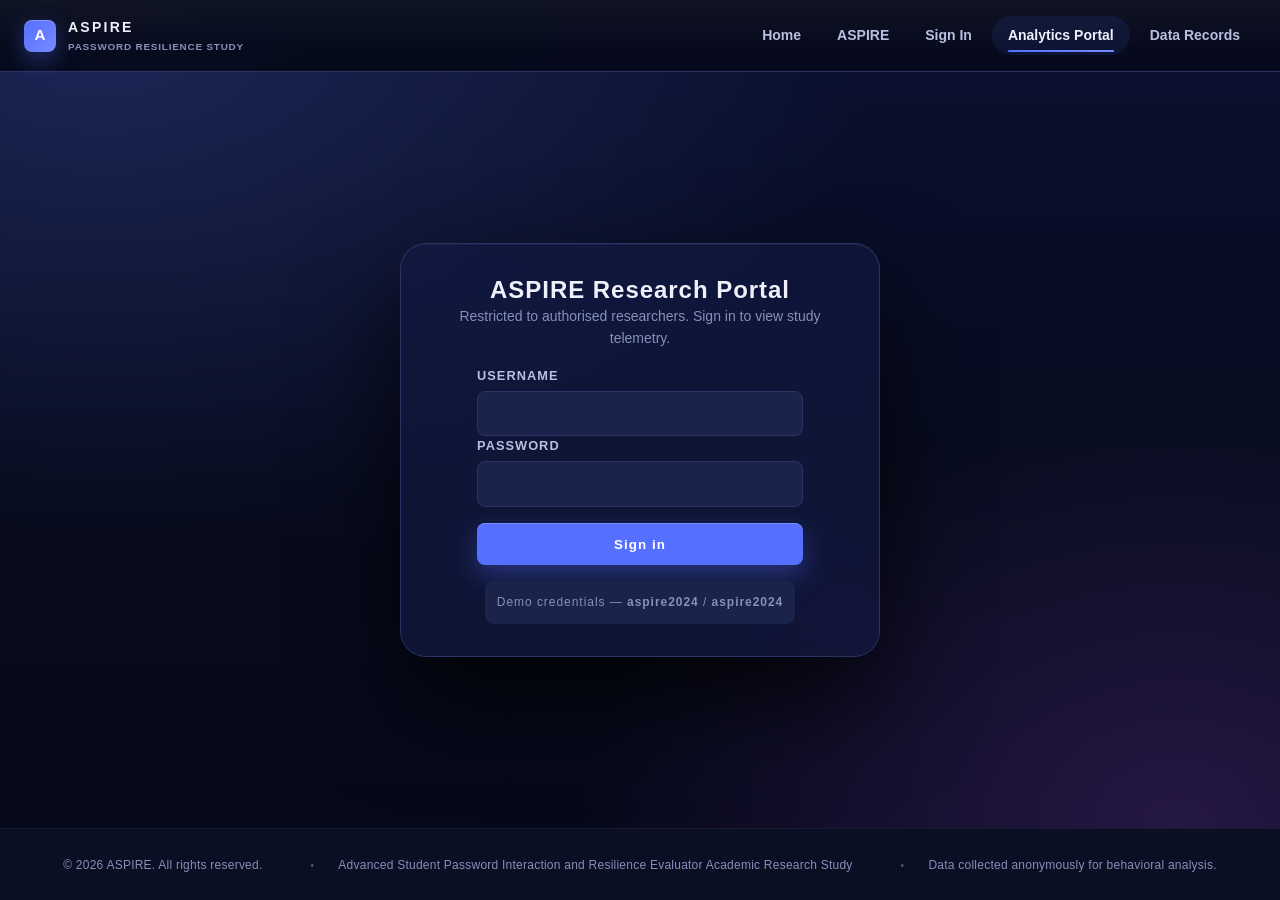
==== portal.html @ 90e2dbe2 "Add files via upload" ====
<!DOCTYPE html>
<html lang="en">

<head>
  <meta charset="UTF-8" />
  <meta name="viewport" content="width=device-width, initial-scale=1.0" />
  <title>ASPIRE Research Portal</title>
  <link rel="stylesheet" href="style.css" />
  <!-- ============================================================
       PRE-PAINT INITIAL STATE (Security by Default)
       Runs synchronously before <body> is parsed, so the very first
       frame of the page already reflects the correct display state.
         • If a valid session token exists in sessionStorage, the
           dashboard is shown and the gate is removed immediately.
         • Otherwise the gate is the only visible element and the
           dashboard is fully shielded (display: none + z-index: 0).
       This eliminates any flash of overlapping content.
       ============================================================ -->
  <script>
    (function () {
      try {
        var token = sessionStorage.getItem('aspire_session');
        var style = document.createElement('style');
        if (token === '1') {
          // Session still active — gate must not appear at all.
          style.textContent =
            '#loginGate{display:none !important;}' +
            '#dashboard{display:grid !important;}';
        } else {
          // No session — dashboard stays fully shielded.
          style.textContent =
            '#dashboard{display:none !important;}';
        }
        document.head.appendChild(style);
      } catch (_) {
        // sessionStorage unavailable (private mode, etc.) — fall back
        // to the safest state: dashboard hidden.
      }
    })();
  </script>
</head>

<body class="has-global-header has-global-footer">
  <header class="global-header" role="banner">
    <a class="gh-brand" href="index.html" aria-label="ASPIRE — back to hub">
      <span class="logo" aria-hidden="true">A</span>
      <span class="gh-brand-text">
        ASPIRE
        <small>Password Resilience Study</small>
      </span>
    </a>
    <nav aria-label="Primary">
      <a href="index.html">Home</a>
      <a href="registration.html">ASPIRE</a>
      <a href="sign.html">Sign In</a>
      <a href="portal.html" class="active" aria-current="page">Analytics Portal</a>
      <a href="records.html">Data Records</a>
    </nav>
  </header>

  <div class="page-shell">
    <!-- ============================================================
         LOGIN GATE (researcher-only)
         Demo credential: aspire2024 / aspire2024
         ============================================================ -->
    <div class="login-gate" id="loginGate">
      <h2>ASPIRE Research Portal</h2>
      <p>Restricted to authorised researchers. Sign in to view study telemetry.</p>
      <form id="loginForm">
        <label for="username" style="display:block; font-size:0.8rem; margin-bottom:0.3rem;">Username</label>
        <input type="text" id="username" name="username" autocomplete="username" />
        <label for="password" style="display:block; font-size:0.8rem; margin-bottom:0.3rem;">Password</label>
        <input type="password" id="password" name="password" autocomplete="current-password" />
        <button type="submit" id="loginSubmit">
          <span class="btn-label">Sign in</span>
          <span class="btn-spinner" aria-hidden="true"></span>
        </button>
      </form>
      <div class="hint">
        Demo credentials &mdash; <strong>aspire2024</strong> / <strong>aspire2024</strong>
      </div>
    </div>

    <!-- ============================================================
         DASHBOARD (hidden until authenticated)
         Vertical hierarchy:
           Zone 1  Global header      (full width, page-level)
           Zone 2  Application header (full width, app-level)
           Zone 3  Content wrapper    (sidebar + main canvas row)
         The sidebar and the canvas are siblings in Zone 3, so they
         scroll in unison with the rest of the page (Fluid canvas).
         ============================================================ -->
    <div id="dashboard" hidden>
    <header class="app-header">
      <button class="rail-toggle" id="railToggle" type="button" aria-label="Toggle navigation rail" aria-pressed="true">
        <span class="rail-toggle-bar"></span>
        <span class="rail-toggle-bar"></span>
        <span class="rail-toggle-bar"></span>
      </button>
      <div class="brand">
        <div class="logo" aria-hidden="true">A</div>
        <div>
          <h1>ASPIRE Research Portal</h1>
          <small>Password Resilience Study &mdash; Live Telemetry</small>
        </div>
      </div>
      <div class="header-actions">
        <span class="sr-only" id="srStatus">Signed in as researcher.</span>
        <button class="btn" id="refreshBtn" type="button">Refresh</button>
        <button class="btn" id="exportBtn" type="button">Export CSV</button>
        <button class="btn danger" id="clearBtn" type="button">Clear data</button>
        <button class="btn" id="logoutBtn" type="button">Sign out</button>
      </div>
      <!-- Anchored profile data — first/last name rigidly in the far corner -->
      <div class="app-subheader" id="subheader">
        <div class="header-profile" aria-label="Active researcher">
          <span class="profile-name">
            <span id="profileFirst">Researcher</span>
            <span id="profileLast">Admin</span>
          </span>
          <span class="profile-role" id="profileRole">Principal Investigator</span>
        </div>
      </div>
    </header>

    <!-- Zone 3 — shared row that holds the sidebar and the main canvas.
         Scrolling is handled at the page level (body), so both
         siblings move together as one unified Fluid canvas. -->
    <div class="app-shell">
      <aside class="nav-rail" aria-label="Primary navigation">
        <div class="rail-brand" aria-hidden="true">
          <div class="logo">A</div>
        </div>
        <nav class="rail-nav">
          <button class="rail-btn active" type="button" data-rail="overview" aria-label="Overview" title="Overview">
            <span class="rail-icon" aria-hidden="true">◐</span>
            <span class="rail-label">Overview</span>
          </button>
          <button class="rail-btn" type="button" data-rail="telemetry" aria-label="Telemetry" title="Telemetry">
            <span class="rail-icon" aria-hidden="true">◇</span>
            <span class="rail-label">Telemetry</span>
          </button>
          <button class="rail-btn" type="button" data-rail="behavior" aria-label="Behavior" title="Behavior">
            <span class="rail-icon" aria-hidden="true">↯</span>
            <span class="rail-label">Behavior</span>
          </button>
          <button class="rail-btn" type="button" data-rail="logs" aria-label="Logs" title="Logs">
            <span class="rail-icon" aria-hidden="true">≡</span>
            <span class="rail-label">Logs</span>
          </button>
        </nav>
        <div class="rail-foot" aria-hidden="true">
          <div class="rail-dot" title="Live data stream"></div>
        </div>
      </aside>

      <main class="app-canvas">
        <!-- Stat cards -->
        <section class="stats" aria-label="Summary statistics">
          <div class="stat" data-stat-height="92">
            <div class="label">Total submissions</div>
            <div class="value" id="statTotal">0</div>
            <div class="sub" id="statLatest">No data yet</div>
          </div>
          <div class="stat" data-stat-height="92">
            <div class="label">Avg. time on password</div>
            <div class="value" id="statAvgTime">—</div>
            <div class="sub">seconds</div>
          </div>
          <div class="stat" data-stat-height="92">
            <div class="label">Avg. backspaces</div>
            <div class="value" id="statAvgBack">—</div>
            <div class="sub">corrections per user</div>
          </div>
          <div class="stat" data-stat-height="92">
            <div class="label">Common-password hits</div>
            <div class="value" id="statCommon">0</div>
            <div class="sub">flagged as leaked</div>
          </div>
          <div class="stat highlight" data-stat-height="92">
            <div class="label">Intervention success rate</div>
            <div class="value" id="statIntervSuccess">—</div>
            <div class="sub">improved ÷ intervened</div>
          </div>
          <div class="stat highlight" data-stat-height="92">
            <div class="label">Median hesitation</div>
            <div class="value" id="statMedianHesitation">—</div>
            <div class="sub">seconds after warning</div>
          </div>
          <div class="stat highlight" data-stat-height="92">
            <div class="label">Resilience Delta</div>
            <div class="value" id="statDelta">—</div>
            <div class="sub">avg. tier jump per user</div>
          </div>
        </section>

        <!-- Charts -->
        <section class="charts" data-stagger-root>
          <div class="chart-card" data-aspect="ratio-2-1">
            <h3>Strength distribution <small>tier share across all submissions</small></h3>
            <div class="tier-bar" id="tierBar" aria-label="Strength distribution bar">
              <div class="slice weak" id="sliceWeak" style="flex:0">Weak</div>
              <div class="slice fair" id="sliceFair" style="flex:0">Fair</div>
              <div class="slice good" id="sliceGood" style="flex:0">Good</div>
              <div class="slice strong" id="sliceStrong" style="flex:0">Strong</div>
            </div>
            <div class="tier-legend">
              <div><span class="swatch weak"></span><span id="legendWeak">0 — Weak</span></div>
              <div><span class="swatch fair"></span><span id="legendFair">0 — Fair</span></div>
              <div><span class="swatch good"></span><span id="legendGood">0 — Good</span></div>
              <div><span class="swatch strong"></span><span id="legendStrong">0 — Strong</span></div>
            </div>
          </div>

          <div class="chart-card" data-aspect="ratio-2-1">
            <h3>Secure adoption rate <small>good + strong passwords</small></h3>
            <div class="adoption">
              <div class="donut-wrap">
                <svg width="160" height="160" viewBox="0 0 160 160" aria-hidden="true">
                  <circle cx="80" cy="80" r="64" fill="none" stroke="var(--card-2)" stroke-width="20" />
                  <circle id="donutFg" cx="80" cy="80" r="64" fill="none" stroke="var(--strong)" stroke-width="20"
                    stroke-dasharray="402" stroke-dashoffset="402" stroke-linecap="round" />
                </svg>
                <div class="donut-center">
                  <div class="pct" id="adoptionPct">0%</div>
                  <div class="lbl">adopted</div>
                </div>
              </div>
              <div class="adoption-detail" id="adoptionDetail">
                <strong>0</strong> of <strong>0</strong> participants chose a resilient password.
              </div>
            </div>
          </div>
        </section>

        <!-- Behavioral Flow -->
        <section class="resilience" aria-label="Resilience Delta — behavioral flow" data-stagger-root>
          <div class="resilience-header">
            <h3>Behavioral flow <small>resilience delta: vulnerable → intervened → adapted</small></h3>
            <div class="resilience-count">
              <strong id="resilienceCount">0</strong> intervention sessions
            </div>
          </div>
          <div class="resilience-empty" id="resilienceEmpty">
            <p>No intervention sessions captured yet. A baseline/adaptation pair is recorded every
              time the warning modal fires.</p>
          </div>
          <ul class="resilience-flow" id="resilienceFlow"></ul>
        </section>

        <!-- Interventions -->
        <section class="interventions" aria-label="Intervention outcomes">
          <h3>Intervention outcomes <small>weak/fair submissions</small></h3>
          <div class="intervention-grid">
            <div class="intervention-stat" data-stat-height="80">
              <div class="lbl">Proceeded despite risk</div>
              <div class="val proceed" id="intervProceed">0</div>
            </div>
            <div class="intervention-stat" data-stat-height="80">
              <div class="lbl">Chose to improve</div>
              <div class="val improve" id="intervImprove">0</div>
            </div>
          </div>
        </section>

        <!-- Logs table -->
        <section class="logs">
          <div class="logs-header">
            <h3>Submission log <small id="logsCount">0 entries</small></h3>
            <div class="filters" role="group" aria-label="Filter by tier">
              <button class="filter-btn active" data-filter="all">All</button>
              <button class="filter-btn" data-filter="weak">Weak</button>
              <button class="filter-btn" data-filter="fair">Fair</button>
              <button class="filter-btn" data-filter="good">Good</button>
              <button class="filter-btn" data-filter="strong">Strong</button>
            </div>
          </div>
          <!-- Scroll-trapped table container: max-height locks so the page
             never horizontal-scrolls even with hundreds of rows. -->
          <div class="logs-scroll">
            <table>
              <thead>
                <tr>
                  <th>Time</th>
                  <th>User</th>
                  <th>Password captured</th>
                  <th>Tier</th>
                  <th>Score</th>
                  <th>Length</th>
                  <th>Time</th>
                  <th>Backspaces</th>
                </tr>
              </thead>
              <tbody id="logsBody"></tbody>
            </table>
          </div>
          <div class="empty" id="emptyState">
            <h3>No data yet</h3>
            <p>Open <code>registration.html</code> in another tab to generate sample submissions.</p>
          </div>
        </section>
      </main>
      </div>
    </div>
  </div>

  <footer class="global-footer" role="contentinfo">
    <div class="gf-inner">
      <span class="gf-block gf-left">&copy; 2026 ASPIRE. All rights reserved.</span>
      <span class="gf-block gf-center">Advanced Student Password Interaction and Resilience Evaluator Academic Research Study</span>
      <span class="gf-block gf-right">Data collected anonymously for behavioral analysis.</span>
    </div>
  </footer>

  <script>
    (function () {
      'use strict';

      // ===========================================================
      // CONFIG
      // ===========================================================
      const STORAGE_KEY = 'aspire_submissions';
      const INTERV_KEY = 'aspire_interventions';
      const RESILIENCE_KEY = 'aspire_resilience';
      const SESSION_KEY = 'aspire_session';
      const VALID_CREDS = { username: 'aspire2024', password: 'aspire2024' };

      const TIERS = ['weak', 'fair', 'good', 'strong'];

      // ===========================================================
      // DOM
      // ===========================================================
      const loginGate = document.getElementById('loginGate');
      const loginForm = document.getElementById('loginForm');
      const dashboard = document.getElementById('dashboard');
      const refreshBtn = document.getElementById('refreshBtn');
      const exportBtn = document.getElementById('exportBtn');
      const clearBtn = document.getElementById('clearBtn');
      const logoutBtn = document.getElementById('logoutBtn');
      const logsBody = document.getElementById('logsBody');
      const emptyState = document.getElementById('emptyState');
      const logsCount = document.getElementById('logsCount');
      const filterBtns = document.querySelectorAll('.filter-btn');

      const statTotal = document.getElementById('statTotal');
      const statLatest = document.getElementById('statLatest');
      const statAvgTime = document.getElementById('statAvgTime');
      const statAvgBack = document.getElementById('statAvgBack');
      const statCommon = document.getElementById('statCommon');

      const sliceWeak = document.getElementById('sliceWeak');
      const sliceFair = document.getElementById('sliceFair');
      const sliceGood = document.getElementById('sliceGood');
      const sliceStrong = document.getElementById('sliceStrong');
      const legendWeak = document.getElementById('legendWeak');
      const legendFair = document.getElementById('legendFair');
      const legendGood = document.getElementById('legendGood');
      const legendStrong = document.getElementById('legendStrong');

      const donutFg = document.getElementById('donutFg');
      const adoptionPct = document.getElementById('adoptionPct');
      const adoptionDetail = document.getElementById('adoptionDetail');

      const intervProceed = document.getElementById('intervProceed');
      const intervImprove = document.getElementById('intervImprove');

      const statIntervSuccess = document.getElementById('statIntervSuccess');
      const statMedianHesitation = document.getElementById('statMedianHesitation');
      const statDelta = document.getElementById('statDelta');
      const resilienceFlow = document.getElementById('resilienceFlow');
      const resilienceEmpty = document.getElementById('resilienceEmpty');
      const resilienceCount = document.getElementById('resilienceCount');

      const profileFirst = document.getElementById('profileFirst');
      const profileLast = document.getElementById('profileLast');
      const profileRole = document.getElementById('profileRole');

      // ===========================================================
      // PROFILE — anchored in the header's far corner
      //   First / last name is split into two spans so it can flex
      //   independently and never reflow when the data changes.
      // ===========================================================
      const PROFILE = {
        first: 'Researcher',
        last: 'Admin',
        role: 'Principal Investigator'
      };

      // ===========================================================
      // SESSION
      // ===========================================================
      function isSignedIn() {
        return sessionStorage.getItem(SESSION_KEY) === '1';
      }
      // ===========================================================
      // LOGIN GATE — Security Transition Engine
      //
      // Phase 1 — Sentinel:   dashboard shielded (opacity 0,
      //                       pointer-events none, inert)
      // Phase 2 — Verify:     inputs disabled, button shows spinner
      // Phase 3 — Dissolve:   login card collapses backward (CSS)
      // Phase 4 — Reveal:     rail + header unfurl, data cascades
      //
      // The transition chain is driven entirely by CSS class flips
      // + a single verify delay to simulate credential checking.
      // ===========================================================

      // Auth delay (ms) — represents the credential check window. Kept
      // short so the spinner is visible but not annoying.
      const VERIFY_DELAY_MS = 650;

      let pendingTransition = false;       // re-entrancy guard

      function setGateState(state) {
        const submitBtn = document.getElementById('loginSubmit');
        const userInput = document.getElementById('username');
        const passInput = document.getElementById('password');

        // Add or remove the .verifying flag in one call
        if (state === 'verifying') {
          loginGate.classList.add('verifying');
          if (submitBtn) submitBtn.classList.add('is-verifying');
          if (userInput) { userInput.disabled = true; passInput.disabled = true; }
        } else {
          loginGate.classList.remove('verifying');
          if (submitBtn) submitBtn.classList.remove('is-verifying');
          if (userInput) { userInput.disabled = false; passInput.disabled = false; }
        }
      }

      // State-driven display helpers — see brief §1–§3
      function activateDashboard() {
        dashboard.hidden = false;
        dashboard.dataset.state = 'active';
      }
      function deactivateDashboard() {
        dashboard.classList.remove('phase2', 'phase3', 'preparing');
        dashboard.dataset.state = '';
        dashboard.hidden = true;
      }

      function signIn() {
        if (pendingTransition) return;          // ignore double-clicks
        pendingTransition = true;

        sessionStorage.setItem(SESSION_KEY, '1');

        // Anchored profile — populate the corner-bound name cluster
        if (profileFirst) profileFirst.textContent = PROFILE.first;
        if (profileLast) profileLast.textContent = PROFILE.last;
        if (profileRole) profileRole.textContent = PROFILE.role;

        // =========================================================
        // PHASE 1 (already in effect) + Phase 3 — Central collapse
        //   The login card fades + scales backward into the canvas
        //   while the dashboard is revealed with `preparing` flag
        //   so it can mount BEFORE its data populates.
        // =========================================================
        // Stop the verifying spinner — credentials were good
        setGateState('idle');

        loginGate.classList.add('exiting');
        activateDashboard();
        dashboard.classList.add('preparing');

        // Hand off to Phase 4 once the card finishes its collapse
        setTimeout(() => {
          // =======================================================
          // PHASE 3b — Interaction removal
          //   The card is now behind the dashboard and physically
          //   removed so it can never block pointer events again.
          // =======================================================
          loginGate.hidden = true;
          loginGate.classList.remove('exiting');

          // =======================================================
          // PHASE 4 — Perimeter unfurling + Data cascade
          //   The nav-rail slides in from the left, the header
          //   drops from the top. Spring-easing decelerates into
          //   place. The data cards then surface upward in a
          //   staggered cascade so the eye perceives a stream.
          // =======================================================
          dashboard.classList.remove('preparing');
          dashboard.classList.add('phase2');
          setTimeout(() => {
            dashboard.classList.add('phase3');
            render();
            pendingTransition = false;
          }, 380);
        }, 220);
      }

      function signOut() {
        sessionStorage.removeItem(SESSION_KEY);
        deactivateDashboard();
        loginGate.hidden = false;
        loginGate.classList.remove('exiting');
        setGateState('idle');                  // re-enable inputs
        pendingTransition = false;
      }

      loginForm.addEventListener('submit', (e) => {
        e.preventDefault();
        if (pendingTransition) return;

        const u = document.getElementById('username').value.trim();
        const p = document.getElementById('password').value;
        const credsValid = u === VALID_CREDS.username && p === VALID_CREDS.password;

        if (!credsValid) {
          // Cognitive error shake — instantly dismissible feedback
          loginGate.classList.remove('is-error');
          void loginGate.offsetWidth;             // reflow → animation restart
          loginGate.classList.add('is-error');
          setTimeout(() => loginGate.classList.remove('is-error'), 1200);
          const hint = loginGate.querySelector('.hint');
          if (hint && !hint.dataset.errorShown) {
            hint.dataset.errorShown = '1';
            hint.innerHTML += ' <span style="color:var(--weak);">Invalid credentials.</span>';
          }
          return;
        }

        // ===========================================================
        // PHASE 2 — Verification Pulse
        //   Lock the inputs, swap the button label for a spinner,
        //   and let the UI breathe for VERIFY_DELAY_MS before the
        //   actual dissolve + reveal kicks off.
        // ===========================================================
        setGateState('verifying');

        // Pre-warm the dashboard into its preparing state so the
        // mount happens in parallel with the verification delay —
        // there is zero idle time between "verified" and "revealed".
        activateDashboard();
        dashboard.classList.add('preparing');

        setTimeout(() => {
          signIn();                              // continues Phase 3 + 4
        }, VERIFY_DELAY_MS);
      });
      logoutBtn.addEventListener('click', signOut);

      // ===========================================================
      // RAIL TOGGLE — hamburger button
      //   Clicking flips the `#dashboard` between its default
      //   layout (rail visible) and `.rail-collapsed` (rail hidden).
      //   The state is persisted in sessionStorage so the user does
      //   not see the rail flicker on reload.
      // ===========================================================
      const railToggle = document.getElementById('railToggle');
      const RAIL_KEY = 'aspire_rail_collapsed';

      function applyRailState(collapsed) {
        dashboard.classList.toggle('rail-collapsed', collapsed);
        if (railToggle) {
          railToggle.setAttribute('aria-pressed', String(!collapsed));
          railToggle.setAttribute(
            'aria-label',
            collapsed ? 'Show navigation rail' : 'Hide navigation rail'
          );
        }
      }
      try {
        applyRailState(sessionStorage.getItem(RAIL_KEY) === '1');
      } catch (_) {
        applyRailState(false);
      }
      if (railToggle) {
        railToggle.addEventListener('click', () => {
          const next = !dashboard.classList.contains('rail-collapsed');
          applyRailState(next);
          try { sessionStorage.setItem(RAIL_KEY, next ? '1' : '0'); } catch (_) { }
        });
      }

      // Auto-resume on page reload (no Phase 2 needed — credentials were
      // already accepted in a prior session, kept in sessionStorage).
      if (isSignedIn()) {
        // Populate profile cluster (signIn normally does this)
        if (profileFirst) profileFirst.textContent = PROFILE.first;
        if (profileLast) profileLast.textContent = PROFILE.last;
        if (profileRole) profileRole.textContent = PROFILE.role;
        activateDashboard();
        dashboard.classList.add('phase2', 'phase3');
      }

      // ===========================================================
      // DATA
      // ===========================================================
      function loadSubmissions() {
        try { return JSON.parse(localStorage.getItem(STORAGE_KEY) || '[]'); }
        catch (_) { return []; }
      }
      function loadInterventions() {
        try { return JSON.parse(localStorage.getItem(INTERV_KEY) || '[]'); }
        catch (_) { return []; }
      }
      function loadResilience() {
        try { return JSON.parse(localStorage.getItem(RESILIENCE_KEY) || '[]'); }
        catch (_) { return []; }
      }

      let activeFilter = 'all';

      filterBtns.forEach(btn => {
        btn.addEventListener('click', () => {
          filterBtns.forEach(b => b.classList.remove('active'));
          btn.classList.add('active');
          activeFilter = btn.dataset.filter;
          renderTable();
        });
      });

      refreshBtn.addEventListener('click', render);
      clearBtn.addEventListener('click', () => {
        if (!confirm('Erase ALL captured study data? This cannot be undone.')) return;

        // ---- 1. Purge all three storage keys --------------------
        // The dashboard reads from three independent localStorage
        // buckets: submissions, interventions, and resilience.
        // Clearing only two of them leaves the resilience flow
        // populated even when the KPI counters above show 0.
        localStorage.removeItem(STORAGE_KEY);
        localStorage.removeItem(INTERV_KEY);
        localStorage.removeItem(RESILIENCE_KEY);

        // ---- 2. Force-reset the in-memory filter state ---------
        // If the user had a tier filter active (weak / fair / good
        // / strong) the next render must show the cleared view
        // regardless of that filter selection.
        activeFilter = 'all';
        filterBtns.forEach(b => {
          if (b.dataset.filter === 'all') b.classList.add('active');
          else b.classList.remove('active');
        });

        // ---- 3. Purge the Behavioral Flow DOM tree -------------
        // Unmount every session row from the flow list so the
        // dashboard does not ghost the previous dataset's tracks.
        // The wrapper is bound to an EMPTY array state — the
        // next renderResilience() call below iterates over
        // loadResilience() which now returns [].  No cached
        // session logs can re-render until a brand-new
        // registration event captures a fresh baseline/adaptation
        // pair and appends it to the storage bucket.
        if (resilienceFlow) resilienceFlow.innerHTML = '';

        // ---- 4. Inject the empty-state placeholder --------------
        // Re-show the `.resilience-empty` block with the
        // EXACT literal copy mandated by the v2.1 reset spec.
        // The block is hidden by renderResilience() whenever the
        // list is non-empty; re-showing it here gives the
        // researcher a clean slate the moment the data is wiped.
        if (resilienceEmpty) {
          resilienceEmpty.hidden = false;
          // Literal copy from the Dashboard Logic & State spec,
          // §3 "Behavioural Flow Reset State".  The structural
          // muted, dashed-border styling is already attached to
          // `.resilience-empty` via the existing CSS rule, so no
          // new style work is required here.
          resilienceEmpty.innerHTML =
            '<p>No intervention sessions captured yet. ' +
            'A baseline/adaptation pair is recorded every ' +
            'time the warning modal fires.</p>';
        }

        // ---- 5. Reset the counter node so the header pill
        //         also drops back to 0 immediately, before the
        //         render() call below re-asserts it. -----------
        if (resilienceCount) resilienceCount.textContent = '0';

        // ---- 6. Flush the Intervention Outcomes counters -------
        // The macro aggregator (Proceeded Despite Risk /
        // Chose to Improve) must immediately display the zeroed
        // state, BEFORE the cascading render pass.  Setting
        // both text nodes to the literal "0" guarantees the
        // researcher sees a neutral dashboard the moment the
        // data is wiped, even if render() is delayed by a tick.
        if (intervProceed) intervProceed.textContent = '0';
        if (intervImprove) intervImprove.textContent = '0';

        // ---- 7. Reset the executive summary KPI cards ----------
        // Intervention success rate, median hesitation, and the
        // resilience delta all derive from the now-empty
        // resilience + intervention buckets.  Force the
        // text nodes to their neutral "—" placeholders so the
        // top KPI strip does not ghost the previous dataset's
        // percentages for a single frame after the wipe.
        if (statIntervSuccess)    statIntervSuccess.textContent    = '—';
        if (statMedianHesitation) statMedianHesitation.textContent = '—';
        if (statDelta)            statDelta.textContent            = '—';

        // ---- 8. Re-run the standard render so every KPI card,
        //         chart, intervention counter, and the logs table
        //         all collapse back to their empty state. -------
        render();
      });
      exportBtn.addEventListener('click', exportCSV);

      function exportCSV() {
        const subs = loadSubmissions();
        if (!subs.length) { alert('Nothing to export.'); return; }
        const cols = [
          'id', 'timestamp', 'firstName', 'lastName', 'email', 'username',
          'password', 'passwordLength', 'tier', 'score', 'elapsedMs',
          'keypressCount', 'backspaceCount', 'isCommon'
        ];
        const esc = v => `"${String(v ?? '').replace(/"/g, '""')}"`;
        const csv = [cols.join(',')]
          .concat(subs.map(r => cols.map(c => esc(r[c])).join(',')))
          .join('\n');
        const blob = new Blob([csv], { type: 'text/csv;charset=utf-8;' });
        const url = URL.createObjectURL(blob);
        const a = document.createElement('a');
        a.href = url;
        a.download = `aspire-export-${Date.now()}.csv`;
        a.click();
        URL.revokeObjectURL(url);
      }

      // ===========================================================
      // RENDER
      // ===========================================================
      function render() {
        const subs = loadSubmissions();
        renderStats(subs);
        renderCharts(subs);
        renderInterventions();
        renderResilience();
        renderTable();
      }

      function renderStats(subs) {
        statTotal.textContent = subs.length;
        statLatest.textContent = subs.length
          ? 'Last entry ' + relativeTime(subs[subs.length - 1].timestamp)
          : 'No data yet';

        if (subs.length) {
          const avgMs = subs.reduce((a, s) => a + (s.elapsedMs || 0), 0) / subs.length;
          const avgBs = subs.reduce((a, s) => a + (s.backspaceCount || 0), 0) / subs.length;
          statAvgTime.textContent = (avgMs / 1000).toFixed(1);
          statAvgBack.textContent = avgBs.toFixed(1);
        } else {
          statAvgTime.textContent = '—';
          statAvgBack.textContent = '—';
        }

        statCommon.textContent = subs.filter(s => s.isCommon).length;
      }

      function renderCharts(subs) {
        const counts = { weak: 0, fair: 0, good: 0, strong: 0 };
        subs.forEach(s => { if (counts[s.tier] != null) counts[s.tier]++; });

        const total = subs.length || 1;

        // Tier bar
        TIERS.forEach(t => {
          const slice = document.getElementById('slice' + cap(t));
          const legend = document.getElementById('legend' + cap(t));
          const pct = (counts[t] / total) * 100;
          slice.style.flex = String(counts[t]);
          slice.textContent = counts[t] ? `${Math.round(pct)}%` : '';
          legend.textContent = `${counts[t]} — ${cap(t)}`;
        });

        // Adoption donut
        const secure = counts.good + counts.strong;
        const pct = subs.length ? (secure / subs.length) : 0;
        const circumference = 2 * Math.PI * 64; // 402.12
        donutFg.setAttribute('stroke-dasharray', String(circumference));
        donutFg.setAttribute('stroke-dashoffset', String(circumference * (1 - pct)));
        adoptionPct.textContent = Math.round(pct * 100) + '%';
        adoptionDetail.innerHTML =
          `<strong>${secure}</strong> of <strong>${subs.length}</strong> ` +
          `participants chose a resilient password.`;
      }

      function renderInterventions() {
        const list = loadInterventions();
        intervProceed.textContent = list.filter(i => i.outcome === 'proceeded').length;
        intervImprove.textContent = list.filter(i => i.outcome === 'improved').length;

        // ----- Executive Summary: Resilience Delta KPIs -----
        const resilience = loadResilience();
        const improved = list.filter(i => i.outcome === 'improved').length;
        const total = list.length;

        if (total > 0) {
          const pct = (improved / total) * 100;
          statIntervSuccess.textContent = pct.toFixed(0) + '%';
        } else {
          statIntervSuccess.textContent = '—';
        }

        if (resilience.length) {
          // Median hesitation (seconds)
          const sortedMs = resilience
            .map(r => r.hesitation && r.hesitation.ms || 0)
            .sort((a, b) => a - b);
          const mid = Math.floor(sortedMs.length / 2);
          const medianMs = sortedMs.length % 2 === 0
            ? (sortedMs[mid - 1] + sortedMs[mid]) / 2
            : sortedMs[mid];
          statMedianHesitation.textContent = (medianMs / 1000).toFixed(1);

          // Resilience Delta — average tier-jump across improved sessions
          const deltas = resilience
            .filter(r => r.outcome === 'improved')
            .map(r => (r.adaptation && r.adaptation.tierDelta) || 0);
          if (deltas.length) {
            const avg = deltas.reduce((a, b) => a + b, 0) / deltas.length;
            statDelta.textContent = (avg >= 0 ? '+' : '') + avg.toFixed(2);
          } else {
            statDelta.textContent = '0.00';
          }
        } else {
          statMedianHesitation.textContent = '—';
          statDelta.textContent = '—';
        }
      }

      // ===========================================================
      // RESILIENCE DELTA — Behavioral Flow Renderer
      //   Each entry shows the participant's full arc:
      //     Attempt 1 (vulnerable)  ➔  Intervention
      //                              ➔  Hesitation + corrections
      //                              ➔  Attempt 2 (adapted)
      // ===========================================================
      function renderResilience() {
        const list = loadResilience()
          .slice()
          .reverse();           // newest first

        resilienceCount.textContent = String(list.length);

        if (!list.length) {
          resilienceFlow.innerHTML = '';
          resilienceEmpty.hidden = false;
          return;
        }
        resilienceEmpty.hidden = true;

        resilienceFlow.innerHTML = list.map((r, i) => {
          const adapted = r.outcome === 'improved';
          const hesSec = ((r.hesitation && r.hesitation.ms || 0) / 1000).toFixed(1);
          const hesKeys = (r.hesitation && r.hesitation.keypresses) || 0;
          const hesBacks = (r.hesitation && r.hesitation.backspaces) || 0;
          const tier = (t) => `<span class="tier-pill ${t}">${t}</span>`;
          const deltaCls = (r.adaptation.tierDelta || 0) > 0 ? 'positive'
            : (r.adaptation.tierDelta || 0) < 0 ? 'negative' : 'neutral';
          const deltaTxt = ((r.adaptation.tierDelta || 0) >= 0 ? '+' : '')
            + (r.adaptation.tierDelta || 0);
          const delay = i < 10 ? (i * 70) : 0;          // softer cascade for the heavier rows
          return `
          <li class="flow-row ${adapted ? 'adapted' : 'declined'}" ${delay ? `style="animation-delay:${delay}ms"` : ''}>
            <div class="flow-meta">
              <span class="flow-time">${formatDate(r.timestamp)}</span>
              <span class="flow-outcome ${r.outcome}">
                ${adapted ? '✓ Adapted' : '⚠ Accepted risk'}
              </span>
            </div>

            <div class="flow-arc">
              <div class="flow-stage baseline">
                <div class="stage-label">Attempt 1 · Baseline</div>
                <div class="stage-tier">${tier(r.baseline.tier)}</div>
                <div class="stage-pw pw-mono">${escapeHtml(r.baseline.password || '')}</div>
                <div class="stage-meta">${r.baseline.passwordLength} chars</div>
              </div>

              <div class="flow-arrow">
                <div class="arrow-line"></div>
                <div class="arrow-icon">⚡</div>
              </div>

              <div class="flow-stage catalyst">
                <div class="stage-label">Intervention triggered</div>
                <div class="stage-meta catalyst-summary">${escapeHtml(r.catalyst.summary)}</div>
                <div class="stage-meta">
                  <span class="hesitation-pill">⏱ ${hesSec}s</span>
                  <span class="hesitation-pill">⌨ ${hesKeys} keys</span>
                  <span class="hesitation-pill">⌫ ${hesBacks} corrections</span>
                </div>
              </div>

              <div class="flow-arrow">
                <div class="arrow-line"></div>
                <div class="arrow-icon">→</div>
              </div>

              <div class="flow-stage adapted">
                <div class="stage-label">Attempt 2 · Adaptation</div>
                <div class="stage-tier">${tier(r.adaptation.tier)}</div>
                <div class="stage-pw pw-mono">${escapeHtml(r.adaptation.password || '')}</div>
                <div class="stage-meta">
                  ${r.adaptation.passwordLength} chars
                  <span class="delta-tag ${deltaCls}">Δ ${deltaTxt}</span>
                </div>
              </div>
            </div>
          </li>
        `;
        }).join('');
      }

      function renderTable() {
        const subs = loadSubmissions()
          .filter(s => activeFilter === 'all' || s.tier === activeFilter)
          .slice()
          .reverse();

        logsCount.textContent = `${subs.length} ${subs.length === 1 ? 'entry' : 'entries'}`;

        if (!subs.length) {
          logsBody.innerHTML = '';
          emptyState.hidden = false;
          return;
        }
        emptyState.hidden = true;

        // Hard cap on the staggered cascade so very large log sets never
        // produce a perceptible delay.  Beyond this, rows render as a
        // single block instead of one-by-one.
        const STAGGER_LIMIT = 30;

        logsBody.innerHTML = subs.map((s, i) => {
          const delay = i < STAGGER_LIMIT ? (i * 50) : 0;
          return `
        <tr ${delay ? `style="animation-delay:${delay}ms"` : ''}>
          <td>${formatDate(s.timestamp)}</td>
          <td>${escapeHtml(s.username || '(anon)')}<br>
              <small style="color:var(--muted)">${escapeHtml(s.email || '')}</small></td>
          <td><span class="pw-mono pw-cell">${escapeHtml(s.password || '')}</span></td>
          <td><span class="tier-pill ${s.tier}">${s.tier}</span></td>
          <td>${s.score != null ? (s.score + 1) + '/99' : '—'}</td>
          <td>${s.passwordLength}</td>
          <td>${((s.elapsedMs || 0) / 1000).toFixed(1)}s</td>
          <td>${s.backspaceCount || 0}</td>
        </tr>
      `;
        }).join('');
      }

      // ===========================================================
      // HELPERS
      // ===========================================================
      function cap(s) { return s.charAt(0).toUpperCase() + s.slice(1); }

      function escapeHtml(str) {
        return String(str ?? '')
          .replace(/&/g, '&amp;').replace(/</g, '&lt;').replace(/>/g, '&gt;')
          .replace(/"/g, '&quot;').replace(/'/g, '&#39;');
      }

      function formatDate(iso) {
        try {
          const d = new Date(iso);
          return d.toLocaleString(undefined, {
            month: 'short', day: '2-digit',
            hour: '2-digit', minute: '2-digit', second: '2-digit'
          });
        } catch (_) { return iso; }
      }

      function relativeTime(iso) {
        const diff = (Date.now() - new Date(iso).getTime()) / 1000;
        if (diff < 60) return `${Math.round(diff)}s ago`;
        if (diff < 3600) return `${Math.round(diff / 60)}m ago`;
        if (diff < 86400) return `${Math.round(diff / 3600)}h ago`;
        return `${Math.round(diff / 86400)}d ago`;
      }

      // ===========================================================
      // LIVE UPDATES — refresh when data changes in another tab
      // ===========================================================
      window.addEventListener('storage', (e) => {
        if (e.key === STORAGE_KEY || e.key === INTERV_KEY || e.key === RESILIENCE_KEY) render();
      });

      // Initial render if already signed in
      if (isSignedIn()) render();
    })();
  </script>
</body>

</html>
---- style.css ----
/* =============================================================
   ASPIRE  --  Aesthetic Engine v2
   Shared stylesheet for registration.html and portal.html.

   Structural pillars (per Visual Framework brief):
     §1  Global Design Identity
          - Slate / midnight-blue foundation with saturated
            status colors (emerald, amber, crimson)
          - Typographic split: sans-serif for instructional /
            analytical copy, geometric monospace for credentials,
            entropy figures and crack-time metrics
     §2  User Registration & Real-Time Telemetry
          - Immersive dark canvas with violet radial accent
          - Dual-axis centered card with translucent charcoal
            surface and side-by-side identity inputs
          - Integrated Analysis Suite (Basic properties /
            Conditional alerts / Cyber attack simulation)
     §3  Administrative Analytics Dashboard
          - Multi-column grid that scales with the viewport
          - High-impact telemetry cards, tier distribution,
            secure-adoption donut, intervention outcomes
          - Edge-to-edge Submission Log with solid header,
            hover row tracking, and tier pills
     §4  Motion Physics & State Transitions
          - Spring-curve structural entry, fluid spatial
            centering, gentle vulnerability pulse

   File architecture (top-down):
     1. Global Design Tokens       (palette, spacing, motion, depth)
     2. Reset & Base               (typography split, canvas)
     3. Utility / Interaction      (shake, pulse, spring-in, fade)
     4. Registration Page          (card, fields, checklist, helper,
                                    submit, modal)
     5. Telemetry Suite            (basic properties, alerts, threats)
     6. Portal / Dashboard         (header, stats, charts, logs)
     7. Accessibility helpers      (.sr-only, focus-visible)
   ============================================================= */


/* =============================================================
   0. ZOOM-RESILIENCE MANIFEST
   -------------------------------------------------------------
   The system supports browser zoom from 25% to 500% (WCAG 1.4.4
   Resize Text + 1.4.10 Reflow).  At 500% the viewport behaves
   as a ~256px-wide mobile screen; at 25% the viewport behaves
   as a ~5120px-wide ultrawide display.  Every rule below
   honors four non-negotiable constraints:

     R1  RELATIVE UNITS  --  All consumer-facing sizes use rem
         (or em/%/vw/vh/clamp).  The root font-size scales with
         the browser's text-size adjustment, so 1.25rem grows
         proportionally at 200% zoom and shrinks at 25%.

     R2  FLUID WRAP     --  Every multi-column flex/grid row
         uses `flex-wrap: wrap` (or `auto-fit`/`auto-fill`
         grid tracks) so that side-by-side elements stack
         vertically when the available width collapses.  No
         column is locked to a hard pixel width.

     R3  NO HORIZONTAL  --  No element ever overflows the
         viewport.  Long strings wrap (`overflow-wrap: anywhere`
         or `word-break: break-all`), fixed-width shells use
         `min-width: 0`, and tables switch to block layout
         under narrow containers.  Body and html keep
         `overflow-x: hidden` as a final safety net.

     R4  ZOOM = WIDTH   --  Media queries treat zoom exactly
         like a viewport change.  500% zoom on a 1280px monitor
         is indistinguishable from a 256px phone, so the same
         breakpoints (480 / 640 / 760 / 900 / 980) trigger the
         mobile fallback paths.

   The design tokens in §1 (spacing, radii, type scale) are all
   rem-based, so a single root font-size change cascades to
   hundreds of rules without per-component edits.
   ============================================================= */


/* =============================================================
   1. GLOBAL DESIGN TOKENS
   ============================================================= */
:root {
  /* --- Palette: deep navy foundation + functional status colors --- */
  --bg:            #070b1c;
  --bg-2:          #0d1230;
  --surface:       #131a3d;
  --surface-2:     #1a2349;
  --surface-3:     #232e57;
  --border:        #2a3464;
  --border-soft:   rgba(255, 255, 255, 0.06);
  --hairline:      rgba(255, 255, 255, 0.08);

  --text:          #eef0fa;
  --text-dim:      #b8c0e0;
  --muted:         #8690b8;

  --accent:        #5570ff;
  --accent-2:      #7689ff;
  --accent-deep:   #4051d6;
  --accent-glow:   rgba(85, 112, 255, 0.35);

  --strong:        #2fd49b;
  --strong-soft:   rgba(47, 212, 155, 0.18);
  --good:          #f5c542;
  --fair:          #f5b342;
  --fair-soft:     rgba(245, 179, 66, 0.18);
  --weak:          #ff5d5d;
  --weak-soft:     rgba(255, 93, 93, 0.18);

  /* --- Telemetry-only palette ----------------------------------
     The inline entropy suite uses its own four-tier scale so it
     does not collide semantically with the registration tier
     labels (which are also called weak/fair/good/strong but
     derive from a different scoring rule).  This keeps both
     systems readable in the same viewport. */
  --tlm-weak:        #ff5d5d;          /* 0–49   Weak        */
  --tlm-weak-soft:   rgba(255, 93, 93, 0.18);
  --tlm-fair:        #f5b342;          /* 36–65  Fair        */
  --tlm-fair-soft:   rgba(245, 179, 66, 0.18);
  --tlm-good:        #7ae3b2;          /* 66–85  Good        */
  --tlm-good-soft:   rgba(122, 227, 178, 0.18);
  --tlm-strong:      #2fd49b;          /* 80–99  Strong      */
  --tlm-strong-soft: rgba(47, 212, 155, 0.18);
  --tlm-ultra:       #22d3ee;          /* 100+   Very Strong (cyan) */
  --tlm-ultra-soft:  rgba(34, 211, 238, 0.22);
  --tlm-ultra-glow:  rgba(34, 211, 238, 0.55);

  --focus:         #8aa0ff;
  --focus-ring:    0 0 0 3px rgba(138, 160, 255, 0.32);

  /* --- Spatial system (4-pt scale) --- */
  --space-1:  4px;
  --space-2:  8px;
  --space-3:  12px;
  --space-4:  16px;
  --space-5:  20px;
  --space-6:  24px;
  --space-8:  32px;
  --space-10: 40px;

  /* --- Radii --- */
  --radius-xs: 4px;
  --radius-sm: 8px;
  --radius:    12px;
  --radius-lg: 18px;
  --radius-xl: 26px;

  /* --- Root + type scale --- */
  --type-root: 16px;
  --type-macro: 2.5rem;
  --type-section: 1.5rem;
  --type-body: 1rem;
  --type-label: 0.875rem;
  --type-micro: 0.85rem;
  --type-caption: 0.75rem;
  --type-mono-data: var(--type-micro);

  --line-body: 1.6;
  --line-heading: 1.2;
  --line-tight: 1.1;

  --fs-xs:  var(--type-caption);
  --fs-sm:  var(--type-label);
  --fs-md:  var(--type-body);
  --fs-lg:  1.125rem;
  --fs-xl:  1.375rem;
  --fs-2xl: 1.75rem;
  --fs-3xl: var(--type-macro);

  --tracking-tight:  -0.015em;
  --tracking:         0;
  --tracking-wide:    0.08em;
  --tracking-wider:   0.16em;

  /* --- Shadows & depth --- */
  --shadow-sm:   0 1px 3px rgba(0, 0, 0, 0.30);
  --shadow:      0 12px 30px rgba(0, 0, 0, 0.40);
  --shadow-lg:   0 30px 70px rgba(0, 0, 0, 0.55);
  --shadow-xl:   0 45px 100px rgba(0, 0, 0, 0.70);
  --inner-line:  inset 0 1px 0 rgba(255, 255, 255, 0.05);

  /* --- Motion --- */
  --ease-out:    cubic-bezier(0.16, 1, 0.3, 1);
  --ease-spring: cubic-bezier(0.34, 1.56, 0.64, 1);
  --ease-in:     cubic-bezier(0.7, 0, 0.84, 0);

  --dur-fast:   140ms;
  --dur:        220ms;
  --dur-slow:   420ms;
  --dur-spring: 380ms;

  /* --- Glass tokens --- */
  --glass-blur:    blur(18px) saturate(150%);
  --glass-tint:    rgba(19, 26, 61, 0.72);
  --glass-tint-2:  rgba(13, 18, 48, 0.82);
}


/* =============================================================
   2. RESET & BASE
   ============================================================= */
*, *::before, *::after { box-sizing: border-box; margin: 0; padding: 0; }

html {
  color-scheme: dark;
  font-size: var(--type-root);
  /* Edge cleanup: html and body are stripped of default
     margins so the page never picks up unwanted scrollbars
     on the bottom edge.  `height: 100%` lets the body's
     100vh / 100% min-height inherit cleanly. */
  height: 100%;
  margin: 0;
  overflow-x: hidden;
  -webkit-text-size-adjust: 100%;
  text-size-adjust: 100%;
}

body {
  /* ROOT VIEWPORT RULE — Sticky Flexbox Footer anchor.
     The body is the master container that wraps the entire
     page.  It is converted into a vertical flex column with
     a strict `min-height: 100vh` so the layout always fills
     the user's screen.  Default browser margins and padding
     are stripped so the `100vh` calculation stays exact. */
  margin: 0;
  padding: 0;
  min-height: 100vh;
  box-sizing: border-box;
  display: flex;
  flex-direction: column;
  font-family: -apple-system, BlinkMacSystemFont, "Segoe UI", Roboto, Inter, "Helvetica Neue", sans-serif;
  font-size: var(--type-body);
  background:
    /* §2 -- Soft violet radial accent in the lower-right corner:
       a controlled glow that establishes atmosphere without
       competing with the foreground telemetry. */
    radial-gradient(1000px 700px at 92% 92%, rgba(120, 60, 180, 0.28) 0%, transparent 60%),
    /* §2 -- Deep navy wash anchored to the upper-left, providing
       tonal balance against the violet accent. */
    radial-gradient(1400px 900px at 8% 4%, rgba(60, 80, 160, 0.35) 0%, transparent 55%),
    /* §1 -- Slate / midnight-blue vertical base spanning the
       full viewport height. */
    linear-gradient(180deg, #0a1030 0%, #070b1c 60%, #050818 100%);
  background-attachment: fixed;
  color: var(--text);
  line-height: var(--line-body);
  letter-spacing: var(--tracking);
  -webkit-font-smoothing: antialiased;
  text-rendering: optimizeLegibility;
  overflow-x: hidden;
  overflow-y: auto;
}

h1, h2, h3 {
  letter-spacing: var(--tracking-tight);
  color: var(--text);
  font-weight: 700;
}

h1 {
  font-size: var(--type-macro);
  line-height: var(--line-tight);
}

h2 {
  font-size: var(--type-section);
  line-height: var(--line-heading);
  letter-spacing: 0.04em;
}

h3 {
  font-size: calc(var(--type-section) - 0.125rem);
  line-height: 1.25;
  letter-spacing: 0.02em;
}

a { color: var(--accent-2); text-decoration: none; transition: color var(--dur) var(--ease-out); }
a:hover { color: var(--accent); }

button { font-family: inherit; }

::selection {
  background: var(--accent-glow);
  color: var(--text);
}

/* §1 -- Typographic split (per brief) -----------------------------
   Sans-serif stack: instructional headers, labels, analytical
   copy, and prose.  Used by default on the body element.

   Monospace stack:  reserved exclusively for credential-shaped
   content — password inputs, generated suggestions, captured
   logs, filter chips, tier pills, entropy readings, and
   crack-time durations.  Tabular numerals keep digits
   perfectly aligned inside the telemetry and threat tracks. */
code, .pw-mono, input[type="password"], input[type="email"],
.telemetry-metric .v, .threat-row .time,
.suggestion-list li, .filter-btn, .tier-pill,
.records-table th, .records-table td,
.logs thead th, .logs tbody td {
  font-family: ui-monospace, "SF Mono", "JetBrains Mono", "Cascadia Mono", SFMono-Regular, Menlo, monospace;
  font-variant-numeric: tabular-nums;
  letter-spacing: 0.01em;
  font-size: var(--type-mono-data);
}


/* =============================================================
   3. UTILITY / INTERACTION PRIMITIVES
   ============================================================= */

button, input, .btn, .filter-btn, .card, .stat, .chart-card,
.logs, .tier-bar .slice, .tier-pill, .checklist li,
.checklist li .icon, .strength-bar, .strength-bar .seg,
.donut-wrap svg, .suggestion-list li, .submit-btn,
.modal-backdrop, .modal, .toast, .helper, .intervention-stat {
  transition:
    background-color var(--dur) var(--ease-out),
    border-color     var(--dur) var(--ease-out),
    color            var(--dur) var(--ease-out),
    box-shadow       var(--dur) var(--ease-out),
    transform        var(--dur-spring) var(--ease-spring),
    opacity          var(--dur) var(--ease-out);
}

:where(button, input, .btn, .filter-btn, a):focus-visible {
  outline: 2px solid var(--focus);
  outline-offset: 2px;
  border-radius: var(--radius-xs);
}

/* ---- §3 -- Cognitive error shake ----
   High-frequency horizontal translation; evokes a physical
   "head shake" of disapproval on failed auth. */
@keyframes shake {
  0%, 100% { transform: translateX(0); }
  10%      { transform: translateX(-9px); }
  20%      { transform: translateX( 8px); }
  30%      { transform: translateX(-7px); }
  40%      { transform: translateX( 5px); }
  50%      { transform: translateX(-4px); }
  60%      { transform: translateX( 3px); }
  70%      { transform: translateX(-2px); }
  80%      { transform: translateX( 1px); }
  90%      { transform: translateX( 0); }
}
.shake    { animation: shake 540ms var(--ease-out); }
.is-error { animation: shake 540ms var(--ease-out); }

/* ---- §5 -- Vulnerability pulse (Tier 1/2 nudge) ----
   Gentle continuous opacity + scale transition; non-intrusive
   sense of urgency. */
@keyframes warningPulse {
  0%, 100% {
    opacity: 1;
    transform: scale(1);
    box-shadow: 0 0 0 0 var(--weak-soft);
  }
  50% {
    opacity: 0.7;
    transform: scale(1.05);
    box-shadow: 0 0 0 8px transparent;
  }
}
.warning-pulse { animation: warningPulse 1.6s ease-in-out infinite; }

/* ---- §2 -- Spring scale-in ----
   Modal entrance uses cubic-bezier(0.34, 1.56, 0.64, 1) for the
   physical overshoot effect. */
@keyframes springIn {
  0%   { transform: scale(0.92); opacity: 0; }
  60%  { transform: scale(1.02); opacity: 1; }
  100% { transform: scale(1);    opacity: 1; }
}
.spring-in { animation: springIn var(--dur-spring) var(--ease-spring) both; }

/* ---- Soft fade ---- */
@keyframes fadeIn {
  from { opacity: 0; }
  to   { opacity: 1; }
}
.fade-in { animation: fadeIn var(--dur) var(--ease-out) both; }

/* ---- Hardware-accelerated hidden state ---- */
.hidden-content {
  opacity: 0;
  visibility: hidden;
  pointer-events: none;
  transform: translateY(4px);
}
.hidden-content.is-visible {
  opacity: 1;
  visibility: visible;
  pointer-events: auto;
  transform: translateY(0);
}


/* =============================================================
   4. REGISTRATION PAGE
   ============================================================= */

/* §2 -- Dual-Axis Magnetic Distribution:
   The card is anchored to the geometric dead-center of the
   viewport on BOTH axes, regardless of viewport size or content
   length.  Achieved with:

     - display: flex              -- flexible layout engine
     - place-items: safe center   -- dual-axis centering (shorthand
                                      for align-items + justify-content)
     - margin: auto               -- mathematical equalization: any
                                      remaining space is split 50/50
                                      on all four sides
     - min-height: 100dvh         -- dynamic viewport height that
                                      updates when mobile URL bars
                                      appear/disappear
     - safe-area-inset padding    -- iPhone notch / Android edge-
                                      to-edge cutouts honored   */
main {
  min-height: 100vh;
  min-height: 100dvh;
  display: flex;
  place-items: safe center;
  justify-content: safe center;
  margin: 0 auto;
  padding: var(--space-6);
  padding-top:    max(var(--space-6), env(safe-area-inset-top, 0px));
  padding-bottom: max(var(--space-6), env(safe-area-inset-bottom, 0px));
  padding-left:   max(var(--space-6), env(safe-area-inset-left, 0px));
  padding-right:  max(var(--space-6), env(safe-area-inset-right, 0px));
  box-sizing: border-box;
}

/* §3 -- Layered Contrast: canvas-blended, borderless surface.
   The form sits directly on the host page canvas with no hard
   bounding line.  Depth is provided by a wide, soft ambient
   shadow and a faint top highlight, while the form body
   itself uses a fully transparent background so the underlying
   page color flows through unbroken.

   STATIC MONOLITHIC LAYOUT:
   The card is a single block that expands to its natural height.
   No viewport-bound max-height, no internal zoning, no internal
   scrolling.  When content exceeds the viewport, the page itself
   scrolls — the card stays rigid and pixel-perfect. */
.card {
  width: 100%;
  max-width: 480px;
  min-width: 0;
  margin: auto;             /* true geometric centering */
  position: relative;
  background: transparent;
  border: 0;
  border-radius: var(--radius-xl);
  padding: 32px;                     /* hardcoded pixel padding */
  box-shadow: 0 30px 80px -30px rgba(0, 0, 0, 0.55),
              0 12px 36px -20px rgba(0, 0, 0, 0.35);
  backdrop-filter: none;
  -webkit-backdrop-filter: none;
  /* No max-height, no internal flex zoning.  The card simply
     grows to fit its content and the page scrolls if needed. */
  animation: springIn var(--dur-spring) var(--ease-spring) both;
}
.registration-card {
  max-width: 920px;
}
@media (max-width: 980px) {
  .registration-card {
    max-width: 100%;
  }
}
/* Static spacing between direct children of the card.  No
   compact/expanded toggle — the layout is fixed at load time. */
.card > * + * { margin-top: 16px; }

/* Top hairline highlight */
.card::before {
  content: "";
  position: absolute;
  top: 0; left: 0; right: 0;
  height: 1px;
  background: linear-gradient(90deg,
    transparent 0%,
    rgba(255, 255, 255, 0.18) 50%,
    transparent 100%);
  pointer-events: none;
}

/* ----- Brand ----- */
.brand {
  display: flex;
  align-items: center;
  justify-content: center;   /* horizontal centering within the card */
  gap: var(--space-3);
}
.brand .logo {
  width: 36px; height: 36px;
  border-radius: var(--radius-sm);
  background: linear-gradient(135deg, var(--accent), var(--accent-2));
  display: flex; align-items: center; justify-content: center;
  font-weight: 800;
  color: #ffffff;
  box-shadow: 0 8px 22px var(--accent-glow), inset 0 1px 0 rgba(255, 255, 255, 0.25);
}
.brand span {
  font-weight: 700;
  letter-spacing: var(--tracking-wide);
  text-transform: uppercase;
  font-size: var(--fs-xs);
  color: var(--text-dim);
}

h1 {
  font-size: var(--fs-xl);
  font-weight: 700;
  text-align: center;       /* horizontal centering within the card */
  letter-spacing: var(--tracking-tight);
}
.subtitle {
  color: var(--muted);
  font-size: var(--fs-sm);
  line-height: 1.55;
  text-align: center;       /* horizontal centering within the card */
  max-width: 36ch;
  margin-left: auto;
  margin-right: auto;       /* ensures the subtitle itself stays balanced */
}

/* ----- Form fields ----- */
.row {
  display: grid;
  grid-template-columns: 1fr 1fr;
  gap: var(--space-4);
}
@media (max-width: 460px) { .row { grid-template-columns: 1fr; } }

.field { margin: 0; }       /* spacing controlled by .card > * + * */
form > .field + .field {
  margin-top: var(--space-4);
}

label {
  display: block;
  font-size: var(--fs-xs);
  font-weight: 600;
  letter-spacing: var(--tracking-wide);
  text-transform: uppercase;
  color: var(--text-dim);
  margin-bottom: var(--space-2);
}

input {
  width: 100%;
  padding: 0.78rem 0.95rem;
  background: var(--surface-2);
  border: 1px solid var(--border);
  border-radius: var(--radius-sm);
  color: var(--text);
  font-size: var(--fs-md);
  font-family: inherit;
}
input::placeholder { color: var(--muted); }
input:hover {
  border-color: #3a4470;
  background: var(--surface);
}
input:focus {
  outline: none;
  border-color: var(--focus);
  box-shadow: var(--focus-ring);
  background: var(--surface);
}

.input-wrap { position: relative; }
.input-wrap input { padding-right: 3rem; }

.toggle-visibility {
  position: absolute;
  top: 50%;
  right: var(--space-2);
  transform: translateY(-50%);
  background: transparent;
  border: none;
  color: var(--muted);
  cursor: pointer;
  padding: var(--space-2);
  border-radius: var(--radius-xs);
  font-size: 1rem;
  line-height: 1;
}
.toggle-visibility:hover {
  color: var(--text);
  background: rgba(255, 255, 255, 0.06);
}

/* ----- §5 -- Strength meter ----- */
.strength { margin: 0; }

.strength-header {
  display: flex;
  justify-content: space-between;
  align-items: baseline;
  font-size: var(--fs-xs);
  letter-spacing: var(--tracking-wide);
  text-transform: uppercase;
  margin-bottom: var(--space-2);
  gap: var(--space-3);
}
.strength-header .label {
  color: var(--muted);
  font-weight: 600;
}
.strength-value {
  font-weight: 800;
  letter-spacing: var(--tracking-wider);
  font-size: var(--fs-xs);
  padding: 3px 10px;
  border-radius: 999px;
  background: var(--surface-2);
  border: 1px solid var(--border);
  line-height: 1;
  /* Self-align so the badge vertical-center matches the label
     even when the label baseline differs. */
  align-self: center;
}
.strength-value.weak   { color: var(--weak);   border-color: var(--weak);   background: var(--weak-soft); }
.strength-value.fair   { color: var(--fair);   border-color: var(--fair);   background: var(--fair-soft); }
.strength-value.good   { color: var(--good);   border-color: var(--good);   background: rgba(245, 197, 66, 0.14); }
.strength-value.strong { color: var(--strong); border-color: var(--strong); background: var(--strong-soft); }

/* Segmented progress bar */
.strength-bar,
.bar {
  display: flex;
  gap: 4px;
  height: 6px;
}
.strength-bar .seg,
.bar .seg {
  flex: 1;
  background: var(--border);
  border-radius: 999px;
}
.strength-bar.weak .seg-1,
.bar.weak   .seg-1 { background: var(--weak);   box-shadow: 0 0 12px var(--weak-soft); }
.strength-bar.fair .seg-1,
.strength-bar.fair .seg-2,
.bar.fair   .seg-1,
.bar.fair   .seg-2 { background: var(--fair);   box-shadow: 0 0 12px var(--fair-soft); }
.strength-bar.good .seg-1,
.strength-bar.good .seg-2,
.strength-bar.good .seg-3,
.bar.good   .seg-1,
.bar.good   .seg-2,
.bar.good   .seg-3 { background: var(--good); }
.strength-bar.strong .seg-1,
.strength-bar.strong .seg-2,
.strength-bar.strong .seg-3,
.strength-bar.strong .seg-4,
.bar.strong .seg-1,
.bar.strong .seg-2,
.bar.strong .seg-3,
.bar.strong .seg-4 { background: var(--strong); box-shadow: 0 0 14px var(--strong-soft); }

/* ----- §5 -- Heuristic checklist ----- */
.checklist {
  list-style: none;
  display: grid;
  grid-template-columns: 1fr 1fr;
  gap: var(--space-2) var(--space-4);
  margin: 0;
  /* Center the grid items horizontally within the card */
  justify-items: stretch;
}
@media (max-width: 420px) { .checklist { grid-template-columns: 1fr; } }

.checklist li {
  display: flex;
  align-items: center;
  gap: var(--space-2);
  font-size: var(--fs-sm);
  color: var(--muted);
}
.checklist li .icon {
  width: 18px; height: 18px;
  display: inline-flex;
  align-items: center;
  justify-content: center;
  border-radius: 50%;
  background: var(--border);
  color: var(--surface-2);
  font-size: 0.7rem;
  font-weight: 800;
  flex-shrink: 0;
}
/* Failed: low-contrast + strike-through + crimson icon */
.checklist li.failed {
  color: var(--muted);
  text-decoration: line-through;
  text-decoration-color: rgba(255, 93, 93, 0.45);
  text-decoration-thickness: 1px;
  opacity: 0.7;
}
.checklist li.failed .icon {
  background: var(--weak);
  color: white;
  box-shadow: 0 0 0 4px var(--weak-soft);
}
.checklist li.failed.warning-pulse .icon {
  animation: warningPulse 1.6s ease-in-out infinite;
}
/* Met: vibrant green check + standard-weight label */
.checklist li.met {
  color: var(--text);
  font-weight: 500;
}
.checklist li.met .icon {
  background: var(--strong);
  color: #04221a;
  transform: scale(1.08);
  box-shadow: 0 0 0 4px var(--strong-soft);
}

/* ----- §6 -- Helper / guidance card ----- */
.helper {
  background: var(--surface-2);
  border: 1px solid var(--border);
  border-left: 3px solid var(--accent);
  padding: var(--space-3) var(--space-4);
  border-radius: var(--radius-sm);
  font-size: var(--fs-sm);
  min-height: 2.6rem;
  line-height: 1.55;
}
.helper ul { list-style: disc inside; padding-left: 0; }
.helper li + li { margin-top: var(--space-1); }
/* §5 Dynamic Guidance Container (per brief §5)
   Dark-toned card with a solid amber accent on the left when the
   score is below 80 points.  Above 80 it shifts to green/cyan. */
.helper {
  border-left-width: 3px;
}
.helper.weak     { border-left-color: var(--tlm-weak);     background: linear-gradient(90deg, var(--tlm-weak-soft),     transparent 60%), var(--surface-2); }
.helper.fair     { border-left-color: var(--tlm-fair); background: linear-gradient(90deg, var(--tlm-fair-soft), transparent 60%), var(--surface-2); }
.helper.good     { border-left-color: var(--tlm-good); background: linear-gradient(90deg, var(--tlm-good-soft), transparent 60%), var(--surface-2); }
.helper.strong   { border-left-color: var(--tlm-strong);   background: linear-gradient(90deg, var(--tlm-strong-soft),   transparent 60%), var(--surface-2); }
.helper.ultra    { border-left-color: var(--tlm-ultra);    background: linear-gradient(90deg, var(--tlm-ultra-soft),    transparent 60%), var(--surface-2); }
/* Compromise override — when the breach tracker flags the
   password, the helper text is painted with the same crimson
   palette as the breach module so the two layers read as a
   single urgent unit. */
.helper.breach {
  border-left-color: #ff5868;
  background:
    linear-gradient(90deg, rgba(231, 76, 88, 0.18), transparent 60%),
    var(--surface-2);
  color: #ffd0d4;
  animation: breachPulse 2.4s var(--ease-out) infinite;
}
.helper.breach li { color: #ffd0d4; }
@media (prefers-reduced-motion: reduce) {
  .helper.breach { animation: none; }
}

/* =============================================================
   TELEMETRY SUITE
   Real-time entropy + hardware-cracking simulation
   positioned beneath the strength bar inside the registration card.
   ============================================================= */
/* === Dual-Bordered Architecture === */
.credentials-block {
  width: 100%;
  max-width: 480px;
  margin: 0 auto var(--space-6);
  padding: 24px;
  background: rgba(255, 255, 255, 0.02);
  border: 1px solid var(--indigo-slate, #2a3464);
  border-radius: var(--radius-lg);
  box-shadow: 0 18px 48px -28px rgba(0, 0, 0, 0.45);
}
.telemetry-chamber {
  overflow: hidden;
  max-height: 0;
  opacity: 0;
  visibility: hidden;
  transform: translateY(-16px);
  transition:
    max-height 520ms cubic-bezier(0.22, 1, 0.36, 1),
    opacity 420ms ease,
    transform 420ms ease,
    visibility 0ms linear 420ms;
  width: 100%;
  max-width: 100%;
  margin: 0 auto var(--space-6);
  background: transparent;
  border: 0;
  box-shadow: none;
}
.telemetry-chamber.is-open {
  max-height: 2600px;
  opacity: 1;
  visibility: visible;
  transform: translateY(0);
  transition:
    max-height 520ms cubic-bezier(0.22, 1, 0.36, 1),
    opacity 420ms ease,
    transform 420ms ease,
    visibility 0ms linear 0ms;
}
.telemetry {
  display: grid;
  gap: var(--space-5);
  background: rgba(255, 255, 255, 0.02);
  border: 1px solid rgba(85, 112, 255, 0.45);
  border-radius: var(--radius-lg);
  padding: 24px;
  box-shadow: 0 24px 60px -28px rgba(0, 0, 0, 0.5);
}
.validation-panel {
  overflow: hidden;
  max-height: 0;
  opacity: 0;
  visibility: hidden;
  transform: translateY(-12px);
  transition:
    max-height 420ms cubic-bezier(0.22, 1, 0.36, 1),
    opacity 340ms ease,
    transform 340ms ease,
    visibility 0ms linear 340ms;
  display: grid;
  gap: var(--space-5);
  background: rgba(255, 255, 255, 0.02);
  border: 1px solid rgba(255, 255, 255, 0.08);
  border-radius: var(--radius-lg);
  padding: 24px;
  box-shadow: 0 18px 48px -24px rgba(0, 0, 0, 0.45);
  width: 100%;
  max-width: 100%;
  margin: 0 auto var(--space-6);
}
.validation-panel.is-open {
  max-height: 1400px;
  opacity: 1;
  visibility: visible;
  transform: translateY(0);
  transition:
    max-height 420ms cubic-bezier(0.22, 1, 0.36, 1),
    opacity 340ms ease,
    transform 340ms ease,
    visibility 0ms linear 0ms;
}
.telemetry {
  display: grid;
  gap: var(--space-5);
  background: rgba(255, 255, 255, 0.02);
  border: 1px solid rgba(85, 112, 255, 0.45);
  border-radius: var(--radius-lg);
  padding: 24px;
  box-shadow: 0 24px 60px -28px rgba(0, 0, 0, 0.5);
}
.telemetry-dashboard {
  display: grid;
  grid-template-columns: 1.1fr 1fr 0.9fr;
  gap: var(--space-5);
}
.telemetry-panel {
  display: grid;
  gap: var(--space-4);
  padding: var(--space-4);
  background: rgba(255, 255, 255, 0.03);
  border: 1px solid rgba(255, 255, 255, 0.08);
  border-radius: var(--radius-lg);
  min-width: 0;
}
.telemetry-panel-left,
.telemetry-panel-center,
.telemetry-panel-right {
  min-width: 0;
}
.telemetry-panel-center .telemetry-alerts {
  padding: 0;
  border: 0;
  background: transparent;
}
.telemetry-panel-center .breach,
.telemetry-panel-center .warnings {
  width: 100%;
}
.telemetry-panel-center .helper {
  margin: 0;
  background: transparent;
  border: 0;
  padding: 0;
  min-height: auto;
  color: var(--text);
  font-size: var(--fs-sm);
  line-height: 1.6;
}
.telemetry-panel-center .helper::before {
  content: '';
  display: block;
  height: 0;
}
.telemetry-footer {
  display: grid;
  gap: var(--space-4);
  justify-items: center;
  padding-top: var(--space-2);
}
.telemetry-footer .submit-btn {
  width: min(360px, 100%);
}
.telemetry-footer .footnote {
  text-align: center;
  max-width: 560px;
}
@media (max-width: 980px) {
  .telemetry-dashboard {
    grid-template-columns: 1fr;
  }
}

/* --- Section headings inside the telemetry block --- */
.telemetry-section h4 {
  font-size: 0.68rem;
  font-weight: 800;
  letter-spacing: 0.18em;
  text-transform: uppercase;
  color: var(--text-dim);
  margin: 0 0 var(--space-3);
  padding-bottom: 6px;
  border-bottom: 0;
  display: flex;
  align-items: center;
  gap: 6px;
}
.telemetry-section h4::before {
  content: "";
  width: 6px; height: 6px;
  border-radius: 50%;
  background: var(--accent);
  flex-shrink: 0;
}

/* --- Basic-properties reveal --- */
.telemetry-section[data-section="basic"] {
  display: block;
  overflow: hidden;
  max-height: 0;
  opacity: 0;
  transform: translateY(8px);
  transition:
    max-height 480ms cubic-bezier(0.22, 1, 0.36, 1),
    opacity 360ms ease,
    transform 360ms ease;
  will-change: max-height, opacity, transform;
}
.telemetry-section[data-section="basic"].is-open {
  max-height: 320px;
  opacity: 1;
  transform: translateY(0);
}
.telemetry-basic-grid {
  display: grid;
  grid-template-columns: repeat(2, minmax(0, 1fr));
  gap: var(--space-5);
  padding: var(--space-2) 0 0;
}
.telemetry-basic-left,
.telemetry-basic-right {
  display: grid;
  gap: var(--space-4);
}

.telemetry-metric {
  display: flex;
  justify-content: space-between;
  align-items: baseline;
  gap: var(--space-3);
  font-size: var(--fs-xs);
  text-transform: uppercase;
  letter-spacing: var(--tracking-wide);
  color: var(--muted);
  font-weight: 600;
  margin: 0 0 10px;             /* breathing room between label and bar */
  line-height: 1;               /* baseline-aligned to bar container */
  min-height: 18px;             /* guarantee the row reserves vertical space */
}
.telemetry-metric .v {
  font-weight: 800;
  font-size: var(--fs-sm);
  color: var(--text);
  font-variant-numeric: tabular-nums;
  letter-spacing: 0.02em;
  text-transform: none;
  line-height: 1;               /* matches bounding container height */
}
.telemetry-metric .v.weak     { color: var(--tlm-weak);     }
.telemetry-metric .v.fair     { color: var(--tlm-fair); }
.telemetry-metric .v.good     { color: var(--tlm-good); }
.telemetry-metric .v.strong   { color: var(--tlm-strong);   }
.telemetry-metric .v.ultra    { color: var(--tlm-ultra);    }

.telemetry-track {
  position: relative;
  /* Empty-state structural integrity: the track reserves a strict
     minimum height and inner vertical padding even when the fill
     is at 0%, so the bar reads as a deliberate, fully-expanded
     layer rather than a hairline at page load. */
  height: 8px;
  min-height: 8px;
  padding: 2px 0;
  background:
    linear-gradient(180deg, rgba(255, 255, 255, 0.08), rgba(255, 255, 255, 0.04));
  border-radius: 999px;
  overflow: hidden;
  box-shadow: inset 0 1px 0 rgba(0, 0, 0, 0.2);
}
.telemetry-track > .fill {
  position: absolute;
  inset: 2px auto 2px 0;
  width: 0%;
  border-radius: 999px;
  background: var(--muted);
  transition: width var(--dur) var(--ease-out),
              background var(--dur) var(--ease-out);
}
/* Strength / entropy bars take a tier color
   v2.0 palette: weak → moderate → strong → ultra (cyan glow) */
.telemetry-track.weak     > .fill { background: var(--tlm-weak);     box-shadow: 0 0 8px var(--tlm-weak-soft);     }
.telemetry-track.fair     > .fill { background: var(--tlm-fair); box-shadow: 0 0 8px var(--tlm-fair-soft); }
.telemetry-track.good     > .fill { background: var(--tlm-good); box-shadow: 0 0 8px var(--tlm-good-soft); }
.telemetry-track.strong   > .fill { background: var(--tlm-strong);   box-shadow: 0 0 10px var(--tlm-strong-soft);  }
.telemetry-track.ultra    > .fill {
  background: linear-gradient(90deg, var(--tlm-strong), var(--tlm-ultra));
  box-shadow: 0 0 14px var(--tlm-ultra-glow);
}
/* Length track: the brand gradient still anchors the read,
   but stages 3/4/5 layer a sharper tier color on top so the
   12-char baseline feels like a real threshold. */
.telemetry-track.length > .fill {
  background: linear-gradient(90deg,
    var(--tlm-weak) 0%,
    var(--tlm-fair) 20%,
    var(--tlm-good) 60%,
    var(--tlm-strong) 70%,
    var(--tlm-ultra) 100%);
}
/* Stage-aware length bar pulse — 16+ chars get an active glow */
.telemetry-track.length.stage-4 > .fill,
.telemetry-track.length.stage-5 > .fill {
  box-shadow: 0 0 12px var(--tlm-strong-soft);
}
.telemetry-track.length.stage-5 > .fill {
  box-shadow: 0 0 16px var(--tlm-ultra-glow);
}

/* --- §3 Character Diversity Pills ---
   Isolated from the entropy tracker by an explicit larger top
   margin.  The pills act as a separate visual checklist rather
   than a progress bar, so they read as a distinct layer with
   their own breathing room. */
.telemetry-row + .telemetry-row {
  margin-top: 0;                /* gap on parent flex column handles this */
}

.diversity {
  display: flex;
  gap: var(--space-2);
  margin-top: 0;
  flex-wrap: wrap;
  padding-top: 0;
  border-top: 0;
}
.diversity .pill {
  display: inline-flex;
  align-items: center;
  gap: 6px;
  padding: 4px 10px;
  border-radius: 999px;
  background: rgba(255, 255, 255, 0.04);
  border: 1px solid var(--border);
  font-size: var(--fs-xs);
  font-weight: 700;
  letter-spacing: var(--tracking-wide);
  text-transform: uppercase;
  color: var(--muted);
  transition: background var(--dur) var(--ease-out),
              color var(--dur) var(--ease-out),
              border-color var(--dur) var(--ease-out);
}
.diversity .pill .dot {
  width: 8px; height: 8px;
  border-radius: 50%;
  background: var(--muted);
  opacity: 0.5;
  transition: background var(--dur) var(--ease-out),
              opacity var(--dur) var(--ease-out),
              box-shadow var(--dur) var(--ease-out);
}
.diversity .pill.met {
  color: var(--strong);
  border-color: var(--strong-soft);
  background: var(--strong-soft);
}
.diversity .pill.met .dot {
  background: var(--strong);
  opacity: 1;
  box-shadow: 0 0 0 3px var(--strong-soft);
}

/* --- §4 Conditional Warning Engine --- */
.telemetry-alerts,
.telemetry-simulation {
  overflow: hidden;
  max-height: 0;
  opacity: 0;
  transform: translateY(8px);
  transition:
    max-height 560ms cubic-bezier(0.22, 1, 0.36, 1),
    opacity 420ms ease,
    transform 420ms ease;
  will-change: max-height, opacity, transform;
}
.telemetry-alerts.is-open {
  max-height: 240px;
  opacity: 1;
  transform: translateY(0);
}
.telemetry-simulation.is-open {
  max-height: 420px;
  opacity: 1;
  transform: translateY(0);
}
.telemetry-alerts {
  display: flex;
  flex-direction: column;
  gap: var(--space-3);
  margin-top: 0;
}
.telemetry-simulation {
  display: block;
  margin-top: var(--space-3);
}
.telemetry-simulation h4 {
  margin-bottom: var(--space-3);
  font-size: 0.68rem;
  font-weight: 800;
  letter-spacing: 0.18em;
  text-transform: uppercase;
  color: var(--text-dim);
  display: flex;
  align-items: center;
  gap: 6px;
}
.telemetry-simulation h4::before {
  content: "";
  width: 6px;
  height: 6px;
  border-radius: 50%;
  background: var(--accent);
  flex-shrink: 0;
}
.telemetry-simulation-body {
  display: grid;
  gap: var(--space-5);
}
.telemetry-feedback {
  display: grid;
  gap: var(--space-4);
  margin-top: var(--space-4);
}
.telemetry-simulation-block {
  display: grid;
  gap: var(--space-3);
  padding: var(--space-4);
  background: rgba(255, 255, 255, 0.02);
  border: 1px solid rgba(255, 255, 255, 0.06);
  border-radius: var(--radius-sm);
}
.group-title {
  font-size: 0.88rem;
  font-weight: 700;
  color: var(--text);
  text-transform: none;
}
.group-subtitle {
  font-size: 0.72rem;
  color: var(--muted);
  line-height: 1.4;
}
.threat-row {
  display: grid;
  grid-template-columns: 150px minmax(0, 1fr) minmax(120px, auto);
  align-items: center;
  gap: var(--space-3);
  width: 100%;
  min-width: 0;
}
.threat-row .name {
  justify-self: start;
  font-size: 0.82rem;
  color: var(--text-dim);
  font-weight: 600;
}
.threat-row .threat-track {
  width: 100%;
  min-width: 0;
}
.threat-row .time {
  justify-self: end;
  font-size: 0.85rem;
  font-weight: 700;
  color: var(--text);
  font-family: ui-monospace, "SF Mono", Menlo, Consolas, monospace;
  font-variant-numeric: tabular-nums;
  white-space: nowrap;
}
.warnings {
  display: none;
  margin-top: 0;
  padding: var(--space-3) var(--space-4);
  background: transparent;
  border: 0;
  border-left: 0;
  border-radius: 0;
  font-size: var(--fs-sm);
  color: var(--text-dim);
}
.warnings.visible { display: block; }
.warnings ul { list-style: none; display: grid; gap: 4px; padding: 0; }
/* Refined: tighter spacing between list rows so the warning block
   reads as a compact ledger rather than a sparse list. */
.warnings ul { gap: 6px; }
.warnings li {
  display: flex;
  align-items: baseline;
  line-height: 1.45;
}
.warnings li::before {
  content: "⚠";
  color: var(--fair);
  margin-right: 10px;
  font-weight: 800;
  font-size: 0.95rem;
  flex-shrink: 0;
}

/* =============================================================
   COMPROMISED CREDENTIAL TRACKER (HIBP)
   -----------------------------------------------------
   Two visual states, both rendered as the same row, switched
   by the `data-state` attribute.  Height never collapses —
   the row is permanently reserved so the user can read the
   verdict at a glance.
   ============================================================= */
.breach {
  display: flex;
  align-items: center;
  gap: 12px;
  margin-top: var(--space-3);
  padding: 12px 14px;
  border-radius: var(--radius-xs);
  border: 1px solid var(--border);
  background: rgba(255, 255, 255, 0.025);
  font-size: var(--fs-sm);
  color: var(--text-dim);
  /* The secure and compromised states use the same box, so
     both share a smooth color/border/background transition. */
  transition: background var(--dur) var(--ease-out),
              border-color var(--dur) var(--ease-out),
              color var(--dur) var(--ease-out),
              box-shadow var(--dur-slow) var(--ease-out);
}
.breach .breach-icon {
  display: inline-flex;
  align-items: center;
  justify-content: center;
  width: 28px; height: 28px;
  border-radius: 50%;
  flex-shrink: 0;
  color: var(--muted);
  background: rgba(255, 255, 255, 0.04);
  transition: color var(--dur) var(--ease-out),
              background var(--dur) var(--ease-out);
}
.breach .breach-body { flex: 1 1 auto; min-width: 0; }
.breach .breach-headline {
  font-weight: 800;
  letter-spacing: 0.01em;
  line-height: 1.25;
}
.breach .breach-sub {
  font-size: var(--fs-xs);
  color: var(--muted);
  margin-top: 2px;
  line-height: 1.4;
}
.breach .breach-count {
  font-family: ui-monospace, "SF Mono", Menlo, Consolas, monospace;
  font-variant-numeric: tabular-nums;
  font-weight: 800;
}
/* Inline emoji glyphs used inside the headline */
.breach .breach-icon-inline {
  display: inline-block;
  margin-right: 4px;
  filter: drop-shadow(0 0 6px currentColor);
}

/* ----- Idle / loading state ---------------------------------
   Before the user types, the row reads as a neutral, low-key
   informational placeholder. */
.breach[data-state="idle"] {
  border-color: var(--border);
  background: rgba(255, 255, 255, 0.025);
  color: var(--text-dim);
}
.breach[data-state="idle"] .breach-icon {
  color: var(--muted);
  background: rgba(255, 255, 255, 0.04);
}

/* ----- Secure state (zero hits) ------------------------------
   Subtle, low-profile row.  Small emerald shield + a single
   positive line reinforcing good security habits. */
.breach[data-state="secure"] {
  border-color: rgba(46, 204, 138, 0.35);
  background: rgba(46, 204, 138, 0.08);
  color: var(--text);
}
.breach[data-state="secure"] .breach-icon {
  color: #2ecc8a;
  background: rgba(46, 204, 138, 0.15);
  box-shadow: 0 0 0 4px rgba(46, 204, 138, 0.10);
}
.breach[data-state="secure"] .breach-sub {
  color: var(--text-dim);
}

/* ----- Compromised state (active hits) -----------------------
   High-alert expansion.  Background pulses with a soft crimson
   glow; the headline and reuse count are rendered in a bold
   monospace font for unambiguous severity signalling. */
.breach[data-state="compromised"] {
  border-color: rgba(231, 76, 88, 0.5);
  background: rgba(231, 76, 88, 0.10);
  color: var(--text);
  /* Crimson pulse — slow, soft glow that re-arms every 2.4s. */
  animation: breachPulse 2.4s var(--ease-out) infinite;
}
.breach[data-state="compromised"] .breach-icon {
  color: #ff5868;
  background: rgba(231, 76, 88, 0.18);
  box-shadow: 0 0 0 4px rgba(231, 76, 88, 0.12);
}
.breach[data-state="compromised"] .breach-sub {
  color: #ffb8be;
}
.breach[data-state="compromised"] .breach-headline {
  text-transform: uppercase;
  letter-spacing: 0.04em;
  color: #ff8a96;
}
.breach[data-state="compromised"] .breach-count {
  color: #ff5868;
  font-size: 1.05em;
}

@keyframes breachPulse {
  0%   { box-shadow: 0 0 0 0   rgba(231, 76, 88, 0.00), inset 0 0 0 0 rgba(231, 76, 88, 0.00); }
  35%  { box-shadow: 0 0 24px 4px rgba(231, 76, 88, 0.30), inset 0 0 16px 0 rgba(231, 76, 88, 0.10); }
  100% { box-shadow: 0 0 0 0   rgba(231, 76, 88, 0.00), inset 0 0 0 0 rgba(231, 76, 88, 0.00); }
}

/* Reduced-motion users get a steady (non-pulsing) alert state. */
@media (prefers-reduced-motion: reduce) {
  .breach[data-state="compromised"] { animation: none; }
  .breach { transition: none; }
}

/* --- §5 Security Threat Simulation --- */
.threats {
  display: grid;
  gap: var(--space-3);
}
@media (max-width: 760px) {
  .telemetry-simulation-grid {
    grid-template-columns: 1fr;
  }
}
.threat-group {
  display: grid;
  gap: var(--space-2);
  min-width: 0;
}
.threat-group .group-title {
  font-size: var(--fs-xs);
  font-weight: 700;
  letter-spacing: var(--tracking-wider);
  text-transform: uppercase;
  color: var(--text-dim);
  display: flex;
  flex-direction: column;
  align-items: flex-start;
  gap: 2px;
  max-width: 100%;
  padding-bottom: 4px;
  border-bottom: 1px dashed var(--border);
  margin-bottom: var(--space-2);
}
.threat-group .group-title small {
  display: block;
  font-size: 0.65rem;
  font-weight: 500;
  letter-spacing: 0;
  text-transform: none;
  color: var(--muted);
  max-width: 100%;
  line-height: 1.35;
}
/* Refined threat-row: slightly wider label column and tighter
   vertical rhythm so the three rows read as a tight ledger. */
.threat-row {
  display: flex;
  justify-content: space-between;
  align-items: center;
  gap: var(--space-3);
  padding: 4px 0;
  min-width: 0;
}
.threat-row .name {
  flex: 0 0 auto;
  font-size: 0.82rem;
  color: var(--text-dim);
  font-weight: 600;
  letter-spacing: 0.01em;
}
.threat-row .time {
  flex: 0 0 auto;
  font-size: 0.85rem;
  font-weight: 700;
  color: var(--text);
  font-family: ui-monospace, "SF Mono", Menlo, Consolas, monospace;
  font-variant-numeric: tabular-nums;
  min-width: 140px;
  text-align: right;
  white-space: nowrap;
}
/* Threat timeline uses a left-to-right gradient track that fills
   from crimson → emerald as crack time grows. */
.threat-track {
  position: relative;
  flex: 1 1 auto;
  min-width: 0;
  height: 6px;
  background: linear-gradient(90deg,
    rgba(255, 93, 93, 0.18),
    rgba(245, 179, 66, 0.18) 50%,
    rgba(47, 212, 155, 0.18));
  border-radius: 999px;
  overflow: hidden;
}
.threat-track > .fill {
  position: absolute;
  inset: 0 auto 0 0;
  width: 0%;
  border-radius: 999px;
  background: linear-gradient(90deg, var(--weak) 0%, var(--fair) 50%, var(--strong) 100%);
  transition: width var(--dur-slow) var(--ease-out);
}

/* ----- §6 -- Primary action button ----- */
.submit-btn {
  width: 100%;
  padding: 0.9rem var(--space-4);
  margin: 0;
  background: var(--accent);
  color: #ffffff;
  border: 1px solid transparent;
  border-radius: var(--radius-sm);
  font-size: var(--fs-md);
  font-weight: 700;
  letter-spacing: var(--tracking-wide);
  cursor: pointer;
  box-shadow:
    0 10px 28px var(--accent-glow),
    inset 0 1px 0 rgba(255, 255, 255, 0.20);
}
.submit-btn:hover:not(:disabled) {
  background: var(--accent-deep);
  transform: translateY(-1px);
  box-shadow:
    0 14px 36px var(--accent-glow),
    inset 0 1px 0 rgba(255, 255, 255, 0.20);
}
.submit-btn:active:not(:disabled) {
  transform: translateY(1px);
  box-shadow:
    0 4px 14px var(--accent-glow),
    inset 0 1px 0 rgba(255, 255, 255, 0.20);
}
.submit-btn:disabled {
  background: var(--surface-2);
  color: var(--muted);
  cursor: not-allowed;
  box-shadow: none;
}

.footnote {
  margin: 0;
  font-size: var(--fs-xs);
  color: var(--muted);
  text-align: center;
  line-height: 1.55;
}

/* ----- Intervention modal ----- */
.modal-backdrop {
  position: fixed;
  inset: 0;
  display: flex;
  justify-content: center;  /* horizontal centering */
  align-items: center; 
  background: rgba(2, 6, 23, 0.65);
  backdrop-filter: var(--glass-blur);
  -webkit-backdrop-filter: var(--glass-blur);
  display: none;
  place-items: safe center;     /* dual-axis centering, identical
                                    to the registration card layout */
  padding: var(--space-4);
  z-index: 1000;
  animation: fadeIn var(--dur) var(--ease-out);
}
.modal-backdrop.open { display: flex; }

.modal {
  width: 100%;
  max-width: 540px;
  margin: 0; 
  background: var(--glass-tint-2);
  border: 1px solid var(--border);
  border-radius: var(--radius-xl);
  padding: var(--space-6);
  box-shadow: var(--shadow-xl), var(--inner-line);
  backdrop-filter: var(--glass-blur);
  -webkit-backdrop-filter: var(--glass-blur);
  animation: springIn var(--dur-spring) var(--ease-spring) both;
  position: relative;
  overflow: hidden;
}
.modal::before {
  content: "";
  position: absolute;
  top: 0; left: 0; right: 0;
  height: 1px;
  background: linear-gradient(90deg, transparent, rgba(255, 255, 255, 0.18), transparent);
  pointer-events: none;
}

.modal h2 {
  font-size: var(--fs-lg);
  margin-bottom: var(--space-2);
  display: flex;
  align-items: center;
  gap: var(--space-2);
}
.modal h2 .warn-icon {
  width: 28px; height: 28px;
  background: var(--weak);
  color: white;
  border-radius: 50%;
  display: inline-flex;
  align-items: center;
  justify-content: center;
  font-weight: 800;
  box-shadow: 0 0 0 4px var(--weak-soft);
}
.modal h2 .warn-icon.warning-pulse {
  animation: warningPulse 1.6s ease-in-out infinite;
}

.modal p {
  color: var(--text-dim);
  font-size: var(--fs-sm);
  margin-bottom: var(--space-4);
  line-height: 1.55;
}

.suggestions {
  background: var(--surface-2);
  border: 1px solid var(--border);
  border-radius: var(--radius);
  padding: var(--space-3);
  margin-bottom: var(--space-4);
}
.suggestions h3 {
  font-size: var(--fs-xs);
  letter-spacing: var(--tracking-wide);
  text-transform: uppercase;
  color: var(--text-dim);
  margin-bottom: var(--space-3);
}
.suggestion-list {
  list-style: none;
  display: grid;
  gap: var(--space-2);
}
.suggestion-list li {
  display: flex;
  align-items: center;
  justify-content: space-between;
  gap: var(--space-2);
  background: var(--surface);
  border: 1px solid var(--border);
  padding: var(--space-3) var(--space-4);
  border-radius: var(--radius-sm);
  font-size: var(--fs-md);
  font-family: ui-monospace, SFMono-Regular, Menlo, monospace;
  color: var(--text);
}
.suggestion-list li:hover {
  border-color: var(--strong);
  background: var(--strong-soft);
  transform: translateY(-1px);
}
.suggestion-list .use-btn {
  background: var(--strong);
  color: #04221a;
  border: none;
  border-radius: var(--radius-xs);
  padding: var(--space-2) var(--space-3);
  font-size: var(--fs-xs);
  font-weight: 800;
  letter-spacing: var(--tracking-wide);
  text-transform: uppercase;
  cursor: pointer;
}
.suggestion-list .use-btn:hover { filter: brightness(1.08); }
.suggestion-list .use-btn:active { transform: scale(0.97); }

.modal-actions {
  display: flex;
  gap: var(--space-3);
  flex-wrap: wrap;
}
.modal-actions button {
  flex: 1;
  min-width: 160px;
  padding: var(--space-3) var(--space-4);
  border-radius: var(--radius-sm);
  border: 1px solid var(--border);
  font-weight: 600;
  cursor: pointer;
  font-size: var(--fs-sm);
}
.btn-primary {
  background: linear-gradient(135deg, var(--accent), var(--accent-2));
  color: #ffffff;
  border-color: transparent;
  box-shadow: 0 8px 22px var(--accent-glow);
}
.btn-primary:hover {
  transform: translateY(-1px);
  box-shadow: 0 12px 28px var(--accent-glow);
}
.btn-secondary {
  background: transparent;
  color: var(--text-dim);
}
.btn-secondary:hover {
  color: var(--weak);
  border-color: var(--weak);
  background: var(--weak-soft);
}

/* ----- Toast ----- */
.toast {
  position: fixed;
  bottom: var(--space-6);
  left: 50%;
  transform: translateX(-50%) translateY(20px);
  background: var(--strong);
  color: #04221a;
  padding: var(--space-3) var(--space-5);
  border-radius: var(--radius-sm);
  font-weight: 700;
  letter-spacing: var(--tracking-wide);
  font-size: var(--fs-sm);
  box-shadow:
    0 10px 30px var(--strong-soft),
    var(--shadow-lg);
  opacity: 0;
  pointer-events: none;
  z-index: 1100;
}
.toast.show {
  opacity: 1;
  transform: translateX(-50%) translateY(0);
}

/* §3 -- Dynamic Scaling on phones */
@media (max-width: 480px) {
  .card {
    padding: var(--space-6);
    border-radius: var(--radius-lg);
  }
  main { padding: var(--space-4); }
}

/* §4 -- Explicit aspect-ratio containment for media blocks */
.video-block,
.aspect-16x9 { aspect-ratio: 16 / 9; }
.aspect-4x3  { aspect-ratio: 4 / 3; }
.aspect-1x1  { aspect-ratio: 1 / 1; }
.aspect-21x9 { aspect-ratio: 21 / 9; }
.video-block {
  width: 100%;
  background: var(--surface-2);
  border: 1px solid var(--border);
  border-radius: var(--radius);
  overflow: hidden;
  position: relative;
}
.video-block > iframe,
.video-block > video,
.video-block > img {
  width: 100%;
  height: 100%;
  display: block;
  object-fit: cover;
  border: 0;
}


/* =============================================================
   5. PORTAL (DASHBOARD)
   ============================================================= */

/* ----- Sticky glass header (now `.app-header` — see post-login grid) ----- */
/* The legacy `header { }` rule was removed because the portal now uses
   `<header class="app-header">` which is fully styled in the grid section. */

.brand h1 {
  font-size: var(--fs-md);
  font-weight: 700;
  margin: 0;
}
.brand small {
  color: var(--muted);
  font-size: var(--fs-xs);
  display: block;
  letter-spacing: var(--tracking-wide);
}
.brand .logo { width: 38px; height: 38px; }

.header-actions {
  display: flex;
  gap: var(--space-2);
  align-items: center;
  flex-wrap: wrap;
}

/* ----- Generic buttons ----- */
.btn {
  padding: var(--space-2) var(--space-3);
  border-radius: var(--radius-sm);
  border: 1px solid var(--border);
  background: var(--surface-2);
  color: var(--text);
  font-size: var(--fs-sm);
  font-weight: 600;
  cursor: pointer;
}
.btn:hover {
  background: var(--surface-3);
  transform: translateY(-1px);
}
.btn:active { transform: translateY(0); }
.btn.danger {
  color: var(--weak);
  border-color: rgba(255, 93, 93, 0.3);
}
.btn.danger:hover { background: var(--weak-soft); }

/* ----- Portal shell ----- */
.page-shell {
  flex: 1 1 auto;
  min-width: 0;
  width: 100%;
  display: flex;
  flex-direction: column;
  justify-content: center;
  align-items: center;
}

.page-shell > #loginGate {
  flex: 0 0 auto;
  display: flex;
  flex-direction: column;
  justify-content: center;
  align-items: center;
  width: min(100%, 480px);
  max-width: 480px;
  margin: auto 0;
}

.page-shell > #dashboard {
  flex: 1 1 auto;
  min-height: 0;
}

/* ----- Portal main ----- */
main {
  max-width: 1300px;
  margin: 0 auto;
  padding: var(--space-6);
  min-height: auto;
  display: block;
  align-items: stretch;
  justify-content: flex-start;
}

/* ----- Login gate (glass card centered) -----
   §2 -- Geometric centering: `margin: auto` on both axes
   ensures the gate sits at the true horizontal center of the
   viewport, while the large top margin anchors it vertically
   just below the viewport centerline.  The visible breathing
   space above and below is mathematically equalized. */
.login-gate {
  width: 100%;
  max-width: 440px;
  height: fit-content;
  margin: 0;
  background: var(--glass-tint);
  border: 1px solid var(--border);
  border-radius: var(--radius-xl);
  padding: var(--space-8);
  box-shadow: var(--shadow-xl), var(--inner-line);
  backdrop-filter: var(--glass-blur);
  -webkit-backdrop-filter: var(--glass-blur);
  animation:
    springIn var(--dur-spring) var(--ease-spring) both,
    shake 540ms var(--ease-out);
  display: flex;
  flex-direction: column;
}
.login-gate > * + * { margin-top: var(--space-4); }
.login-gate h2 { margin: 0; text-align: center; }
.login-gate p {
  color: var(--muted);
  margin: 0;
  font-size: var(--fs-sm);
  text-align: center;
}
.login-gate.is-error {
  border-color: var(--weak);
  box-shadow:
    var(--shadow-xl),
    0 0 0 4px var(--weak-soft);
}

.login-gate input {
  width: 100%;
  padding: 0.78rem 0.95rem;
  background: var(--surface-2);
  border: 1px solid var(--border);
  border-radius: var(--radius-sm);
  color: var(--text);
  font-size: var(--fs-md);
  margin: 0;
}
.login-gate input:focus {
  outline: none;
  border-color: var(--focus);
  box-shadow: var(--focus-ring);
}
.login-gate button {
  width: 100%;
  padding: 0.85rem;
  margin-top: var(--space-4);
  margin-bottom: var(--space-4);
  background: var(--accent);
  color: #ffffff;
  border: none;
  border-radius: var(--radius-sm);
  font-weight: 700;
  letter-spacing: var(--tracking-wide);
  cursor: pointer;
  box-shadow:
    0 10px 26px var(--accent-glow),
    inset 0 1px 0 rgba(255, 255, 255, 0.20);
}
.login-gate button:hover {
  background: var(--accent-deep);
  transform: translateY(-1px);
}
.login-gate .hint {
  margin-top: 0;
  padding: var(--space-3);
  background: var(--surface-2);
  border-radius: var(--radius-sm);
  font-size: var(--fs-xs);
  color: var(--muted);
  letter-spacing: var(--tracking-wide);
}

/* ----- Stats grid ----- */
.stats {
  display: grid;
  grid-template-columns: repeat(auto-fit, minmax(190px, 1fr));
  gap: var(--space-4);
  margin-bottom: var(--space-6);
}
.stat {
  background: var(--glass-tint);
  border: 1px solid var(--border);
  border-radius: var(--radius-lg);
  padding: var(--space-5);
  box-shadow: var(--shadow), var(--inner-line);
  position: relative;
  overflow: hidden;
}
.stat::before {
  content: "";
  position: absolute;
  top: 0; left: 0; right: 0;
  height: 1px;
  background: linear-gradient(90deg, transparent, rgba(255, 255, 255, 0.14), transparent);
  pointer-events: none;
}
.stat .label {
  font-size: var(--fs-xs);
  color: var(--muted);
  text-transform: uppercase;
  letter-spacing: var(--tracking-wider);
  margin-bottom: var(--space-2);
}
.stat .value {
  font-size: var(--fs-2xl);
  font-weight: 800;
  letter-spacing: var(--tracking-tight);
  background: linear-gradient(135deg, var(--text) 0%, var(--text-dim) 100%);
  -webkit-background-clip: text;
  background-clip: text;
  color: transparent;
}
.stat .sub {
  font-size: var(--fs-xs);
  color: var(--muted);
  margin-top: var(--space-1);
}

/* ----- Charts row ----- */
.charts {
  display: grid;
  grid-template-columns: 1.4fr 1fr;
  gap: var(--space-4);
  margin-bottom: var(--space-6);
}
@media (max-width: 900px) { .charts { grid-template-columns: 1fr; } }

.chart-card {
  background: var(--glass-tint);
  border: 1px solid var(--border);
  border-radius: var(--radius-lg);
  padding: var(--space-5);
  box-shadow: var(--shadow), var(--inner-line);
  position: relative;
  overflow: hidden;
  min-height: 280px;
  display: flex;
  flex-direction: column;
}
.chart-card > * + * { margin-top: var(--space-3); }
.chart-card::before {
  content: "";
  position: absolute;
  top: 0; left: 0; right: 0;
  height: 1px;
  background: linear-gradient(90deg, transparent, rgba(255, 255, 255, 0.14), transparent);
  pointer-events: none;
}
.chart-card h3 {
  font-size: var(--fs-md);
  margin-bottom: var(--space-3);
  display: flex;
  justify-content: space-between;
  align-items: baseline;
}
.chart-card h3 small {
  font-size: var(--fs-xs);
  font-weight: 400;
  letter-spacing: var(--tracking-wide);
  color: var(--muted);
}

/* ----- Tier distribution bar ----- */
.tier-bar {
  display: flex;
  height: 40px;
  border-radius: var(--radius-sm);
  overflow: hidden;
  background: var(--surface-2);
  margin-bottom: var(--space-4);
  box-shadow: var(--inner-line);
}
.tier-bar .slice {
  display: flex;
  align-items: center;
  justify-content: center;
  font-size: var(--fs-xs);
  font-weight: 800;
  letter-spacing: var(--tracking-wide);
  color: #0b1020;
}
.tier-bar .slice.weak   { background: var(--weak);   color: white; }
.tier-bar .slice.fair   { background: var(--fair);   color: #2a1d00; }
.tier-bar .slice.good   { background: var(--good);   color: #2a1d00; }
.tier-bar .slice.strong { background: var(--strong); color: #04221a; }

.tier-legend {
  display: grid;
  grid-template-columns: repeat(2, 1fr);
  gap: var(--space-2);
  font-size: var(--fs-sm);
}
.tier-legend div {
  display: flex;
  align-items: center;
  gap: var(--space-2);
  color: var(--muted);
}
.tier-legend .swatch {
  width: 12px; height: 12px;
  border-radius: 3px;
  box-shadow: 0 0 0 1px rgba(255, 255, 255, 0.08);
}
.tier-legend .swatch.weak   { background: var(--weak); }
.tier-legend .swatch.fair   { background: var(--fair); }
.tier-legend .swatch.good   { background: var(--good); }
.tier-legend .swatch.strong { background: var(--strong); }

/* ----- Adoption donut ----- */
.adoption {
  display: flex;
  flex-direction: column;
  align-items: center;
  gap: var(--space-4);
}
.donut-wrap {
  position: relative;
  width: 168px; height: 168px;
  aspect-ratio: 1 / 1;
  flex-shrink: 0;
}
.donut-wrap svg { transform: rotate(-90deg); }
.donut-wrap circle {
  transition:
    stroke-dashoffset var(--dur-slow) var(--ease-spring),
    stroke            var(--dur)      var(--ease-out);
}
.donut-center {
  position: absolute;
  inset: 0;
  display: flex;
  flex-direction: column;
  align-items: center;
  justify-content: center;
}
.donut-center .pct {
  font-size: var(--fs-2xl);
  font-weight: 800;
  letter-spacing: var(--tracking-tight);
  background: linear-gradient(135deg, var(--strong) 0%, var(--good) 100%);
  -webkit-background-clip: text;
  background-clip: text;
  color: transparent;
}
.donut-center .lbl {
  font-size: var(--fs-xs);
  color: var(--muted);
  text-transform: uppercase;
  letter-spacing: var(--tracking-wider);
}
.adoption-detail {
  text-align: center;
  font-size: var(--fs-sm);
  color: var(--muted);
}
.adoption-detail strong {
  color: var(--text);
  font-weight: 700;
}

/* ----- Log table ----- */
.logs {
  background: var(--glass-tint);
  border: 1px solid var(--border);
  border-radius: var(--radius-lg);
  overflow: hidden;
  box-shadow: var(--shadow), var(--inner-line);
}
.logs-header {
  padding: var(--space-4) var(--space-5);
  display: flex;
  justify-content: space-between;
  align-items: center;
  border-bottom: 1px solid var(--border);
  flex-wrap: wrap;
  gap: var(--space-2);
}
.logs-header h3 { font-size: var(--fs-md); }
.logs-header .filters {
  display: flex;
  gap: var(--space-1);
  flex-wrap: wrap;
}

.filter-btn {
  padding: var(--space-1) var(--space-3);
  border-radius: 999px;
  border: 1px solid var(--border);
  background: var(--surface-2);
  color: var(--muted);
  font-size: var(--fs-xs);
  font-weight: 700;
  letter-spacing: var(--tracking-wide);
  cursor: pointer;
}
.filter-btn:hover {
  color: var(--text);
  border-color: #3a4470;
  background: var(--surface-3);
}
.filter-btn.active {
  background: linear-gradient(135deg, var(--accent), var(--accent-2));
  border-color: transparent;
  color: #ffffff;
  box-shadow: 0 6px 18px var(--accent-glow);
}

table {
  width: 100%;
  border-collapse: collapse;
  font-size: var(--fs-sm);
}
thead th {
  text-align: left;
  padding: var(--space-3) var(--space-4);
  background: var(--surface-2);
  color: var(--muted);
  font-weight: 700;
  font-size: var(--fs-xs);
  text-transform: uppercase;
  letter-spacing: var(--tracking-wider);
}
tbody td {
  padding: var(--space-3) var(--space-4);
  border-top: 1px solid var(--border-soft);
  vertical-align: middle;
}

/* Data Tracking Alignment: row hover transitions */
tbody tr:hover {
  background: linear-gradient(90deg, var(--surface-2), rgba(85, 112, 255, 0.08));
  transform: translateX(2px);
}
tbody tr:hover td:first-child {
  box-shadow: inset 3px 0 0 var(--accent);
}

.tier-pill {
  display: inline-block;
  padding: var(--space-1) var(--space-3);
  border-radius: 999px;
  font-size: var(--fs-xs);
  font-weight: 800;
  letter-spacing: var(--tracking-wide);
  text-transform: uppercase;
}
.tier-pill.weak   { background: var(--weak);   color: white; }
.tier-pill.fair   { background: var(--fair);   color: #2a1d00; }
.tier-pill.good   { background: var(--good);   color: #2a1d00; }
.tier-pill.strong { background: var(--strong); color: #04221a; }

.pw-mono {
  font-family: ui-monospace, SFMono-Regular, Menlo, monospace;
  background: var(--surface-2);
  padding: 2px 8px;
  border-radius: var(--radius-xs);
  font-size: var(--fs-sm);
  border: 1px solid var(--border-soft);
}

.empty {
  padding: var(--space-10) var(--space-6);
  text-align: center;
  color: var(--muted);
}
.empty h3 {
  color: var(--text);
  margin-bottom: var(--space-2);
}

/* ----- Interventions ----- */
.interventions {
  background: var(--glass-tint);
  border: 1px solid var(--border);
  border-radius: var(--radius-lg);
  padding: var(--space-5);
  margin-bottom: var(--space-6);
  box-shadow: var(--shadow), var(--inner-line);
  position: relative;
  overflow: hidden;
  min-width: 0;
}
.interventions::before {
  content: "";
  position: absolute;
  top: 0; left: 0; right: 0;
  height: 1px;
  background: linear-gradient(90deg, transparent, rgba(255, 255, 255, 0.14), transparent);
  pointer-events: none;
}
.interventions h3 {
  font-size: var(--fs-md);
  margin-bottom: var(--space-4);
  display: flex;
  justify-content: space-between;
  align-items: baseline;
  flex-wrap: wrap;
  gap: var(--space-2);
  min-width: 0;
}
.interventions h3 small {
  font-size: var(--fs-xs);
  font-weight: 400;
  color: var(--muted);
  letter-spacing: var(--tracking-wide);
}

.intervention-grid {
  display: grid;
  grid-template-columns: 1fr 1fr;
  gap: var(--space-4);
}
@media (max-width: 700px) { .intervention-grid { grid-template-columns: 1fr; } }

.intervention-stat {
  background: var(--surface-2);
  border-radius: var(--radius);
  padding: var(--space-4);
  border: 1px solid var(--border-soft);
  min-width: 0;
  overflow: hidden;
}
.intervention-stat .lbl {
  font-size: var(--fs-xs);
  color: var(--muted);
  text-transform: uppercase;
  letter-spacing: var(--tracking-wider);
  /* Long label strings (e.g. "Proceeded Despite Risk") must
     wrap rather than overflow at extreme zoom. */
  overflow-wrap: anywhere;
  word-break: break-word;
}
.intervention-stat .val {
  font-size: 1.8rem;
  font-weight: 800;
  letter-spacing: var(--tracking-tight);
  font-variant-numeric: tabular-nums;
  /* The counter value uses tabular-nums so each digit is the
     same width and the number does not visibly jitter when
     the underlying aggregation counter ticks upward. */
}
.intervention-stat .val.proceed { color: var(--weak); }
.intervention-stat .val.improve { color: var(--strong); }


/* =============================================================
   6. ACCESSIBILITY HELPERS
   ============================================================= */
.sr-only {
  position: absolute;
  width: 1px; height: 1px;
  padding: 0; margin: -1px;
  overflow: hidden;
  clip: rect(0, 0, 0, 0);
  white-space: nowrap;
  border: 0;
}

@media (prefers-reduced-motion: reduce) {
  *, *::before, *::after {
    animation-duration: 0.01ms !important;
    animation-iteration-count: 1 !important;
    transition-duration: 0.01ms !important;
    scroll-behavior: auto !important;
  }
}


/* =============================================================
   RESILIENCE DELTA ENGINE
   Executive summary cards + Behavioral Flow visualization
   ============================================================= */

/* Highlighted stat cards (new KPIs) */
.stats .stat.highlight {
  border-color: rgba(85, 112, 255, 0.35);
  background:
    linear-gradient(180deg, rgba(85, 112, 255, 0.08), transparent 60%),
    var(--glass-tint);
  box-shadow: var(--shadow), inset 0 1px 0 rgba(255, 255, 255, 0.04);
}
.stats .stat.highlight .value {
  background: linear-gradient(180deg, var(--text) 0%, var(--accent-2) 100%);
  -webkit-background-clip: text;
  background-clip: text;
  color: transparent;
}

/* Section shell */
.resilience {
  margin-top: var(--space-8);
  background:
    linear-gradient(180deg, rgba(255, 255, 255, 0.025), transparent 60%),
    var(--glass-tint);
  border: 1px solid var(--border);
  border-radius: var(--radius-lg);
  padding: var(--space-6);
  box-shadow: var(--shadow), var(--inner-line);
  backdrop-filter: var(--glass-blur);
  -webkit-backdrop-filter: var(--glass-blur);
  /* The Behavioural Flow storyboard must never push the dashboard
     past the viewport edge — guard with min-width: 0 + hidden
     overflow so the dense row layouts reflow safely. */
  min-width: 0;
  overflow: hidden;
}
.resilience-header {
  display: flex;
  justify-content: space-between;
  align-items: baseline;
  flex-wrap: wrap;
  gap: var(--space-3);
  margin-bottom: var(--space-4);
}
.resilience-header h3 {
  font-size: var(--fs-lg);
  letter-spacing: var(--tracking-tight);
}
.resilience-header h3 small {
  display: block;
  font-size: var(--fs-xs);
  font-weight: 500;
  color: var(--muted);
  letter-spacing: var(--tracking);
  margin-top: 4px;
}
.resilience-count {
  font-size: var(--fs-xs);
  color: var(--muted);
  letter-spacing: var(--tracking-wide);
  text-transform: uppercase;
}
.resilience-count strong {
  color: var(--text);
  font-family: ui-monospace, "SF Mono", "Cascadia Mono", monospace;
  font-variant-numeric: tabular-nums;
  font-size: var(--fs-md);
  margin-right: 4px;
}

.resilience-empty {
  padding: var(--space-6);
  text-align: center;
  color: var(--muted);
  border: 1px dashed var(--border);
  border-radius: var(--radius);
  background: rgba(255, 255, 255, 0.02);
}
.resilience-empty p { max-width: 56ch; margin: 0 auto; line-height: 1.55; }

/* Behavioral Flow list */
/* ==========================================================================
   COMPACT BEHAVIORAL FLOW LIST SPECIFICATION
   ========================================================================== */
.resilience-flow.compact-layout {
  list-style: none;
  padding: 0;
  margin: 0;
  display: flex;
  flex-direction: column;
  gap: 0.55rem;
}

.compact-flow-row {
  background: var(--card-bg, #1a1a24);
  border: 1px solid var(--border-color, #2d2d3d);
  border-radius: 6px;
  overflow: hidden;
  transition: border-color 0.2s cubic-bezier(0.4, 0, 0.2, 1), box-shadow 0.2s;
  min-width: 0;
}

.compact-flow-row:hover {
  border-color: var(--accent, #5c7cfa);
  box-shadow: 0 4px 12px rgba(0, 0, 0, 0.15);
}

/* Horizontal Flow Row Container Matrix */
.row-main-track {
  display: flex;
  align-items: center;
  justify-content: space-between;
  padding: 0.65rem 1rem;
  gap: 1.5rem;
  /* The row carries user-badge + transformation-track + btn-details;
     wrap ensures the columns stack when the viewport is narrow. */
  flex-wrap: wrap;
  min-width: 0;
}

/* User Identifier Badge Element */
.user-badge {
  font-family: 'Courier New', Courier, monospace;
  font-weight: 700;
  font-size: 0.85rem;
  color: var(--text-muted, #9090a8);
  min-width: 110px;
  white-space: nowrap;
  overflow: hidden;
  text-overflow: ellipsis;
  flex-shrink: 1;
}

/* Transformation Matrix Track Flexbox Block */
.transformation-track {
  display: flex;
  align-items: center;
  gap: 1rem;
  flex-grow: 1;
  min-width: 0;
  /* When the password strings exceed the row, stack the
     weak → arrow → strong stages vertically rather than clip. */
  flex-wrap: wrap;
}

.input-stage {
  display: flex;
  align-items: center;
  gap: 0.75rem;
  padding: 0.45rem 0.85rem;
  border-radius: 4px;
  flex: 1 1 12rem;
  min-width: 0;
  overflow: hidden;
}

/* Muted Crimson Box Styling for Vulnerable Inputs */
.weak-stage {
  background: rgba(255, 107, 107, 0.08);
  border: 1px solid rgba(255, 107, 107, 0.15);
}

/* Crisp Emerald Box Styling for Remediated Inputs */
.strong-stage {
  background: rgba(81, 207, 102, 0.08);
  border: 1px solid rgba(81, 207, 102, 0.15);
}

.compact-flow-row.declined .strong-stage {
  background: rgba(255, 192, 72, 0.06);
  border: 1px solid rgba(255, 192, 72, 0.15);
}

.compact-pw {
  font-family: 'SFMono-Regular', Consolas, 'Liberation Mono', monospace;
  font-size: 0.85rem;
  white-space: nowrap;
  overflow: hidden;
  text-overflow: ellipsis;
  flex-grow: 1;
  min-width: 0;
  color: #e0e0e8;
}

.status-marker {
  font-size: 0.75rem;
  font-weight: 700;
  text-transform: uppercase;
  letter-spacing: 0.03em;
  flex-shrink: 0;
}

.weak-stage .status-marker { color: #ff6b6b; }
.strong-stage .status-marker { color: #51cf66; }
.compact-flow-row.declined .strong-stage .status-marker { color: #ffc048; }

/* =============================================================
   CONTEXT BADGING
   --------------------------------------------------------------
   The top metadata row of the journey container (rendered by
   portal.html as `.flow-meta`) must toggle the visual state
   clearly:

     • adapted   → emerald theme (the user accepted a strong
                   recommendation via "USE THIS" or manually
                   upgraded their entry)
     • proceeded → crimson theme (the user bypassed the warning
                   with an unchanged / weak string)

   The badge `.flow-outcome` mirrors the same theme so the
   row + badge read as a single coordinated unit, not two
   disconnected indicators.  The card itself (`.flow-row`) is
   re-themed via its left border so the two endpoints of the
   chronological storyboard remain visually anchored to the
   adaptation outcome.

   Both the BEM naming (`.journey-container.adapted` /
   `.context-badge.adapted`) and the legacy naming
   (`.flow-row.adapted` / `.flow-outcome.improved`) share the
   same rules so the portal renderer can use either.
   ============================================================= */
.flow-row {
  display: grid;
  gap: var(--space-3);
  padding: var(--space-4);
  border: 1px solid var(--border);
  border-radius: var(--radius);
  background:
    linear-gradient(180deg, rgba(255, 255, 255, 0.02), transparent 70%),
    var(--surface-2);
  transition: border-color var(--dur) var(--ease-out),
              box-shadow var(--dur) var(--ease-out);
  min-width: 0;
  overflow: hidden;
}
.flow-row.adapted {
  border-color: rgba(47, 212, 155, 0.45);
  box-shadow: inset 3px 0 0 var(--strong);
}
.flow-row.declined {
  border-color: rgba(255, 93, 93, 0.45);
  box-shadow: inset 3px 0 0 var(--weak);
}

.flow-meta {
  display: flex;
  justify-content: space-between;
  align-items: center;
  gap: var(--space-3);
  font-size: var(--fs-xs);
  color: var(--muted);
  letter-spacing: var(--tracking-wide);
  text-transform: uppercase;
  /* The metadata row carries the timestamp on the left and
     the outcome badge on the right.  Both must be able to
     shrink with the available width so the journey container
     never pushes the dashboard past the viewport edge. */
  flex-wrap: wrap;
  min-width: 0;
}
.flow-time {
  font-family: ui-monospace, "SF Mono", "Cascadia Mono", monospace;
  font-variant-numeric: tabular-nums;
  text-transform: none;
  letter-spacing: 0;
  color: var(--text-dim);
}

.flow-outcome {
  display: inline-flex;
  align-items: center;
  gap: 4px;
  padding: 3px 10px;
  border-radius: 999px;
  font-weight: 800;
  font-size: 0.7rem;
  letter-spacing: 0.08em;
  text-transform: uppercase;
  white-space: nowrap;
  /* The badge is the explicit theme indicator — it always
     reads as a single coordinated unit with the surrounding
     .flow-meta row. */
  flex-shrink: 0;
}
.flow-outcome.improved {
  color: var(--strong);
  background: var(--strong-soft);
  border: 1px solid rgba(47, 212, 155, 0.30);
}
.flow-outcome.proceeded {
  color: var(--weak);
  background: var(--weak-soft);
  border: 1px solid rgba(255, 93, 93, 0.30);
}

/* BEM alias — used when the portal renders the journey
   container with the spec-style naming.  Same rules apply
   so the green/crimson theme transition is identical. */
.journey-container.adapted {
  border-color: rgba(47, 212, 155, 0.45);
  box-shadow: inset 3px 0 0 var(--strong);
}
.journey-container.accepted-risk {
  border-color: rgba(255, 93, 93, 0.45);
  box-shadow: inset 3px 0 0 var(--weak);
}
.context-badge {
  display: inline-flex;
  align-items: center;
  gap: 4px;
  padding: 3px 10px;
  border-radius: 999px;
  font-weight: 800;
  font-size: 0.7rem;
  letter-spacing: 0.08em;
  text-transform: uppercase;
  white-space: nowrap;
  flex-shrink: 0;
}
.context-badge.adapted {
  color: var(--strong);
  background: var(--strong-soft);
  border: 1px solid rgba(47, 212, 155, 0.30);
}
.context-badge.accepted-risk {
  color: var(--weak);
  background: var(--weak-soft);
  border: 1px solid rgba(255, 93, 93, 0.30);
}

.tier-badge {
  font-size: 0.7rem;
  padding: 0.15rem 0.4rem;
  border-radius: 3px;
  text-transform: capitalize;
  font-weight: 600;
  flex-shrink: 0;
}
.tier-badge.weak { background: rgba(255, 107, 107, 0.2); color: #ff8787; }
.tier-badge.strong { background: rgba(81, 207, 102, 0.2); color: #69db7c; }

.vector-arrow {
  color: var(--text-muted, #606078);
  font-weight: bold;
  user-select: none;
  font-size: 1.1rem;
}

/* Details Toggle Action Button */
.btn-details {
  padding: 0.4rem 0.85rem;
  font-size: 0.78rem;
  font-weight: 600;
  border-radius: 4px;
  cursor: pointer;
  background: var(--button-bg, #2a2a36);
  color: var(--text, #d0d0d8);
  border: 1px solid var(--border-color, #3a3a4c);
  transition: background-color 0.15s, border-color 0.15s;
  flex-shrink: 0;
}
.btn-details:hover {
  background: var(--button-hover-bg, #343446);
  border-color: var(--accent, #5c7cfa);
}

/* Expandable Dropdown Drawer Context Animation */
.details-drawer {
  max-height: 0;
  overflow: hidden;
  background: rgba(12, 12, 18, 0.4);
  border-top: 0px solid transparent;
  transition: max-height 0.25s cubic-bezier(0.4, 0, 0.2, 1), padding 0.25s, border-top 0.1s;
}

.compact-flow-row.expanded .details-drawer {
  max-height: 350px; /* Fully encompasses text boundaries */
  border-top: 1px solid var(--border-color, #2d2d3d);
  padding: 1rem 1.25rem;
}

.drawer-content-grid {
  display: grid;
  grid-template-columns: repeat(auto-fit, minmax(15rem, 1fr));
  gap: 0.65rem 2rem;
  font-size: 0.82rem;
  color: var(--text, #d0d0d8);
  min-width: 0;
}

.drawer-item {
  display: flex;
  justify-content: space-between;
  align-items: center;
  gap: 0.5rem;
  border-bottom: 1px dashed rgba(255, 255, 255, 0.04);
  padding-bottom: 0.35rem;
  min-width: 0;
  overflow-wrap: anywhere;
  word-break: break-word;
}
.drawer-item span {
  color: #ffffff;
}

.drawer-item.full-width {
  grid-column: 1 / -1;
  display: block;
  border-bottom: none;
  margin-top: 0.25rem;
}
.drawer-item.full-width p {
  margin: 0.4rem 0 0 0;
  color: var(--text-muted, #9090a8);
  background: rgba(0, 0, 0, 0.25);
  padding: 0.65rem 0.85rem;
  border-radius: 4px;
  line-height: 1.4;
  border: 1px solid rgba(255, 255, 255, 0.03);
}

/* See More Pagination Footprint */
.pagination-container {
  display: flex;
  justify-content: center;
  margin-top: 1.25rem;
}

.see-more-btn {
  width: 100%;
  padding: 0.65rem;
  background: var(--card-bg, #1a1a24);
  border: 1px dashed var(--border-color, #3a3a4c);
  color: var(--accent, #5c7cfa);
  font-size: 0.85rem;
  font-weight: 600;
  border-radius: 6px;
  cursor: pointer;
  transition: background-color 0.2s, border-color 0.2s, color 0.2s;
}

.see-more-btn:hover {
  background: rgba(92, 124, 250, 0.04);
  border-color: var(--accent, #5c7cfa);
  color: #ffffff;
}

/* Arc layout: 3 columns + arrows between them */
.flow-arc {
  display: grid;
  grid-template-columns: 1fr auto 1fr auto 1fr;
  align-items: stretch;
  gap: var(--space-3);
  min-width: 0;
}
@media (max-width: 57.5rem) {
  .flow-arc {
    grid-template-columns: 1fr;
  }
  .flow-arrow { display: none; }
}

.flow-stage {
  border: 1px solid var(--border);
  border-radius: var(--radius-sm);
  padding: var(--space-3) var(--space-4);
  background: var(--surface-3);
  display: grid;
  gap: var(--space-2);
  min-width: 0;
  /* The Baseline / Catalyst / Adapted cards must never
     overflow the 3-column arc, so internal text is allowed
     to wrap aggressively. */
  overflow-wrap: anywhere;
  word-break: break-word;
}

/* =============================================================
   TIMELINE SYNCHRONIZATION
   --------------------------------------------------------------
   The Baseline and Adaptation cards MUST mirror one another
   so researchers can scan the chronological storyboard and
   immediately see how the first vulnerable string maps onto
   the final adapted state.  We provide both naming
   conventions:

     • .stage-card--baseline  (BEM alias, per the v2.1 spec)
     • .stage-card--catalyst
     • .stage-card--adaptation
     • .flow-stage.baseline   (legacy, already in use by the
                              portal renderer)
     • .flow-stage.catalyst
     • .flow-stage.adapted

   Each pair resolves to the same visual rules so the timing
   of the two endpoints reads as a single coordinated system
   rather than two disconnected cards.  The middle "catalyst"
   card carries the unique amber wash to mark the friction
   point between the two synchronized endpoints.
   ============================================================= */
.stage-card--baseline,
.stage-card--adaptation,
.flow-stage.baseline,
.flow-stage.adapted {
  /* Shared "stage endpoint" silhouette — identical
     dimensions, padding, and border treatment so the eye
     reads them as a paired before/after set. */
  display: grid;
  align-content: start;
  gap: var(--space-2);
  border-width: 1px;
  border-style: solid;
  border-radius: var(--radius-sm);
  padding: var(--space-3) var(--space-4);
  min-width: 0;
  min-height: 7.5rem;       /* guarantees both endpoints share a
                               baseline height, so their text
                               blocks sit on the same row */
  overflow-wrap: anywhere;
  word-break: break-word;
}

/* ----- Baseline: crimson wash (the vulnerable state) --------- */
.stage-card--baseline,
.flow-stage.baseline {
  border-color: rgba(255, 93, 93, 0.32);
  background: linear-gradient(180deg, rgba(255, 93, 93, 0.10), transparent 70%), var(--surface-3);
}
/* ----- Catalyst: amber wash (the friction moment) ------------ */
.stage-card--catalyst,
.flow-stage.catalyst {
  border-color: rgba(245, 179, 66, 0.32);
  background: linear-gradient(180deg, rgba(245, 179, 66, 0.10), transparent 70%), var(--surface-3);
  min-width: 0;
  min-height: 7.5rem;
  display: grid;
  align-content: start;
  gap: var(--space-2);
  border-width: 1px;
  border-style: solid;
  border-radius: var(--radius-sm);
  padding: var(--space-3) var(--space-4);
  overflow-wrap: anywhere;
  word-break: break-word;
}
/* ----- Adaptation: emerald wash (the resilient state) ------- */
.stage-card--adaptation,
.flow-stage.adapted {
  border-color: rgba(47, 212, 155, 0.32);
  background: linear-gradient(180deg, rgba(47, 212, 155, 0.10), transparent 70%), var(--surface-3);
}

/* ----- Shared inner scaffolding so the two endpoints
       always render with identical vertical rhythm. ----- */
.stage-card--baseline .stage-label,
.stage-card--catalyst .stage-label,
.stage-card--adaptation .stage-label,
.flow-stage .stage-label {
  display: block;
  font-size: var(--fs-xs);
  font-weight: 700;
  letter-spacing: var(--tracking-wider);
  text-transform: uppercase;
  color: var(--text-dim);
}
.stage-card--baseline .stage-pw,
.stage-card--catalyst .stage-pw,
.stage-card--adaptation .stage-pw,
.flow-stage .stage-pw {
  font-size: 0.9rem;
  color: var(--text);
  background: rgba(0, 0, 0, 0.25);
  border: 1px solid var(--border-soft);
  border-radius: var(--radius-xs);
  padding: var(--space-2) var(--space-3);
  word-break: break-all;
  overflow-wrap: anywhere;
  min-height: 1.8em;
}
.stage-card--baseline .stage-meta,
.stage-card--catalyst .stage-meta,
.stage-card--adaptation .stage-meta,
.flow-stage .stage-meta {
  font-size: var(--fs-xs);
  color: var(--muted);
  letter-spacing: var(--tracking-wide);
  display: flex;
  flex-wrap: wrap;
  gap: 6px;
  align-items: center;
  min-width: 0;
}
.flow-stage.baseline  { background: linear-gradient(180deg, rgba(255, 93, 93, 0.10), transparent 70%), var(--surface-3); }
.flow-stage.catalyst  { background: linear-gradient(180deg, rgba(245, 179, 66, 0.10), transparent 70%), var(--surface-3); }
.flow-stage.adapted   { background: linear-gradient(180deg, rgba(47, 212, 155, 0.10), transparent 70%), var(--surface-3); }

.stage-label {
  font-size: var(--fs-xs);
  font-weight: 700;
  letter-spacing: var(--tracking-wider);
  text-transform: uppercase;
  color: var(--text-dim);
}
.stage-tier {
  margin: 4px 0 6px;
}
.stage-pw {
  font-size: 0.9rem;
  color: var(--text);
  background: rgba(0, 0, 0, 0.25);
  border: 1px solid var(--border-soft);
  border-radius: var(--radius-xs);
  padding: var(--space-2) var(--space-3);
  word-break: break-all;
  overflow-wrap: anywhere;
  min-height: 1.8em;
}
.stage-meta {
  font-size: var(--fs-xs);
  color: var(--muted);
  letter-spacing: var(--tracking-wide);
  display: flex;
  flex-wrap: wrap;
  gap: 6px;
  align-items: center;
  min-width: 0;
}
.catalyst-summary {
  color: var(--text-dim);
  font-weight: 600;
  text-transform: none;
  letter-spacing: 0;
  line-height: 1.4;
  margin-bottom: 4px;
}

/* Hesitation pills */
.hesitation-pill {
  display: inline-flex;
  align-items: center;
  gap: 3px;
  padding: 2px 8px;
  border-radius: 999px;
  background: rgba(255, 255, 255, 0.05);
  border: 1px solid var(--border-soft);
  color: var(--text-dim);
  font-size: 0.7rem;
  font-weight: 700;
  letter-spacing: 0.04em;
}

/* Arrow connector between flow stages */
.flow-arrow {
  display: flex;
  flex-direction: column;
  align-items: center;
  justify-content: center;
  gap: 6px;
  color: var(--accent);
  min-width: 36px;
}
.arrow-line {
  width: 2px;
  flex: 1;
  background: linear-gradient(180deg, transparent, var(--accent), transparent);
  border-radius: 999px;
}
.arrow-icon {
  width: 28px; height: 28px;
  display: inline-flex;
  align-items: center;
  justify-content: center;
  border-radius: 50%;
  background: rgba(85, 112, 255, 0.18);
  border: 1px solid rgba(85, 112, 255, 0.35);
  font-size: 0.95rem;
  box-shadow: 0 0 0 4px rgba(85, 112, 255, 0.08);
}

/* Delta tag �� tier-jump indicator */
.delta-tag {
  display: inline-flex;
  align-items: center;
  padding: 1px 8px;
  border-radius: 999px;
  font-size: 0.7rem;
  font-weight: 800;
  letter-spacing: 0.04em;
  font-family: ui-monospace, "SF Mono", "Cascadia Mono", monospace;
}
.delta-tag.positive { color: var(--strong); background: var(--strong-soft); }
.delta-tag.negative { color: var(--weak);   background: var(--weak-soft);   }
.delta-tag.neutral  { color: var(--muted);  background: rgba(255, 255, 255, 0.05); }


/* =============================================================
   POST-LOGIN GRID BLUEPRINT
   Three-zone application shell:
     Zone 1  Application header (top, full width)
     Zone 2  App-shell          (sidebar + main canvas, siblings)
   The two siblings sit in normal document flow, so when the
   user scrolls the body, the sidebar and canvas move as a
   single, unified "Fluid canvas".  Nothing is pinned.
   ============================================================= */

/* --- §1  Vertical hierarchy ---------------------------------- */
#dashboard {
  display: block;            /* every child stacks vertically */
  width: 100%;
  position: relative;
  isolation: isolate;        /* keep z-index layers scoped */
}

/* --- §1  Hamburger toggle (rail-collapsed state) ------------ */
/* Always available — works on desktop and mobile.  When the
   rail is collapsed, the canvas takes the full row width. */
#dashboard.rail-collapsed .nav-rail {
  display: none;
}
.rail-toggle {
  width: 40px; height: 40px;
  border-radius: var(--radius-sm);
  border: 1px solid var(--border);
  background: var(--surface-2);
  color: var(--text);
  cursor: pointer;
  display: inline-flex;
  flex-direction: column;
  align-items: center;
  justify-content: center;
  gap: 4px;
  margin-right: var(--space-2);
  transition: background var(--dur) var(--ease-out);
}
.rail-toggle:hover { background: var(--surface-3); }
.rail-toggle-bar {
  display: block;
  width: 18px; height: 2px;
  border-radius: 2px;
  background: var(--text-dim);
  transition: transform var(--dur) var(--ease-out),
              background var(--dur) var(--ease-out);
}
#dashboard.rail-collapsed .rail-toggle-bar { background: var(--accent-2); }

/* --- §1  Static header (full-width top row) ------------------ */
.app-header {
  position: sticky;          /* only the top header sticks, not the rail */
  top: 0;
  z-index: 9;
  height: 72px;
  display: flex;
  align-items: center;
  gap: var(--space-6);
  padding: 0 var(--space-6);
  background:
    linear-gradient(180deg, rgba(255, 255, 255, 0.03), transparent 80%),
    var(--glass-tint-2);
  border-bottom: 1px solid var(--border);
  backdrop-filter: var(--glass-blur);
  -webkit-backdrop-filter: var(--glass-blur);
}

/* --- §2  App-shell: sidebar + canvas as siblings ------------ */
/* Horizontal flexbox row, NO inner overflow.  Scrolling is
   handled by the body so both children move together. */
.app-shell {
  display: flex;
  flex-direction: row;
  align-items: stretch;
  width: 100%;
  min-width: 0;
}

/* --- §2  Sidebar (now a normal document-flow sibling) ------- */
.nav-rail {
  /* No sticky, no 100vh, no fixed positioning.  The sidebar
     is a sibling of the canvas inside .app-shell and scrolls
     in unison with it. */
  position: static;
  width: 72px;
  flex: 0 0 72px;            /* locked column width, but flow-based */
  background:
    linear-gradient(180deg, rgba(255, 255, 255, 0.025), transparent 60%),
    var(--glass-tint-2);
  border-right: 1px solid var(--border);
  display: flex;
  flex-direction: column;
  align-items: center;
  padding: var(--space-4) 0;
  gap: var(--space-4);
  backdrop-filter: var(--glass-blur);
  -webkit-backdrop-filter: var(--glass-blur);
  min-height: 100%;          /* keep at least the canvas height */
}
.rail-brand .logo {
  width: 40px; height: 40px;
  border-radius: var(--radius-sm);
  background: linear-gradient(135deg, var(--accent), var(--accent-2));
  display: flex;
  align-items: center;
  justify-content: center;
  font-weight: 800;
  color: #fff;
  box-shadow: 0 8px 22px var(--accent-glow), inset 0 1px 0 rgba(255, 255, 255, 0.25);
}
.rail-nav {
  display: flex;
  flex-direction: column;
  gap: var(--space-2);
  margin-top: var(--space-3);
  flex: 1;
  width: 100%;
  align-items: center;
}
.rail-btn {
  background: transparent;
  border: 1px solid transparent;
  width: 48px;
  height: 48px;
  border-radius: var(--radius-sm);
  color: var(--muted);
  display: flex;
  flex-direction: column;
  align-items: center;
  justify-content: center;
  gap: 2px;
  cursor: pointer;
  transition:
    background var(--dur) var(--ease-out),
    color var(--dur) var(--ease-out),
    border-color var(--dur) var(--ease-out),
    transform var(--dur) var(--ease-out);
}
.rail-btn:hover {
  background: rgba(255, 255, 255, 0.05);
  color: var(--text);
}
.rail-btn.active {
  color: var(--accent-2);
  background: rgba(85, 112, 255, 0.12);
  border-color: rgba(85, 112, 255, 0.3);
  box-shadow: inset 0 0 0 1px rgba(85, 112, 255, 0.15);
}
.rail-icon {
  font-size: 1.15rem;
  line-height: 1;
}
.rail-label {
  font-size: 0.55rem;
  letter-spacing: 0.06em;
  text-transform: uppercase;
  font-weight: 700;
}
.rail-foot {
  margin-top: auto;
}
.rail-dot {
  width: 10px; height: 10px;
  border-radius: 50%;
  background: var(--strong);
  box-shadow: 0 0 0 4px var(--strong-soft);
  animation: warningPulse 2.2s ease-in-out infinite;
}

/* --- §1  Brand + header-actions inside the sticky header ---- */
.app-header .brand {
  display: flex;
  align-items: center;
  gap: var(--space-3);
  flex-shrink: 0;
}
.app-header .brand h1 {
  font-size: 1rem;
  line-height: 1.1;
}
.app-header .brand small {
  display: block;
  font-size: 0.7rem;
  color: var(--muted);
  letter-spacing: var(--tracking-wide);
  text-transform: uppercase;
  margin-top: 2px;
}
.app-header .brand .logo {
  width: 32px; height: 32px;
  font-size: 0.95rem;
}
.app-header .header-actions {
  display: flex;
  gap: var(--space-2);
  flex: 1;
  justify-content: flex-end;
  flex-wrap: nowrap;
}

/* --- §5  Anchored profile data ------------------------------- */
/* ----- New sub-header row ----------------------------------- */
.app-subheader {
  position: sticky;
  top: 72px;                    /* sits directly below the main header */
  z-index: 8;
  height: 48px;
  display: flex;
  align-items: center;
  justify-content: flex-end;    /* pushes content to the right */
  padding: 0 var(--space-6);
  background:
    linear-gradient(180deg, rgba(255, 255, 255, 0.02), transparent 60%),
    var(--glass-tint-2);
  border-bottom: 1px solid var(--border);
  border-top: 1px solid var(--border-soft);
  backdrop-filter: var(--glass-blur);
  -webkit-backdrop-filter: var(--glass-blur);
  opacity: 0;
  visibility: hidden;
  transition: opacity 0.4s ease, visibility 0s 0.4s;
}

/* Reveal the sub-header during Phase 3 */
#dashboard.phase3 .app-subheader {
  opacity: 1;
  visibility: visible;
  transition: opacity 0.4s ease, visibility 0s 0s;
}

/* ----- Profile block (now inside the sub-header) ------------ */
.header-profile {
  display: flex;
  flex-direction: column;
  align-items: flex-end;
  text-align: right;
  pointer-events: none;
  line-height: 1.3;
}

.header-profile .profile-name {
  display: flex;
  gap: 6px;
  font-weight: 700;
  font-size: var(--fs-sm);
  color: var(--text);
  letter-spacing: 0;
  white-space: nowrap;
}

.header-profile .profile-role {
  font-size: 0.65rem;
  font-weight: 600;
  letter-spacing: var(--tracking-wide);
  text-transform: uppercase;
  color: var(--muted);
  margin-top: 1px;
}

/* ---- Remove old absolute positioning from .app-header ----- */
.app-header {
  /* Keep existing styles, but remove any reference to .header-profile
     and ensure the header's height stays 72px */
  height: 72px;                /* fixed height, no longer auto */
  position: sticky;
  top: 0;
  z-index: 9;
  display: flex;
  align-items: center;
  gap: var(--space-6);
  padding: 0 var(--space-6);
  background:
    linear-gradient(180deg, rgba(255, 255, 255, 0.03), transparent 80%),
    var(--glass-tint-2);
  border-bottom: 1px solid var(--border);
  backdrop-filter: var(--glass-blur);
  -webkit-backdrop-filter: var(--glass-blur);
}

/* The header-actions no longer need extra right padding */
#dashboard.phase3 .header-actions {
  padding-right: 0;            /* remove the old 220px offset */
}

/* --- §1  Fluid canvas (sibling of the sidebar) --------------- */
.app-canvas {
  flex: 1 1 auto;               /* take the remaining horizontal space */
  min-width: 0;
  padding: var(--space-8);
  /* Scrolling is GLOBAL — handled by the body, not this region.
     Resetting overflow so the canvas does NOT trap its own scroll. */
  overflow: visible;
  background:
    radial-gradient(900px 600px at 88% 12%, rgba(120, 60, 180, 0.18) 0%, transparent 55%),
    radial-gradient(1200px 800px at 6% 96%, rgba(60, 80, 160, 0.22) 0%, transparent 55%);
  display: flex;
  flex-direction: column;
  gap: var(--space-6);
}

/* =============================================================
   ��3  CLS PREVENTION �� spatial reservations
   The dashboard uses explicit minimum heights so cards never
   collapse-and-reflow when data populates.
   ============================================================= */
.stat           { min-height: 92px; }
.chart-card     { min-height: 280px; }
.intervention-stat { min-height: 80px; }
.logs           { min-height: 360px; }
.resilience     { min-height: 180px; }
[data-aspect="ratio-2-1"] { aspect-ratio: 2 / 1; }

/* =============================================================
   ��4  GRANULAR SUB-GRIDS �� auto-fit cards
   Cards expand to fill the row, automatically dropping to the
   next line on smaller viewports. minmax(240px, 1fr) is the
   "perfect spacing" distribution rule.
   ============================================================= */
.stats {
  display: grid;
  grid-template-columns: repeat(auto-fit, minmax(240px, 1fr));
  gap: var(--space-4);
}
.charts {
  display: grid;
  grid-template-columns: repeat(auto-fit, minmax(360px, 1fr));
  gap: var(--space-4);
}
.intervention-grid {
  display: grid;
  grid-template-columns: repeat(auto-fit, minmax(220px, 1fr));
  gap: var(--space-4);
}

/* =============================================================
   ��2  SCROLL TRAPPING + TEXT TRUNCATION
   The telemetry ledger lives inside a bounded, vertical-only
   scroll region. Long passwords truncate instead of stretching
   the column and breaking the grid alignment.
   ============================================================= */
.logs-scroll {
  max-height: 60vh;
  min-height: 240px;
  overflow-y: auto;
  overflow-x: hidden;
  border-radius: var(--radius);
  border: 1px solid var(--border-soft);
  background: rgba(0, 0, 0, 0.18);
  position: relative;
}
.logs-scroll table {
  width: 100%;
  border-collapse: collapse;
  table-layout: fixed;            /* forces truncation instead of stretch */
}
.logs-scroll thead th {
  position: sticky;
  top: 0;
  z-index: 2;
  background: var(--surface-2);
  /* keep header locked while user scrolls the body */
}
.logs-scroll th, .logs-scroll td {
  overflow: hidden;
  text-overflow: ellipsis;
  white-space: nowrap;
}
.logs-scroll .pw-cell {
  display: inline-block;
  max-width: 100%;
  overflow: hidden;
  text-overflow: ellipsis;
  vertical-align: middle;
}

/* =============================================================
   ��6  AUTHENTICATION TRANSITION �� three-phase choreography
   Phase 1 �� Central collapse  (login card fades + scales)
   Phase 2 �� Perimeter unfurling (rail + header slide in)
   Phase 3 �� Data stagger       (cards + rows cascade)
   Hardware-accelerated (transform + opacity only).
   ============================================================= */

/* ----- Phase 1: login card collapses backward into the canvas ----- */
#loginGate.exiting {
  animation: authCollapse 220ms var(--ease-out) forwards;
  pointer-events: none;
}
@keyframes authCollapse {
  0%   { opacity: 1; transform: scale(1);     filter: blur(0); }
  60%  { opacity: 0.4; transform: scale(0.97); filter: blur(1px); }
  100% { opacity: 0;   transform: scale(0.95); filter: blur(2px); }
}

/* ----- Phase 2: rail + header slide into position ----- */
#dashboard.preparing {
  opacity: 0;
  visibility: hidden;
}
#dashboard.phase2 {
  opacity: 1;
  visibility: visible;
}
/* The dashboard-wide fade runs ONCE when the container first transitions
   from preparing → visible. Using a separate sentinel class so adding
   `phase3` later doesn't restart the animation. */
#dashboard.phase2:not(.phase3) {
  animation: dashboardFade 380ms var(--ease-out) both;
}
/* These animations run ONCE during Phase 2. The :not(.phase3) gate
   prevents them from restarting when `phase3` is added a moment later. */
#dashboard.phase2:not(.phase3) .app-header {
  animation: headerDrop 460ms var(--ease-spring) both;
  animation-delay: 90ms;
}
@keyframes dashboardFade {
  from { opacity: 0; }
  to   { opacity: 1; }
}
@keyframes headerDrop {
  0%   { transform: translateY(-100%); opacity: 0; }
  60%  { transform: translateY(6px);   opacity: 1; }
  100% { transform: translateY(0);     opacity: 1; }
}

/* ----- Phase 3: cards surface upward, rows cascade ----- */
/* Use longhand so the per-section `animation-delay` below doesn't reset
   the `animation-name` (which the shorthand `animation` would do). */
#dashboard.phase3 .app-canvas > section {
  animation-name: cardSurface;
  animation-duration: 480ms;
  animation-timing-function: var(--ease-out);
  animation-fill-mode: both;
}
#dashboard.phase3 .stats                  { animation-delay: 0ms;   }
#dashboard.phase3 .charts                 { animation-delay: 120ms; }
#dashboard.phase3 .resilience             { animation-delay: 200ms; }
#dashboard.phase3 .interventions          { animation-delay: 280ms; }
#dashboard.phase3 .logs                   { animation-delay: 360ms; }
@keyframes cardSurface {
  0%   { transform: translateY(18px); opacity: 0; }
  100% { transform: translateY(0);    opacity: 1; }
}

/* Row stagger �� applied via inline nimation-delay from JS */
.logs-scroll tbody tr {
  animation: rowSlide 320ms var(--ease-out) both;
}
@keyframes rowSlide {
  0%   { transform: translateY(8px); opacity: 0; }
  100% { transform: translateY(0);   opacity: 1; }
}

/* ----- Respect reduced-motion preferences ----- */
@media (prefers-reduced-motion: reduce) {
  #loginGate.exiting,
  #dashboard.phase2:not(.phase3),
  #dashboard.phase2:not(.phase3) .app-header,
  #dashboard.phase3 .app-canvas > section,
  .logs-scroll tbody tr,
  .rail-dot {
    animation: none !important;
    transition: none !important;
  }
}


/* =============================================================
   LOGIN GATE �� Security Transition
   Four-phase choreography: Sentinel �� Verify �� Dissolve �� Reveal
   ============================================================= */

/* --- ��1 Sentinel �� dashboard shielded while gate is active ---- */
/* The dashboard mount is hidden via the hidden attribute and
   additionally shielded with opacity/pointer-events + the
   inert attribute (when supported) so it can never be clicked,
   scrolled, or inspected while the gate is active. */
#dashboard:not([data-state="active"]) {
  display: none !important;
}

/* The dashboard, once activated, fills the page as a vertical
   stack (header + app-shell).  We re-state the display here so
   it survives even if a parent CSS rule tries to override it. */
#dashboard[data-state="active"] {
  display: block !important;
  width: 100%;
  position: relative;
  isolation: isolate;
  opacity: 0;
  visibility: hidden;
  pointer-events: none;
  user-select: none;
}

/* Phase 2 / Phase 3 transitions re-introduce opacity, visibility
   and interactivity (the existing post-login grid blueprint). */
#dashboard[data-state="active"].phase2,
#dashboard[data-state="active"].phase3 {
  opacity: 1;
  visibility: visible;
  pointer-events: auto;
  user-select: auto;
}

/* --- ��2 Verify �� input lockdown + spinner ------------------- */
#loginGate.verifying input {
  pointer-events: none;
  opacity: 0.55;
  filter: saturate(0.4);
  transition: opacity var(--dur) var(--ease-out),
              filter var(--dur) var(--ease-out);
}
#loginGate.verifying button[type="submit"] {
  cursor: progress !important;
  position: relative;
  background: var(--accent-deep);
  box-shadow:
    0 0 0 3px rgba(85, 112, 255, 0.25),
    inset 0 1px 0 rgba(255, 255, 255, 0.15);
}

/* Swap the static label for the spinning ring */
#loginSubmit .btn-spinner {
  display: none;
  width: 18px;
  height: 18px;
  border-radius: 50%;
  border: 2px solid rgba(255, 255, 255, 0.25);
  border-top-color: #ffffff;
  margin: 0 auto;
  animation: spin 720ms linear infinite;
}
@keyframes spin {
  to { transform: rotate(360deg); }
}
#loginSubmit.is-verifying .btn-label   { display: none; }
#loginSubmit.is-verifying .btn-spinner { display: block; }
#loginSubmit.is-verifying              { font-size: 0; }   /* collapse line-box */

/* --- ��3 Dissolve �� interaction removal post-collapse --------- */
#loginGate.exiting {
  pointer-events: none !important;
  z-index: 1;                    /* below the dashboard so it never intercepts */
}
#loginGate[hidden] {
  display: none !important;      /* hard remove from the layout */
}

/* While the dashboard is active, push the gate entirely behind
   it (defensive layer in case it somehow stays in the DOM). */
body:has(#dashboard[data-state="active"]) #loginGate {
  z-index: 0;
  pointer-events: none;
}

/* --- ��3 �� ��4 handoff visual nudge ---------------------------- */
/* A subtle violet glow blooms from behind the login card as it
   collapses so the dissolve feels like a portal opening into the
   dashboard rather than a hard fade. */
#loginGate::after {
  content: "";
  position: absolute;
  inset: -40%;
  background: radial-gradient(circle at center,
    rgba(85, 112, 255, 0.22) 0%,
    transparent 60%);
  z-index: -1;
  opacity: 0;
  transition: opacity 200ms var(--ease-out);
  pointer-events: none;
}
#loginGate.exiting::after {
  opacity: 1;
  animation: portalBloom 600ms var(--ease-out) forwards;
}
@keyframes portalBloom {
  0%   { opacity: 0;   transform: scale(0.6); }
  60%  { opacity: 0.6; transform: scale(1.05); }
  100% { opacity: 0;   transform: scale(1.4); }
}

/* --- ��4 Reveal �� already implemented in the grid blueprint ---- */
/* (Phase 2 / Phase 3 CSS for the dashboard fade-in cascade lives
   in the post-login grid section above.) */


/* =============================================================
   INDEX / HUB PAGE
   Landing surface for the ASPIRE study �� composes the existing
   design tokens into a one-screen overview with two pathway
   cards linking to the participant simulator and the
   researcher portal.  All values reuse palette/space/radius
   tokens so the hub visually belongs to the same system.
   ============================================================= */

/* The registration page uses main { display:flex; place-items:center }
   to center a single card.  The hub is a single card too, but
   we want a touch more breathing room �� bump the top padding
   slightly so the brand + hero sit a little lower. */
main.hub {
  padding-top: var(--space-10);
  padding-bottom: var(--space-10);
}

.hub-card {
  max-width: 760px;             /* wider than the 480 registration card */
  gap: var(--space-5);
}

/* ----- ��2 Hero ----------------------------------------------- */
.hub-hero {
  text-align: center;
  display: flex;
  flex-direction: column;
  align-items: center;
  gap: var(--space-3);
}
.hub-hero .subtitle {
  max-width: 56ch;
}

/* Metadata strip �� small horizontal ledger of study facts. */
.hub-meta {
  list-style: none;
  display: flex;
  flex-wrap: wrap;
  justify-content: center;
  gap: var(--space-2);
  padding: 0;
  margin: var(--space-2) 0 0;
}
.hub-meta li {
  display: inline-flex;
  align-items: center;
  gap: 6px;
  padding: 4px 10px;
  border-radius: 999px;
  background: rgba(255, 255, 255, 0.04);
  border: 1px solid var(--border);
  font-size: var(--fs-xs);
  color: var(--muted);
  letter-spacing: var(--tracking-wide);
}
.hub-meta-k {
  font-weight: 800;
  letter-spacing: var(--tracking-wider);
  text-transform: uppercase;
  color: var(--text-dim);
}
.hub-meta-v {
  color: var(--text);
  font-weight: 600;
}

/* ----- ��3 Pathway grid --------------------------------------- */
.hub-pathways {
  display: grid;
  grid-template-columns: 1fr 1fr;
  gap: var(--space-4);
  margin: 0;
}
@media (max-width: 640px) {
  .hub-pathways { grid-template-columns: 1fr; }
}

.pathway {
  display: flex;
  flex-direction: column;
  gap: var(--space-2);
  padding: var(--space-5);
  background:
    linear-gradient(180deg, rgba(255, 255, 255, 0.04), rgba(255, 255, 255, 0) 60%),
    var(--surface-2);
  border: 1px solid var(--border);
  border-radius: var(--radius-lg);
  text-decoration: none;
  color: inherit;
  position: relative;
  overflow: hidden;
  box-shadow: var(--shadow), var(--inner-line);
  isolation: isolate;
}
.pathway::before {
  /* hairline highlight to match the card */
  content: "";
  position: absolute;
  top: 0; left: 0; right: 0;
  height: 1px;
  background: linear-gradient(90deg,
    transparent,
    rgba(255, 255, 255, 0.18) 50%,
    transparent);
  pointer-events: none;
}
.pathway::after {
  /* ambient violet glow that intensifies on hover */
  content: "";
  position: absolute;
  inset: -30%;
  background: radial-gradient(circle at center,
    rgba(85, 112, 255, 0.18) 0%,
    transparent 60%);
  z-index: -1;
  opacity: 0.35;
  transition: opacity var(--dur) var(--ease-out),
              transform var(--dur-spring) var(--ease-spring);
  pointer-events: none;
}
.pathway:hover {
  transform: translateY(-2px);
  border-color: rgba(85, 112, 255, 0.45);
  box-shadow: var(--shadow-lg), var(--inner-line);
}
.pathway:hover::after {
  opacity: 0.6;
  transform: scale(1.05);
}

.pathway-glyph {
  width: 44px; height: 44px;
  border-radius: var(--radius);
  display: inline-flex;
  align-items: center;
  justify-content: center;
  background: linear-gradient(135deg, var(--accent), var(--accent-2));
  color: #ffffff;
  box-shadow: 0 8px 22px var(--accent-glow), inset 0 1px 0 rgba(255, 255, 255, 0.25);
  margin-bottom: var(--space-1);
}
.pathway h3 {
  font-size: var(--fs-md);
  font-weight: 700;
  letter-spacing: var(--tracking-tight);
  color: var(--text);
}
.pathway-desc {
  color: var(--muted);
  font-size: var(--fs-sm);
  line-height: 1.55;
  margin: 0;
  flex: 1;                    /* keeps the CTA pinned to the bottom */
}
.pathway-meta {
  display: flex;
  align-items: center;
  justify-content: space-between;
  gap: var(--space-2);
  margin-top: var(--space-2);
  padding-top: var(--space-3);
  border-top: 1px dashed var(--border);
}
.pathway-pill {
  display: inline-flex;
  align-items: center;
  padding: 2px 10px;
  border-radius: 999px;
  font-size: 0.65rem;
  font-weight: 800;
  letter-spacing: var(--tracking-wider);
  text-transform: uppercase;
  background: rgba(85, 112, 255, 0.12);
  color: var(--accent-2);
  border: 1px solid rgba(85, 112, 255, 0.3);
}
.pathway-pill.secure {
  background: rgba(245, 179, 66, 0.12);
  color: var(--fair);
  border-color: rgba(245, 179, 66, 0.35);
}
.pathway-cta {
  font-size: var(--fs-xs);
  font-weight: 700;
  letter-spacing: var(--tracking-wide);
  text-transform: uppercase;
  color: var(--accent-2);
}
.pathway:hover .pathway-cta {
  color: var(--text);
}

/* ----- ��4 Capability ledger ---------------------------------- */
.hub-features {
  margin-top: var(--space-2);
  padding: var(--space-4) var(--space-5);
  background: rgba(0, 0, 0, 0.18);
  border: 1px solid var(--border-soft);
  border-radius: var(--radius);
}
.hub-features-title {
  font-size: var(--fs-xs);
  font-weight: 800;
  letter-spacing: var(--tracking-wider);
  text-transform: uppercase;
  color: var(--text-dim);
  margin-bottom: var(--space-3);
}
.hub-feature-list {
  list-style: none;
  display: grid;
  grid-template-columns: 1fr 1fr;
  gap: var(--space-2) var(--space-4);
  margin: 0;
  padding: 0;
}
@media (max-width: 560px) {
  .hub-feature-list { grid-template-columns: 1fr; }
}
.hub-feature-list li {
  display: flex;
  flex-direction: column;
  gap: 2px;
  padding: var(--space-2) 0;
  border-top: 1px dashed var(--border-soft);
}
.feature-k {
  font-size: var(--fs-sm);
  font-weight: 700;
  color: var(--text);
  letter-spacing: var(--tracking-tight);
}
.feature-v {
  font-size: var(--fs-xs);
  color: var(--muted);
  letter-spacing: var(--tracking-wide);
}

/* ----- ��5 Footer --------------------------------------------- */
.hub-foot {
  margin-top: var(--space-2);
  font-size: var(--fs-xs);
  color: var(--muted);
  line-height: 1.55;
  text-align: center;
  max-width: 60ch;
  margin-left: auto;
  margin-right: auto;
}


/* =============================================================
   STATIC MONOLITHIC LAYOUT
   The telemetry chamber is a single vertical column that grows
   to its natural height.  No internal scrolling, no progressive
   disclosure, no viewport-bound max-height.  All three modules
   (Basic Properties, Conditional Alerts, Cyber Attack Simulation)
   are permanently rendered and visible from page load.
   ============================================================= */
.telemetry {
  /* Lighter background tint to group the modules logically */
  background:
    linear-gradient(180deg, rgba(255, 255, 255, 0.025), transparent 60%),
    var(--surface-2);
  border: 1px solid var(--border);
  border-radius: var(--radius);
  padding: var(--space-5);
  margin: var(--space-4) 0;
  display: grid;
  gap: var(--space-6);
  box-shadow: var(--shadow-sm), inset 0 1px 0 rgba(255, 255, 255, 0.03);
}

/* All telemetry sections are unconditionally visible — the
   container space for the alerts/threats modules is always
   physically reserved, even when empty. */
.telemetry-section {
  overflow: visible;
}

/* Keep the alerts section always rendered so its container
   reserves vertical space.  The warning list itself stays
   empty (display:none on the .warnings list) until a warning
   fires, but the heading "Conditional alerts" is always shown. */
.telemetry-section[data-section="alerts"] .warnings.empty,
.telemetry-section[data-section="alerts"] .warnings:not(.visible) {
  display: none;
}

/* --- §4 Real-Time Data Metrics ---

/* =============================================================
   7. GLOBAL NAVIGATION HEADER + FOOTER
   Reusable site-wide chrome that unifies every ASPIRE page.
     ? <header class="global-header"> �� sticky, translucent, blurred
     ? <footer class="global-footer"> �� opaque charcoal grounding
   Pages that already own a sticky top-bar (portal dashboard)
   opt out by adding .no-global-header to the <body> tag.
   ============================================================= */

/* The global header and footer now participate in the normal
   document flow so they scroll with the page rather than hover
   over the content. */
body.has-global-header {
  padding-top: 0;
}
body.has-global-header.has-global-footer {
  padding-bottom: 0;
}

/* --- Header bar ----------------------------------------------- */
.global-header {
  position: static;
  z-index: auto;
  width: 100%;
  min-height: 64px;
  display: flex;
  align-items: center;
  justify-content: space-between;
  padding: var(--space-4) var(--space-6);
  background:
    linear-gradient(180deg, rgba(255, 255, 255, 0.04), transparent 70%),
    rgba(7, 11, 28, 0.98);
  border-bottom: 1px solid var(--border);
  box-shadow: none;
}

/* Brand cluster on the left */
.global-header .gh-brand {
  display: inline-flex;
  align-items: center;
  gap: var(--space-3);
  color: var(--text);
  text-decoration: none;
}
.global-header .gh-brand:hover { color: var(--text); }
.global-header .gh-brand .logo {
  width: 32px; height: 32px;
  border-radius: var(--radius-sm);
  background: linear-gradient(135deg, var(--accent), var(--accent-2));
  display: inline-flex; align-items: center; justify-content: center;
  font-weight: 800;
  color: #ffffff;
  font-size: 0.95rem;
  box-shadow: 0 8px 22px var(--accent-glow), inset 0 1px 0 rgba(255, 255, 255, 0.25);
}
.global-header .gh-brand-text {
  font-weight: 800;
  font-size: var(--fs-sm);
  letter-spacing: var(--tracking-wider);
  text-transform: uppercase;
  color: var(--text);
}
.global-header .gh-brand-text small {
  display: block;
  font-size: 0.62rem;
  font-weight: 600;
  color: var(--muted);
  letter-spacing: var(--tracking-wide);
  text-transform: uppercase;
  margin-top: 1px;
}

/* Nav links on the right */
.global-header nav {
  display: inline-flex;
  align-items: center;
  gap: var(--space-1);
  /* When the viewport compresses (extreme zoom-out on a
     narrow phone) the five-link suite wraps to a second line
     rather than overflowing.  min-width: 0 keeps the flex
     children shrinkable so the wrap actually fires. */
  flex-wrap: wrap;
  min-width: 0;
  justify-content: flex-end;
}
.global-header nav a {
  position: relative;
  display: inline-flex;
  align-items: center;
  /* The spec mandates `padding: 0.5rem 1rem` for the fluid
     target zone — a comfortable click area that does not shift
     the layout when the active-state class flips on/off. */
  padding: var(--space-2) var(--space-4);
  border-radius: 999px;
  font-size: var(--fs-sm);
  font-weight: 600;
  letter-spacing: 0;
  color: var(--text-dim);
  text-decoration: none;
  transition: color var(--dur) var(--ease-out),
              background var(--dur) var(--ease-out);
  flex-shrink: 0;
}
.global-header nav a::after {
  /* The vibrant accent underline that illuminates on hover and
     locks in place when the link is the active page. */
  content: "";
  position: absolute;
  left: var(--space-4); right: var(--space-4); bottom: 3px;
  height: 2px;
  border-radius: 999px;
  background: linear-gradient(90deg, var(--accent), var(--accent-2));
  opacity: 0;
  transform: scaleX(0.6);
  transform-origin: center;
  transition: opacity var(--dur) var(--ease-out),
              transform var(--dur) var(--ease-spring);
}
.global-header nav a:hover,
.global-header nav a:focus-visible {
  color: var(--accent-2);
}
.global-header nav a:hover::after,
.global-header nav a:focus-visible::after {
  opacity: 1;
  transform: scaleX(1);
}
.global-header nav a.active,
.global-header nav a.nav-link--active {
  /* The active link is rendered with high-brightness text +
     a tinted background + a solid horizontal underline accent.
     The .nav-link--active alias is honored so renderers can
     flip the active state from either class name. */
  color: var(--text);
  background: rgba(85, 112, 255, 0.10);
}
.global-header nav a.active::after,
.global-header nav a.nav-link--active::after {
  opacity: 1;
  transform: scaleX(1);
}

@media (max-width: 40rem) {
  .global-header {
    padding: 0 var(--space-4);
  }
  .global-header .gh-brand-text { display: none; }
  .global-header nav a { padding: var(--space-1) var(--space-3); font-size: var(--fs-xs); }
}

/* =============================================================
   STICKY-BOTTOM FOOTER ANCHORING
   -------------------------------------------------------------
   The spec mandates that the footer always flushes perfectly
   against the bottom of the screen, even when the page has
   very little content.  The architecture is a vertical flex
   column on the body, with three flex children:

     1. Header     (top,    flex-shrink: 0 — never compresses)
     2. Main       (middle, flex: 1           — fills empty space)
     3. Footer     (bottom, flex-shrink: 0 — never compresses)

   The body itself declares `display: flex; flex-direction:
   column; min-height: 100vh;` further up.  The main element
   gets the spring-like `flex: 1` growth property so it
   absorbs every remaining vertical pixel, physically pushing
   the footer down so it docks permanently at the absolute
   bottom edge of the browser window.  The footer retains
   its static height and is naturally anchored to the bottom
   by the expanding main content above it — it does NOT
   receive a growth property of its own.

   The two .global-* rules are scoped to direct children of
   <body> so they don't accidentally affect any nested
   <header> / <footer> inside the dashboard canvas.
   ============================================================= */
body > .global-header,
body > .global-footer {
  flex-shrink: 0;
}

/* MAIN CONTENT EXPANSION — Spring-like growth property.
   The middle section (everything between the top header and
   the bottom footer) must be told to dynamically fill empty
   space.  `flex: 1` is the shorthand for `flex-grow: 1;
   flex-shrink: 1; flex-basis: 0%;` — it forces the main content
   area to stretch and absorb all the empty space on the
   screen, physically pushing the footer down. */
main {
  flex: 1;
  min-width: 0;          /* guard against intrinsic-width overflow */
}

/* --- Footer bar ----------------------------------------------- */
/* The footer is the absolute-bottom anchor of the page.  The
   spec mandates a perfectly centered, cohesive unit — not a
   wide edge-to-edge distribution.  The footer uses a width-
   limited inner wrapper (.gf-inner) capped at the same
   max-width as the primary login card, with the three
   metadata blocks sitting inside it as a single centered
   flex row separated by subtle mid-dot dividers. */
.global-footer {
  position: static;
  z-index: auto;
  width: 100%;
  min-height: 72px;
  margin-bottom: 0;
  display: flex;            /* outer row centers the inner wrapper */
  align-items: center;
  justify-content: center;
  padding: var(--space-3) var(--space-6);
  background: #0a0f24;            /* opaque charcoal, no transparency */
  border-top: 1px solid rgba(255, 255, 255, 0.05);
  box-shadow: none;
  flex-shrink: 0;
  /* The viewport floor safety rule is satisfied by the
     preceding `body { min-height: 100vh; display: flex;
     flex-direction: column; }` block — the footer remains at
     the absolute bottom of the page even on short pages. */
}

/* The inner wrapper caps the footer's content at the same
   max-width as the primary login card (var(--sign-max)) so the
   header navigation, the central authentication card, and the
   footer metrics all line up on a single vertical axis at 75%
   zoom or wider.  margin: 0 auto + auto left/right anchors the
   wrapper to the page's horizontal center. */
.global-footer .gf-inner {
  width: 100%;
  max-width: var(--sign-max);   /* same envelope as the login card */
  margin: 0 auto;
  display: flex;
  align-items: center;
  justify-content: center;
  flex-wrap: wrap;
  /* Tight, responsive gap limit — 2rem by default, 3rem when
     the viewport can comfortably accommodate it.  This keeps
     the blocks close together as a single readable unit rather
     than allowing the empty space to expand infinitely. */
  gap: 0.5rem 2rem;
  padding: 0 var(--space-4);
}
@media (min-width: 50rem) {
  .global-footer .gf-inner {
    gap: 0.5rem 3rem;
  }
}

/* The three block containers (left/center/right) are siblings
   inside .gf-inner.  Each carries a single line of copy and is
   separated from its neighbour by a mid-dot bullet (•) injected
   via ::after on the left and center blocks.  No block carries
   a trailing separator, so the row reads as three clean items
   with two mid-dot dividers between them. */
.global-footer .gf-block {
  margin: 0;
  text-align: center;
  font-size: var(--fs-xs);
  color: var(--muted);
  letter-spacing: 0.02em;
  line-height: 1.5;
  min-width: 0;
  overflow-wrap: anywhere;
  word-break: break-word;
  flex: 0 1 auto;
}
/* The mid-dot separator between adjacent blocks.  Sits at a
   fixed distance from the trailing edge of the previous block
   so it never collides with the text on either side. */
.global-footer .gf-block + .gf-block::before {
  content: "•";
  display: inline-block;
  color: var(--muted);
  opacity: 0.55;
  margin: 0 1.5rem 0 0;
  font-size: 0.85em;
  user-select: none;
}

/* On narrow viewports the three blocks stack vertically and
   keep their centered alignment, with the mid-dot separators
   hidden so the column reads as three independent lines. */
@media (max-width: 40rem) {
  .global-footer .gf-inner {
    flex-direction: column;
    gap: 0.4rem;
  }
  .global-footer .gf-block + .gf-block::before {
    content: "";
    margin: 0;
  }
}

/* On any page that already adds a custom global-footer (or wraps
   the body with .no-global-footer), the sticky footer is hidden
   and the page controls its own bottom chrome. */
body.no-global-footer .global-footer { display: none; }
body.no-global-footer.has-global-footer { padding-bottom: 0; }


/* =============================================================
   8. RECORDS LEDGER (records.html)
   A high-density, single-page dataset directory.  All styles
   follow the existing design tokens but introduce a few
   page-local layout primitives (records-title, macro grid,
   context split, aggregate table).
   ============================================================= */

.records-page {
  min-height: calc(100vh - 64px - 72px);   /* viewport ? header ? footer */
  padding: var(--space-10) var(--space-6) var(--space-10);
  display: flex;
  flex-direction: column;
  align-items: center;
  gap: var(--space-8);
}
.records-page > * { max-width: 1180px; width: 100%; }

/* --- ��1 Title canvas ----------------------------------------- */
.records-title {
  text-align: center;
  display: flex;
  flex-direction: column;
  align-items: center;
  gap: var(--space-3);
}
.records-title h1 {
  font-size: clamp(2.4rem, 5.5vw, 4rem);
  font-weight: 800;
  letter-spacing: -0.02em;
  line-height: 1.05;
  color: var(--text);
  margin: 0;
}
.records-title .records-sub {
  display: inline-block;
  padding: 6px 14px;
  border-radius: 999px;
  background: rgba(85, 112, 255, 0.14);
  border: 1px solid rgba(85, 112, 255, 0.30);
  color: var(--accent-2);
  font-size: var(--fs-sm);
  font-weight: 600;
  letter-spacing: var(--tracking-wide);
  /* Subtle blue highlight backdrop */
  box-shadow: 0 0 0 4px rgba(85, 112, 255, 0.06);
}

/* --- ��2 Macro telemetry cards -------------------------------- */
.records-macro {
  display: grid;
  grid-template-columns: 1fr 1fr;
  gap: var(--space-5);
}
@media (max-width: 760px) {
  .records-macro { grid-template-columns: 1fr; }
}

.macro-card {
  display: flex;
  flex-direction: column;
  align-items: center;
  justify-content: center;
  gap: var(--space-2);
  padding: var(--space-10) var(--space-6);
  background:
    linear-gradient(180deg, rgba(255, 255, 255, 0.03), transparent 60%),
    var(--surface-2);
  border: 1px solid var(--border);
  border-radius: var(--radius-lg);
  box-shadow: var(--shadow), var(--inner-line);
  text-align: center;
  position: relative;
  overflow: hidden;
}
.macro-card::before {
  content: "";
  position: absolute;
  top: 0; left: 0; right: 0;
  height: 1px;
  background: linear-gradient(90deg, transparent, rgba(255, 255, 255, 0.18), transparent);
  pointer-events: none;
}
.macro-card .macro-value {
  font-size: clamp(3rem, 7vw, 5.2rem);
  font-weight: 800;
  letter-spacing: -0.02em;
  line-height: 1;
  color: var(--accent-2);
  /* Crisp blue accent + soft halo */
  text-shadow: 0 0 24px rgba(85, 112, 255, 0.35);
}
.macro-card .macro-label {
  font-size: var(--fs-xs);
  font-weight: 700;
  letter-spacing: var(--tracking-wider);
  text-transform: uppercase;
  color: var(--muted);
}

/* --- ��3 Context and guidance container ----------------------- */
.records-context {
  display: grid;
  grid-template-columns: 1.4fr 1fr;
  gap: var(--space-6);
  padding: var(--space-8);
  background:
    linear-gradient(180deg, rgba(255, 255, 255, 0.025), transparent 60%),
    #161e44;                       /* slightly lighter slate */
  border: 1px solid var(--border);
  border-radius: var(--radius-lg);
  box-shadow: var(--shadow), var(--inner-line);
  align-items: start;
}
@media (max-width: 900px) {
  .records-context { grid-template-columns: 1fr; }
}
.records-context h2 {
  font-size: var(--fs-lg);
  margin: 0 0 var(--space-3);
  letter-spacing: var(--tracking-tight);
}
.records-context p {
  color: var(--text-dim);
  font-size: var(--fs-sm);
  line-height: 1.6;
  margin: 0 0 var(--space-3);
}
.records-context p:last-child { margin-bottom: 0; }

/* Action button stack on the right */
.records-actions {
  display: flex;
  flex-direction: column;
  gap: var(--space-3);
}
.records-action {
  display: flex;
  align-items: center;
  gap: var(--space-3);
  padding: var(--space-4) var(--space-5);
  background: var(--surface-2);
  border: 1px solid var(--border);
  border-radius: var(--radius);
  color: var(--text);
  text-decoration: none;
  font-size: var(--fs-sm);
  font-weight: 600;
  transition: background var(--dur) var(--ease-out),
              border-color var(--dur) var(--ease-out),
              transform var(--dur-spring) var(--ease-spring);
}
.records-action:hover {
  background: var(--surface-3);
  border-color: rgba(85, 112, 255, 0.45);
  transform: translateY(-1px);
  color: var(--text);
}
.records-action .records-action-icon {
  width: 36px; height: 36px;
  border-radius: 50%;
  background: linear-gradient(135deg, var(--accent), var(--accent-2));
  color: #ffffff;
  display: inline-flex; align-items: center; justify-content: center;
  font-size: 1rem;
  font-weight: 800;
  box-shadow: 0 6px 18px var(--accent-glow), inset 0 1px 0 rgba(255, 255, 255, 0.25);
  flex-shrink: 0;
}
.records-action .records-action-text {
  display: flex;
  flex-direction: column;
  gap: 2px;
  min-width: 0;
}
.records-action .records-action-k {
  font-weight: 700;
  letter-spacing: var(--tracking-tight);
}
.records-action .records-action-v {
  font-size: var(--fs-xs);
  font-weight: 500;
  color: var(--muted);
  letter-spacing: var(--tracking-wide);
}

/* --- ��4 Aggregate data grid ---------------------------------- */
.records-grid-section {
  display: flex;
  flex-direction: column;
  gap: var(--space-4);
}
.records-grid-section h2 {
  font-size: var(--fs-lg);
  font-weight: 700;
  letter-spacing: var(--tracking-tight);
  text-align: left;
  margin: 0;
}

.records-table {
  width: 100%;
  border-collapse: collapse;
  font-size: var(--fs-sm);
  background:
    linear-gradient(180deg, rgba(255, 255, 255, 0.025), transparent 60%),
    var(--surface-2);
  border: 1px solid var(--border);
  border-radius: var(--radius-lg);
  overflow: hidden;
  box-shadow: var(--shadow), var(--inner-line);
}
.records-table thead th {
  text-align: left;
  padding: var(--space-3) var(--space-4);
  background: rgba(0, 0, 0, 0.22);
  color: var(--muted);
  font-weight: 700;
  font-size: var(--fs-xs);
  text-transform: uppercase;
  letter-spacing: var(--tracking-wider);
  border-bottom: 1px solid var(--border);
  white-space: nowrap;
  user-select: none;
}
.records-table thead th .sort-arrow {
  display: inline-block;
  margin-left: 6px;
  font-size: 0.7rem;
  opacity: 0.5;
  color: var(--muted);
}
.records-table thead th[data-sort="asc"] .sort-arrow,
.records-table thead th[data-sort="desc"] .sort-arrow {
  opacity: 1;
  color: var(--accent-2);
}
.records-table tbody td {
  padding: var(--space-3) var(--space-4);
  border-top: 1px solid var(--border-soft);
  vertical-align: middle;
  color: var(--text);
}
.records-table tbody tr {
  transition: background var(--dur) var(--ease-out),
              box-shadow var(--dur) var(--ease-out);
}
.records-table tbody tr:hover {
  background: linear-gradient(90deg, var(--surface-3), rgba(85, 112, 255, 0.08));
  box-shadow: inset 3px 0 0 var(--accent);
}
.records-table .col-name {
  font-weight: 700;
  letter-spacing: var(--tracking-tight);
}
.records-table .col-count,
.records-table .col-date {
  font-family: ui-monospace, "SF Mono", "Cascadia Mono", monospace;
  font-variant-numeric: tabular-nums;
  color: var(--text-dim);
}
.records-table .row-arrow {
  display: inline-flex;
  align-items: center;
  justify-content: center;
  width: 32px; height: 32px;
  border-radius: var(--radius-xs);
  background: var(--surface-3);
  color: var(--text-dim);
  font-size: 1rem;
  font-weight: 800;
  border: 1px solid var(--border);
  cursor: pointer;
  transition: background var(--dur) var(--ease-out),
              color var(--dur) var(--ease-out),
              transform var(--dur-spring) var(--ease-spring);
  text-decoration: none;
}
.records-table .row-arrow:hover {
  background: var(--accent);
  color: #ffffff;
  transform: translateX(2px);
}


/* =============================================================
   9. SIGN-IN HUB (sign.html)
   Three pathway cards (Sign Up / Log In / Guest) inside the
   same centered card shell used by the registration page.
   The card is wide enough to lay the three paths out side by
   side, and collapses to a single column under 900px.
   ============================================================= */

main.sign-hub {
  padding-top: var(--space-10);
  padding-bottom: var(--space-10);
}

.sign-card {
  /* Single-column layout — the card is narrow enough to keep
     every form field readable on desktop and mobile. */
  max-width: 460px;
  gap: var(--space-4);
}

.sign-card .brand,
.sign-card h1,
.sign-card .subtitle {
  text-align: center;
  margin-left: auto;
  margin-right: auto;
}
.sign-card h1 { font-size: var(--fs-xl); }
.sign-card .subtitle { max-width: 40ch; }

/* Primary login form — inputs stack vertically inside the
   single card.  The button is the most prominent element on
   the page. */
.sign-form {
  display: grid;
  gap: var(--space-2);
  margin-top: var(--space-3);
}
.sign-form label {
  margin: var(--space-2) 0 4px;
  font-size: 0.65rem;
}
.sign-form input {
  width: 100%;
  padding: 0.7rem 0.9rem;
  font-size: var(--fs-md);
}

.pathway-action {
  display: inline-flex;
  align-items: center;
  justify-content: center;
  width: 100%;
  margin-top: var(--space-4);
  padding: 0.85rem 1rem;
  border-radius: var(--radius-sm);
  border: 1px solid var(--border);
  background: var(--surface-2);
  color: var(--text);
  font-size: var(--fs-md);
  font-weight: 700;
  letter-spacing: var(--tracking-wide);
  cursor: pointer;
  text-decoration: none;
  transition:
    background var(--dur) var(--ease-out),
    border-color var(--dur) var(--ease-out),
    transform var(--dur-spring) var(--ease-spring),
    box-shadow var(--dur) var(--ease-out);
}
.pathway-action:hover {
  background: var(--surface-3);
  transform: translateY(-1px);
  box-shadow: var(--shadow);
}
.pathway-action.primary {
  background: linear-gradient(135deg, var(--accent), var(--accent-2));
  color: #ffffff;
  border-color: transparent;
  box-shadow:
    0 10px 26px var(--accent-glow),
    inset 0 1px 0 rgba(255, 255, 255, 0.20);
}
.pathway-action.primary:hover {
  background: var(--accent-deep);
  box-shadow:
    0 14px 36px var(--accent-glow),
    inset 0 1px 0 rgba(255, 255, 255, 0.20);
}

/* "or" divider — thin centered rule between the primary login
   button and the secondary guest button. */
.sign-divider {
  display: flex;
  align-items: center;
  gap: var(--space-3);
  margin: var(--space-4) 0 var(--space-2);
  color: var(--muted);
  font-size: var(--fs-xs);
  font-weight: 700;
  letter-spacing: var(--tracking-wider);
  text-transform: uppercase;
}
.sign-divider::before,
.sign-divider::after {
  content: "";
  flex: 1;
  height: 1px;
  background: var(--border);
}
.sign-divider span { flex: 0 0 auto; }

/* Secondary guest button — outlined / muted style so the
   hierarchy is clear: primary above, secondary below. */
.sign-guest {
  background: transparent;
  color: var(--text-dim);
  border-color: var(--border);
  font-weight: 600;
}
.sign-guest:hover {
  background: rgba(85, 112, 255, 0.08);
  color: var(--accent-2);
  border-color: rgba(85, 112, 255, 0.35);
}

.sign-path-note {
  margin: var(--space-2) 0 0;
  font-size: 0.78rem;
  color: var(--muted);
  text-align: center;
  line-height: 1.5;
  text-transform: none;
  letter-spacing: 0;
}
.sign-path-note a {
  color: var(--accent-2);
  font-weight: 600;
}
.sign-form .form-hint {
  margin-top: 8px;
  font-size: 0.78rem;
  color: var(--weak);
  text-align: left;
  letter-spacing: 0;
  text-transform: none;
}

/* Footer "Sign up here" prompt — subtle, sits at the very
   bottom of the card, outside the heavy form chrome. */
.sign-up-prompt {
  margin: var(--space-2) 0 0;
  padding-top: var(--space-4);
  border-top: 1px dashed var(--border);
  font-size: var(--fs-sm);
  color: var(--muted);
  text-align: center;
  line-height: 1.55;
  text-transform: none;
  letter-spacing: 0;
}
.sign-up-prompt a {
  color: var(--accent-2);
  font-weight: 700;
  letter-spacing: var(--tracking-wide);
  text-decoration: none;
  border-bottom: 1px dashed rgba(85, 112, 255, 0.5);
  padding-bottom: 1px;
  transition: color var(--dur) var(--ease-out),
              border-color var(--dur) var(--ease-out);
}
.sign-up-prompt a:hover {
  color: var(--text);
  border-bottom-color: var(--accent-2);
}

/* Modal-style inline sign-up overlay — reuses the .pathway-action
   styles so the form is visually consistent with the main card. */
.sign-overlay {
  position: fixed;
  inset: 0;
  display: flex;
  align-items: center;
  justify-content: center;
  background: rgba(2, 6, 23, 0.72);
  backdrop-filter: var(--glass-blur);
  -webkit-backdrop-filter: var(--glass-blur);
  padding: var(--space-4);
  z-index: 1000;
  animation: fadeIn var(--dur) var(--ease-out);
}
.sign-overlay-card {
  position: relative;
  width: 100%;
  max-width: 460px;
  background: var(--glass-tint-2);
  border: 1px solid var(--border);
  border-radius: var(--radius-xl);
  padding: var(--space-6);
  box-shadow: var(--shadow-xl), var(--inner-line);
  animation: springIn var(--dur-spring) var(--ease-spring) both;
}
.sign-overlay-card h2 {
  text-align: center;
  font-size: var(--fs-lg);
  margin: 0 0 var(--space-3);
  color: var(--text);
}
.sign-overlay-close {
  position: absolute;
  top: 12px; right: 14px;
  width: 32px; height: 32px;
  border-radius: 50%;
  border: 0;
  background: rgba(255, 255, 255, 0.06);
  color: var(--text-dim);
  font-size: 1.4rem;
  line-height: 1;
  cursor: pointer;
  transition: background var(--dur) var(--ease-out),
              color var(--dur) var(--ease-out),
              transform var(--dur) var(--ease-out);
}
.sign-overlay-close:hover {
  background: rgba(255, 93, 93, 0.18);
  color: var(--weak);
  transform: scale(1.05);
}
.sign-overlay-card .subtitle {
  text-align: center;
  max-width: 36ch;
  margin: 0 auto var(--space-3);
  font-size: var(--fs-sm);
  color: var(--muted);
}

/* Legacy multi-card layout kept disabled in case older docs
   reference it.  Pages should use the single-column .sign-card
   markup above. */
.sign-paths { display: none; }
.sign-path  { display: none; }
.sign-path-glyph { display: none; }


/* =============================================================
   10. PERSONAL USER DASHBOARD (user-telemetry.html)
   The private counterpart to the researcher portal.  The
   page re-uses the global header / footer and most portal
   styles (stats, resilience, logs), then layers personal-only
   styling on top.
   ============================================================= */

.user-page {
  min-height: calc(100vh - 64px - 72px);
  padding: var(--space-8) var(--space-6) var(--space-10);
  display: flex;
  flex-direction: column;
  align-items: center;
  gap: var(--space-6);
  max-width: 1180px;
  margin: 0 auto;
}

.user-hero {
  width: 100%;
  display: flex;
  align-items: center;
  justify-content: space-between;
  gap: var(--space-4);
  flex-wrap: wrap;
  padding: var(--space-6);
  background:
    linear-gradient(180deg, rgba(255, 255, 255, 0.03), transparent 60%),
    var(--glass-tint-2);
  border: 1px solid var(--border);
  border-radius: var(--radius-lg);
  box-shadow: var(--shadow), var(--inner-line);
  position: relative;
  overflow: hidden;
}
.user-hero::before {
  content: "";
  position: absolute;
  top: 0; left: 0; right: 0;
  height: 1px;
  background: linear-gradient(90deg, transparent, rgba(255, 255, 255, 0.18), transparent);
  pointer-events: none;
}
.user-hero-text h1 {
  font-size: var(--fs-2xl);
  font-weight: 800;
  letter-spacing: var(--tracking-tight);
  color: var(--text);
  margin: 0 0 4px;
}
.user-hero-text .subtitle {
  text-align: left;
  max-width: 60ch;
  margin: 0;
  font-size: var(--fs-sm);
  color: var(--muted);
}
.user-hero-actions {
  display: inline-flex;
  gap: var(--space-2);
  flex-shrink: 0;
}

.user-stats {
  width: 100%;
}
.user-page .logs,
.user-page .resilience {
  width: 100%;
}

/* User-page filter buttons re-use the portal .filter-btn but the
   data-user-filter attribute selector scopes them so the portal's
   .filter-btn does not double-style the wrong row. */
[data-user-filter].active {
  background: linear-gradient(135deg, var(--accent), var(--accent-2));
  border-color: transparent;
  color: #ffffff;
  box-shadow: 0 6px 18px var(--accent-glow);
}

@media (max-width: 720px) {
  .user-hero { flex-direction: column; align-items: flex-start; }
  .user-hero-actions { width: 100%; }
}
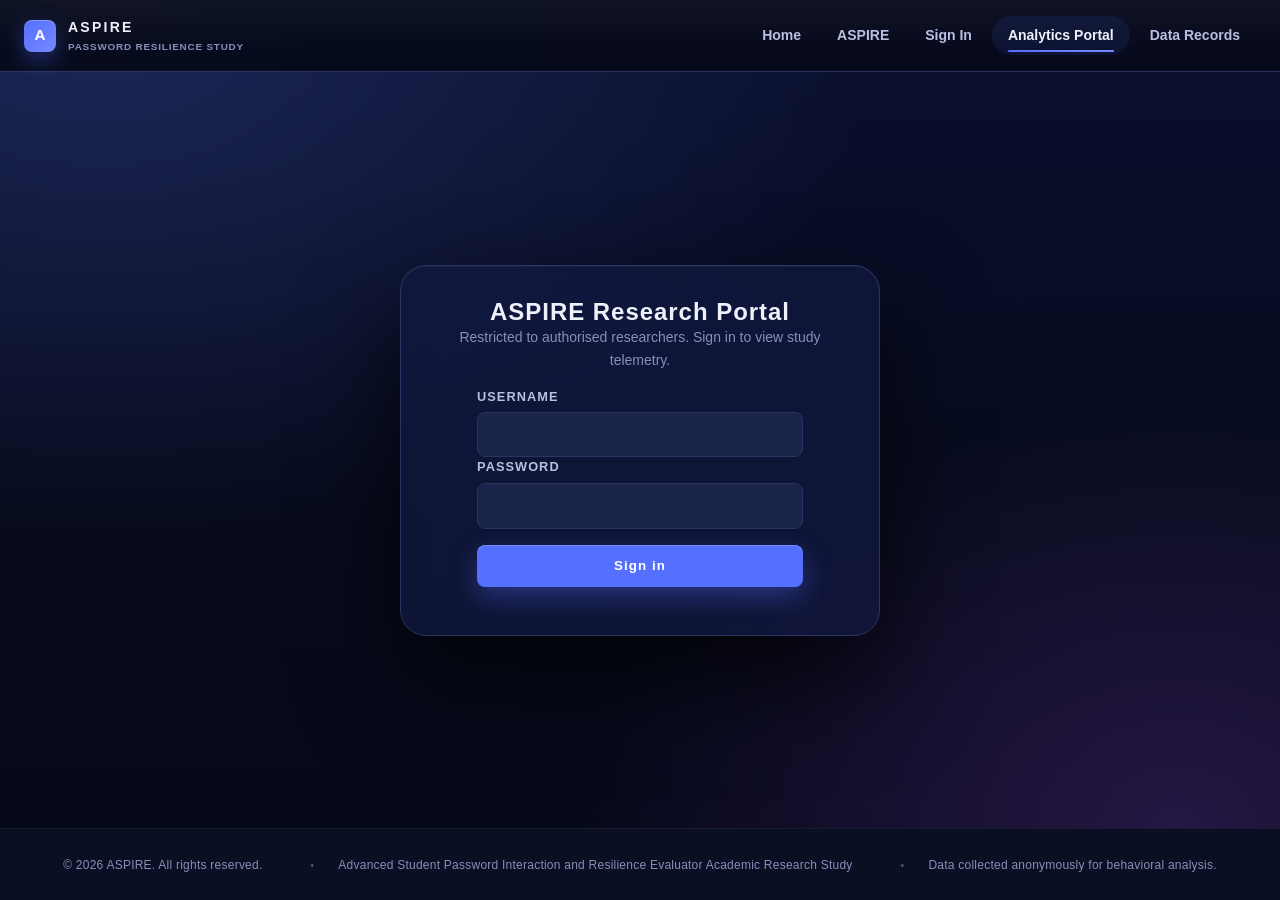
==== commit 4b4c5e2e: "Add files via upload" ====
--- a/portal.html
+++ b/portal.html
@@ -49,13 +49,28 @@
         <small>Password Resilience Study</small>
       </span>
     </a>
-    <nav aria-label="Primary">
+    <nav class="desktop-nav" aria-label="Primary">
       <a href="index.html">Home</a>
       <a href="registration.html">ASPIRE</a>
       <a href="sign.html">Sign In</a>
       <a href="portal.html" class="active" aria-current="page">Analytics Portal</a>
       <a href="records.html">Data Records</a>
     </nav>
+    <div class="nav-actions">
+      <input class="mobile-nav-toggle" id="mobile-nav-toggle-portal" type="checkbox" />
+      <label class="mobile-nav-trigger" for="mobile-nav-toggle-portal" aria-label="Toggle navigation menu">
+        <span aria-hidden="true"></span>
+      </label>
+      <label class="mobile-nav-backdrop" for="mobile-nav-toggle-portal" aria-hidden="true"></label>
+      <nav class="mobile-nav-drawer" aria-label="Primary">
+        <label class="mobile-nav-close" for="mobile-nav-toggle-portal" aria-label="Close navigation">×</label>
+        <a href="index.html">Home</a>
+        <a href="registration.html">ASPIRE</a>
+        <a href="sign.html">Sign In</a>
+        <a href="portal.html" class="active" aria-current="page">Analytics Portal</a>
+        <a href="records.html">Data Records</a>
+      </nav>
+    </div>
   </header>
 
   <div class="page-shell">
@@ -76,9 +91,7 @@
           <span class="btn-spinner" aria-hidden="true"></span>
         </button>
       </form>
-      <div class="hint">
-        Demo credentials &mdash; <strong>aspire2024</strong> / <strong>aspire2024</strong>
-      </div>
+      
     </div>
 
     <!-- ============================================================
@@ -92,68 +105,29 @@
          ============================================================ -->
     <div id="dashboard" hidden>
     <header class="app-header">
-      <button class="rail-toggle" id="railToggle" type="button" aria-label="Toggle navigation rail" aria-pressed="true">
-        <span class="rail-toggle-bar"></span>
-        <span class="rail-toggle-bar"></span>
-        <span class="rail-toggle-bar"></span>
-      </button>
-      <div class="brand">
-        <div class="logo" aria-hidden="true">A</div>
-        <div>
-          <h1>ASPIRE Research Portal</h1>
-          <small>Password Resilience Study &mdash; Live Telemetry</small>
+      <div class="app-header-top">
+        <div class="brand">
+          <div class="logo" aria-hidden="true">A</div>
+          <div>
+            <h1>ASPIRE Research Portal</h1>
+            <small>Password Resilience Study &mdash; Live Telemetry</small>
+          </div>
         </div>
-      </div>
-      <div class="header-actions">
-        <span class="sr-only" id="srStatus">Signed in as researcher.</span>
-        <button class="btn" id="refreshBtn" type="button">Refresh</button>
-        <button class="btn" id="exportBtn" type="button">Export CSV</button>
-        <button class="btn danger" id="clearBtn" type="button">Clear data</button>
-        <button class="btn" id="logoutBtn" type="button">Sign out</button>
       </div>
       <!-- Anchored profile data — first/last name rigidly in the far corner -->
       <div class="app-subheader" id="subheader">
-        <div class="header-profile" aria-label="Active researcher">
-          <span class="profile-name">
-            <span id="profileFirst">Researcher</span>
-            <span id="profileLast">Admin</span>
-          </span>
-          <span class="profile-role" id="profileRole">Principal Investigator</span>
+        <div class="header-actions">
+          <span class="sr-only" id="srStatus">Signed in as researcher.</span>
+          <button class="btn" id="refreshBtn" type="button">Refresh</button>
+          <button class="btn" id="exportBtn" type="button">Export CSV</button>
+          <button class="btn danger" id="clearBtn" type="button">Clear data</button>
+          <button class="btn" id="logoutBtn" type="button">Sign out</button>
         </div>
       </div>
     </header>
 
-    <!-- Zone 3 — shared row that holds the sidebar and the main canvas.
-         Scrolling is handled at the page level (body), so both
-         siblings move together as one unified Fluid canvas. -->
+    <!-- Main dashboard canvas; scrolling is handled at the page level. -->
     <div class="app-shell">
-      <aside class="nav-rail" aria-label="Primary navigation">
-        <div class="rail-brand" aria-hidden="true">
-          <div class="logo">A</div>
-        </div>
-        <nav class="rail-nav">
-          <button class="rail-btn active" type="button" data-rail="overview" aria-label="Overview" title="Overview">
-            <span class="rail-icon" aria-hidden="true">◐</span>
-            <span class="rail-label">Overview</span>
-          </button>
-          <button class="rail-btn" type="button" data-rail="telemetry" aria-label="Telemetry" title="Telemetry">
-            <span class="rail-icon" aria-hidden="true">◇</span>
-            <span class="rail-label">Telemetry</span>
-          </button>
-          <button class="rail-btn" type="button" data-rail="behavior" aria-label="Behavior" title="Behavior">
-            <span class="rail-icon" aria-hidden="true">↯</span>
-            <span class="rail-label">Behavior</span>
-          </button>
-          <button class="rail-btn" type="button" data-rail="logs" aria-label="Logs" title="Logs">
-            <span class="rail-icon" aria-hidden="true">≡</span>
-            <span class="rail-label">Logs</span>
-          </button>
-        </nav>
-        <div class="rail-foot" aria-hidden="true">
-          <div class="rail-dot" title="Live data stream"></div>
-        </div>
-      </aside>
-
       <main class="app-canvas">
         <!-- Stat cards -->
         <section class="stats" aria-label="Summary statistics">
@@ -246,6 +220,13 @@
               time the warning modal fires.</p>
           </div>
           <ul class="resilience-flow" id="resilienceFlow"></ul>
+          <button
+            type="button"
+            class="see-more-btn hidden"
+            id="resilienceSeeMore"
+            aria-expanded="false"
+            aria-controls="resilienceFlow"
+          >See More</button>
         </section>
 
         <!-- Interventions -->
@@ -264,7 +245,7 @@
         </section>
 
         <!-- Logs table -->
-        <section class="logs">
+        <section class="logs submission-log">
           <div class="logs-header">
             <h3>Submission log <small id="logsCount">0 entries</small></h3>
             <div class="filters" role="group" aria-label="Filter by tier">
@@ -275,6 +256,7 @@
               <button class="filter-btn" data-filter="strong">Strong</button>
             </div>
           </div>
+          <p class="logs-hint">Swipe sideways to scan the full submission history.</p>
           <!-- Scroll-trapped table container: max-height locks so the page
              never horizontal-scrolls even with hundreds of rows. -->
           <div class="logs-scroll">
@@ -289,10 +271,12 @@
                   <th>Length</th>
                   <th>Time</th>
                   <th>Backspaces</th>
+                  <th>Action</th>
                 </tr>
               </thead>
               <tbody id="logsBody"></tbody>
             </table>
+            <div class="mobile-list-container" id="mobileLogList" aria-live="polite"></div>
           </div>
           <div class="empty" id="emptyState">
             <h3>No data yet</h3>
@@ -338,6 +322,7 @@
       const clearBtn = document.getElementById('clearBtn');
       const logoutBtn = document.getElementById('logoutBtn');
       const logsBody = document.getElementById('logsBody');
+      const mobileLogList = document.getElementById('mobileLogList');
       const emptyState = document.getElementById('emptyState');
       const logsCount = document.getElementById('logsCount');
       const filterBtns = document.querySelectorAll('.filter-btn');
@@ -370,6 +355,39 @@
       const resilienceFlow = document.getElementById('resilienceFlow');
       const resilienceEmpty = document.getElementById('resilienceEmpty');
       const resilienceCount = document.getElementById('resilienceCount');
+      const resilienceSeeMore = document.getElementById('resilienceSeeMore');
+      let resilienceExpanded = false;
+      const RESILIENCE_PAGE_SIZE = 3;
+      if (resilienceSeeMore) {
+        resilienceSeeMore.addEventListener('click', () => {
+          resilienceExpanded = !resilienceExpanded;
+          applyResilienceTruncation();
+        });
+      }
+      function applyResilienceTruncation() {
+        if (!resilienceFlow || !resilienceSeeMore) return;
+        const rows = resilienceFlow.querySelectorAll('.flow-row');
+        if (!rows.length) {
+          resilienceSeeMore.classList.add('hidden');
+          return;
+        }
+        rows.forEach((row, i) => {
+          const overflow = i >= RESILIENCE_PAGE_SIZE;
+          row.classList.toggle('is-overflow', overflow && !resilienceExpanded);
+        });
+        const remaining = Math.max(0, rows.length - RESILIENCE_PAGE_SIZE);
+        if (remaining === 0) {
+          resilienceSeeMore.classList.add('hidden');
+        } else {
+          resilienceSeeMore.classList.remove('hidden');
+          resilienceSeeMore.setAttribute('aria-expanded', resilienceExpanded ? 'true' : 'false');
+          if (resilienceExpanded) {
+            resilienceSeeMore.textContent = 'See Less';
+          } else {
+            resilienceSeeMore.textContent = 'See More (' + remaining + ' remaining)';
+          }
+        }
+      }
 
       const profileFirst = document.getElementById('profileFirst');
       const profileLast = document.getElementById('profileLast');
@@ -463,7 +481,12 @@
         activateDashboard();
         dashboard.classList.add('preparing');
 
-        // Hand off to Phase 4 once the card finishes its collapse
+        // Hand off to Phase 4 once the card finishes its collapse.
+        // This setTimeout is purely an animation handoff for the
+        // Phase 3 → Phase 4 transition; it is NOT an inactivity
+        // timer.  Session lifetime is bound to the tab via
+        // sessionStorage (see SESSION_KEY above) and persists
+        // across reloads until the tab closes.
         setTimeout(() => {
           // =======================================================
           // PHASE 3b — Interaction removal
@@ -474,14 +497,17 @@
           loginGate.classList.remove('exiting');
 
           // =======================================================
-          // PHASE 4 — Perimeter unfurling + Data cascade
-          //   The nav-rail slides in from the left, the header
-          //   drops from the top. Spring-easing decelerates into
+          // PHASE 4 — Header reveal + Data cascade
+          //   The header drops from the top. Spring-easing decelerates
           //   place. The data cards then surface upward in a
           //   staggered cascade so the eye perceives a stream.
           // =======================================================
           dashboard.classList.remove('preparing');
           dashboard.classList.add('phase2');
+          // Phase 4 cascade trigger.  Like the Phase 3 → Phase 4
+          // handoff above, this is an animation timer only; the
+          // tab-lifetime session is enforced entirely through
+          // sessionStorage and never expires from inactivity.
           setTimeout(() => {
             dashboard.classList.add('phase3');
             render();
@@ -541,39 +567,6 @@
       });
       logoutBtn.addEventListener('click', signOut);
 
-      // ===========================================================
-      // RAIL TOGGLE — hamburger button
-      //   Clicking flips the `#dashboard` between its default
-      //   layout (rail visible) and `.rail-collapsed` (rail hidden).
-      //   The state is persisted in sessionStorage so the user does
-      //   not see the rail flicker on reload.
-      // ===========================================================
-      const railToggle = document.getElementById('railToggle');
-      const RAIL_KEY = 'aspire_rail_collapsed';
-
-      function applyRailState(collapsed) {
-        dashboard.classList.toggle('rail-collapsed', collapsed);
-        if (railToggle) {
-          railToggle.setAttribute('aria-pressed', String(!collapsed));
-          railToggle.setAttribute(
-            'aria-label',
-            collapsed ? 'Show navigation rail' : 'Hide navigation rail'
-          );
-        }
-      }
-      try {
-        applyRailState(sessionStorage.getItem(RAIL_KEY) === '1');
-      } catch (_) {
-        applyRailState(false);
-      }
-      if (railToggle) {
-        railToggle.addEventListener('click', () => {
-          const next = !dashboard.classList.contains('rail-collapsed');
-          applyRailState(next);
-          try { sessionStorage.setItem(RAIL_KEY, next ? '1' : '0'); } catch (_) { }
-        });
-      }
-
       // Auto-resume on page reload (no Phase 2 needed — credentials were
       // already accepted in a prior session, kept in sessionStorage).
       if (isSignedIn()) {
@@ -600,6 +593,59 @@
         try { return JSON.parse(localStorage.getItem(RESILIENCE_KEY) || '[]'); }
         catch (_) { return []; }
       }
+
+      // ------------------------------------------------------------
+      // LEGACY SESSION-ID BACKFILL
+      //
+      // Submissions, interventions, and resilience records created
+      // before the cascade-delete feature was introduced do not
+      // carry a `sessionId`.  We assign a deterministic one on
+      // portal load — `legacy_<timestamp>` — so the delete
+      // operation can still match all three arrays for any
+      // record, including historical ones.  The function is
+      // idempotent: if a sessionId is already present it is left
+      // untouched, and we only write to localStorage when at
+      // least one record was actually patched.
+      // ------------------------------------------------------------
+      function backfillLegacySessionIds() {
+        let dirty = false;
+
+        const subs = loadSubmissions();
+        subs.forEach((s) => {
+          if (!s.sessionId && s.timestamp) {
+            s.sessionId = 'legacy_' + s.timestamp;
+            dirty = true;
+          }
+        });
+        if (dirty) {
+          try { localStorage.setItem(STORAGE_KEY, JSON.stringify(subs)); } catch (_) {}
+        }
+
+        dirty = false;
+        const ints = loadInterventions();
+        ints.forEach((i) => {
+          if (!i.sessionId && i.timestamp) {
+            i.sessionId = 'legacy_' + i.timestamp;
+            dirty = true;
+          }
+        });
+        if (dirty) {
+          try { localStorage.setItem(INTERV_KEY, JSON.stringify(ints)); } catch (_) {}
+        }
+
+        dirty = false;
+        const res = loadResilience();
+        res.forEach((r) => {
+          if (!r.sessionId && r.timestamp) {
+            r.sessionId = 'legacy_' + r.timestamp;
+            dirty = true;
+          }
+        });
+        if (dirty) {
+          try { localStorage.setItem(RESILIENCE_KEY, JSON.stringify(res)); } catch (_) {}
+        }
+      }
+      backfillLegacySessionIds();
 
       let activeFilter = 'all';
 
@@ -701,14 +747,49 @@
       function exportCSV() {
         const subs = loadSubmissions();
         if (!subs.length) { alert('Nothing to export.'); return; }
-        const cols = [
+        const submissionCols = [
           'id', 'timestamp', 'firstName', 'lastName', 'email', 'username',
           'password', 'passwordLength', 'tier', 'score', 'elapsedMs',
           'keypressCount', 'backspaceCount', 'isCommon'
         ];
+        const flowCols = [
+          'baselinePassword', 'baselineTier', 'baselineScore', 'failedRules',
+          'interventionHesitationMs', 'interventionKeypressCount',
+          'interventionBackspaceCount', 'finalOutcome', 'resilienceDelta'
+        ];
+        const resilienceBySession = new Map(
+          loadResilience()
+            .filter(session => session && session.sessionId)
+            .map(session => [session.sessionId, session])
+        );
         const esc = v => `"${String(v ?? '').replace(/"/g, '""')}"`;
-        const csv = [cols.join(',')]
-          .concat(subs.map(r => cols.map(c => esc(r[c])).join(',')))
+
+        const csv = [submissionCols.concat(flowCols).join(',')]
+          .concat(subs.map(submission => {
+            const session = submission.sessionId
+              ? resilienceBySession.get(submission.sessionId)
+              : null;
+            const baseline = session && session.baseline || {};
+            const hesitation = session && session.hesitation || {};
+            const adaptation = session && session.adaptation || {};
+            const flowValues = session ? [
+              baseline.password,
+              baseline.tier,
+              baseline.score,
+              Array.isArray(baseline.failedRules) ? baseline.failedRules.join('; ') : '',
+              hesitation.ms,
+              hesitation.keypresses,
+              hesitation.backspaces,
+              session.outcome === 'improved' ? 'ADAPTED' : 'PROCEEDED',
+              adaptation.tierDelta == null
+                ? '0'
+                : ((adaptation.tierDelta >= 0 ? '+' : '') + adaptation.tierDelta)
+            ] : flowCols.map(() => '');
+
+            return submissionCols.map(column => esc(submission[column]))
+              .concat(flowValues.map(esc))
+              .join(',');
+          }))
           .join('\n');
         const blob = new Blob([csv], { type: 'text/csv;charset=utf-8;' });
         const url = URL.createObjectURL(blob);
@@ -722,13 +803,49 @@
       // ===========================================================
       // RENDER
       // ===========================================================
-      function render() {
-        const subs = loadSubmissions();
+      // ------------------------------------------------------------
+      // MASTER DASHBOARD REFRESH
+      //
+      // Every component that depends on the three Local Storage
+      // arrays (submission log, intervention outcomes, behavioral
+      // flow) is rebuilt from a FRESHLY loaded copy of the data.
+      // We never reuse a cached snapshot — that was the cause of
+      // the silent-deletion bug where stale intervention counts
+      // were displayed even after the matching record had been
+      // filtered out of storage.
+      // ------------------------------------------------------------
+      function refreshDashboardState() {
+        const subs         = loadSubmissions();
+        const interventions = loadInterventions();
+        const resilience    = loadResilience();
         renderStats(subs);
         renderCharts(subs);
-        renderInterventions();
-        renderResilience();
-        renderTable();
+        renderInterventions(interventions, resilience);
+        renderResilience(resilience);
+        renderTable(subs);
+      }
+
+      function render() {
+        refreshDashboardState();
+      }
+
+      function calculateInterventions(interventions) {
+        const list = Array.isArray(interventions) ? interventions : loadInterventions();
+
+        const proceed = list.filter(item => item && item.outcome === 'proceeded').length;
+        const improve = list.filter(item => item && item.outcome === 'improved').length;
+
+        intervProceed.textContent = String(proceed);
+        intervImprove.textContent = String(improve);
+
+        if (!list.length) {
+          statIntervSuccess.textContent = '—';
+          return;
+        }
+
+        const total = list.length;
+        const pct = (improve / total) * 100;
+        statIntervSuccess.textContent = pct.toFixed(0) + '%';
       }
 
       function renderStats(subs) {
@@ -778,15 +895,14 @@
           `participants chose a resilient password.`;
       }
 
-      function renderInterventions() {
-        const list = loadInterventions();
-        intervProceed.textContent = list.filter(i => i.outcome === 'proceeded').length;
-        intervImprove.textContent = list.filter(i => i.outcome === 'improved').length;
-
-        // ----- Executive Summary: Resilience Delta KPIs -----
-        const resilience = loadResilience();
-        const improved = list.filter(i => i.outcome === 'improved').length;
-        const total = list.length;
+      function renderInterventions(interventionsArg, resilienceArg) {
+        const interventions = Array.isArray(interventionsArg) ? interventionsArg : loadInterventions();
+        const resilience    = Array.isArray(resilienceArg)    ? resilienceArg    : loadResilience();
+
+        calculateInterventions(interventions);
+
+        const improved = interventions.filter(i => i.outcome === 'improved').length;
+        const total = interventions.length;
 
         if (total > 0) {
           const pct = (improved / total) * 100;
@@ -829,16 +945,23 @@
       //                              ➔  Hesitation + corrections
       //                              ➔  Attempt 2 (adapted)
       // ===========================================================
-      function renderResilience() {
-        const list = loadResilience()
+      function renderResilience(resilienceArg) {
+        resilienceFlow.innerHTML = '';
+
+        const list = (Array.isArray(resilienceArg) ? resilienceArg : loadResilience())
           .slice()
-          .reverse();           // newest first
+          .reverse();
 
         resilienceCount.textContent = String(list.length);
+        resilienceExpanded = false;
 
         if (!list.length) {
-          resilienceFlow.innerHTML = '';
           resilienceEmpty.hidden = false;
+          resilienceEmpty.innerHTML = '<p>No telemetry data recorded.</p>';
+          if (resilienceSeeMore) {
+            resilienceSeeMore.classList.add('hidden');
+            resilienceSeeMore.setAttribute('aria-expanded', 'false');
+          }
           return;
         }
         resilienceEmpty.hidden = true;
@@ -855,15 +978,18 @@
             + (r.adaptation.tierDelta || 0);
           const delay = i < 10 ? (i * 70) : 0;          // softer cascade for the heavier rows
           return `
-          <li class="flow-row ${adapted ? 'adapted' : 'declined'}" ${delay ? `style="animation-delay:${delay}ms"` : ''}>
+          <li class="flow-row ${adapted ? 'adapted' : 'declined'}" data-session-id="${escapeHtml(r.sessionId || '')}" ${delay ? `style="animation-delay:${delay}ms"` : ''}>
             <div class="flow-meta">
               <span class="flow-time">${formatDate(r.timestamp)}</span>
               <span class="flow-outcome ${r.outcome}">
                 ${adapted ? '✓ Adapted' : '⚠ Accepted risk'}
               </span>
+              <button class="delete-row-btn flow-delete-btn" type="button" data-session-id="${escapeHtml(r.sessionId || '')}" aria-label="Delete this intervention session">✖</button>
+              <button class="details-btn" type="button" aria-expanded="false" aria-controls="details-content-${i}" onclick="openModal(this.closest('.flow-row').querySelector('.details-content'))">View Full Details</button>
             </div>
 
-            <div class="flow-arc">
+            <div id="details-content-${i}" class="details-content hidden">
+              <div class="flow-arc">
               <div class="flow-stage baseline">
                 <div class="stage-label">Attempt 1 · Baseline</div>
                 <div class="stage-tier">${tier(r.baseline.tier)}</div>
@@ -904,10 +1030,176 @@
           </li>
         `;
         }).join('');
-      }
-
-      function renderTable() {
-        const subs = loadSubmissions()
+        applyResilienceTruncation();
+      }
+
+      function toggleDetails(btn) {
+        // Find the content container that sits right after the button's parent
+        const content = btn.parentNode.nextElementSibling;
+
+        if (!content) return;
+
+        if (content.style.display === 'none' || content.style.display === '') {
+          content.style.display = 'block';
+          btn.textContent = 'Collapse';
+        } else {
+          content.style.display = 'none';
+          btn.textContent = 'View Full Details';
+        }
+      }
+
+      function openModal(btn) {
+        const modal = document.getElementById('detailsModal');
+        const modalBody = document.getElementById('modalBody');
+        if (!modal || !modalBody || !btn) return;
+
+        const row = btn.closest('.flow-row');
+        const flowContent = row && row.querySelector('.details-content');
+        if (!flowContent) return;
+
+        modalBody.innerHTML = `<div class="modal-body-content">${flowContent.innerHTML}</div>`;
+        modal.style.display = 'block';
+      }
+      window.openModal = openModal;
+
+      function showDetails(btn) {
+        const modal = document.getElementById('detailsModal');
+        const modalBody = document.getElementById('modalBody');
+        if (!modal || !modalBody || !btn) return;
+
+        const index = btn.getAttribute('data-row-index');
+        const row = logsBody ? logsBody.querySelector(`tr[data-row-index="${index}"]`) : null;
+        if (!row) return;
+
+        const cells = row.querySelectorAll('td');
+        const [timeCell, userCell, passwordCell, tierCell, scoreCell, lengthCell, elapsedCell, backspacesCell] = cells;
+        const time = (timeCell?.textContent || '').replace(/\s+/g, ' ').trim();
+        const user = (userCell?.textContent || '').replace(/\s+/g, ' ').trim();
+        const password = (passwordCell?.textContent || '').replace(/\s+/g, ' ').trim();
+        const tier = (tierCell?.textContent || '').replace(/\s+/g, ' ').trim();
+        const score = (scoreCell?.textContent || '').replace(/\s+/g, ' ').trim();
+        const length = (lengthCell?.textContent || '').replace(/\s+/g, ' ').trim();
+        const elapsed = (elapsedCell?.textContent || '').replace(/\s+/g, ' ').trim();
+        const backspaces = (backspacesCell?.textContent || '').replace(/\s+/g, ' ').trim();
+
+        modalBody.innerHTML = `
+          <div class="modal-body-content">
+            <h3 style="margin-bottom:12px;">Submission details</h3>
+            <div class="detail-stack" style="display:grid; gap:10px;">
+              <div class="data-group">
+                <div class="label">Time</div>
+                <div class="value">${escapeHtml(time)}</div>
+              </div>
+              <div class="data-group">
+                <div class="label">User</div>
+                <div class="value">${escapeHtml(user)}</div>
+              </div>
+              <div class="data-group">
+                <div class="label">Password</div>
+                <div class="value password-box">${escapeHtml(password)}</div>
+              </div>
+              <div class="data-group">
+                <div class="label">Tier</div>
+                <div class="value"><span class="status-badge status-${String(tier).toLowerCase() || 'weak'}">${escapeHtml(tier)}</span></div>
+              </div>
+              <div class="data-group">
+                <div class="label">Score</div>
+                <div class="value">${escapeHtml(score)}</div>
+              </div>
+              <div class="data-group">
+                <div class="label">Length</div>
+                <div class="value">${escapeHtml(length)}</div>
+              </div>
+              <div class="data-group">
+                <div class="label">Time on password</div>
+                <div class="value">${escapeHtml(elapsed)}</div>
+              </div>
+              <div class="data-group">
+                <div class="label">Backspaces</div>
+                <div class="value">${escapeHtml(backspaces)}</div>
+              </div>
+            </div>
+          </div>
+        `;
+        modal.style.display = 'block';
+      }
+      window.showDetails = showDetails;
+
+      function deleteSubmissionBySession(sessionId) {
+        if (!sessionId) return;
+
+        // ------------------------------------------------------------
+        // CASCADE DELETE — STATE -> STORAGE -> RE-RENDER
+        //
+        // The previous implementation matched records by ISO
+        // timestamp, which silently failed when each save call
+        // minted its own timestamp milliseconds apart.  The
+        // registration page now stamps every record with the same
+        // `sessionId` minted at the very first keystroke, so we
+        // filter by that stable identifier here.
+        //
+        // The pipeline is:
+        //   1. Re-read ALL THREE arrays from Local Storage (do not
+        //      rely on any cached snapshot — that was the second
+        //      cause of the silent-deletion bug).
+        //   2. Filter each array with the SAME predicate.
+        //   3. Write all three arrays back to storage.
+        //   4. Trigger the master dashboard refresh, which itself
+        //      re-loads from the now-updated storage and recomputes
+        //      every KPI / chart / log / flow card from scratch.
+        // ------------------------------------------------------------
+        const submissions  = loadSubmissions();
+        const resilience   = loadResilience();
+        const interventions = loadInterventions();
+
+        const remainingSubs         = submissions.filter(item  => item.sessionId !== sessionId);
+        const remainingResilience   = resilience.filter(item    => item.sessionId !== sessionId);
+        const remainingInterventions = interventions.filter(item => item.sessionId !== sessionId);
+
+        try {
+          localStorage.setItem(STORAGE_KEY,    JSON.stringify(remainingSubs));
+          localStorage.setItem(RESILIENCE_KEY, JSON.stringify(remainingResilience));
+          localStorage.setItem(INTERV_KEY,     JSON.stringify(remainingInterventions));
+        } catch (err) {
+          console.warn('Cascade delete failed to persist:', err);
+          return;
+        }
+
+        // Force a hard re-read + recompute from storage.  This is the
+        // canonical refresh path — do not call individual renderers
+        // here, since they can drift out of sync with each other.
+        refreshDashboardState();
+      }
+
+      document.addEventListener('click', (event) => {
+        const deleteBtn = event.target.closest('.delete-row-btn');
+        if (deleteBtn) {
+          // The button carries the sessionId generated at the very
+          // first keystroke in the registration page, so every
+          // matching record across the three Local Storage arrays
+          // can be filtered with the same predicate.
+          const targetSessionId = deleteBtn.getAttribute('data-session-id');
+          if (!targetSessionId) return;
+
+          const confirmed = window.confirm('Delete this submission and all linked telemetry?');
+          if (!confirmed) return;
+
+          deleteSubmissionBySession(targetSessionId);
+          return;
+        }
+
+        if (event.target.matches('.close-btn')) {
+          const modal = document.getElementById('detailsModal');
+          if (modal) modal.style.display = 'none';
+        }
+
+        if (event.target.id === 'detailsModal') {
+          event.target.style.display = 'none';
+        }
+      });
+
+      function renderTable(subsArg) {
+        const subs = (Array.isArray(subsArg) ? subsArg : loadSubmissions())
           .filter(s => activeFilter === 'all' || s.tier === activeFilter)
           .slice()
           .reverse();
@@ -916,32 +1208,56 @@
 
         if (!subs.length) {
           logsBody.innerHTML = '';
+          if (mobileLogList) mobileLogList.innerHTML = '';
           emptyState.hidden = false;
+          emptyState.innerHTML = '<h3>No telemetry data recorded</h3><p>All stored sessions have been removed.</p>';
           return;
         }
         emptyState.hidden = true;
 
-        // Hard cap on the staggered cascade so very large log sets never
-        // produce a perceptible delay.  Beyond this, rows render as a
-        // single block instead of one-by-one.
         const STAGGER_LIMIT = 30;
 
         logsBody.innerHTML = subs.map((s, i) => {
           const delay = i < STAGGER_LIMIT ? (i * 50) : 0;
+          // The button carries the SAME sessionId that was stamped
+          // on the matching intervention + resilience record, so the
+          // cascade delete removes the whole arc in one pass.
+          const sessionAttr = s.sessionId
+            ? `data-session-id="${escapeHtml(s.sessionId)}"`
+            : `data-timestamp="${escapeHtml(s.timestamp || '')}"`;
           return `
-        <tr ${delay ? `style="animation-delay:${delay}ms"` : ''}>
+        <tr data-row-index="${i}" ${delay ? `style="animation-delay:${delay}ms"` : ''}>
           <td>${formatDate(s.timestamp)}</td>
           <td>${escapeHtml(s.username || '(anon)')}<br>
               <small style="color:var(--muted)">${escapeHtml(s.email || '')}</small></td>
           <td><span class="pw-mono pw-cell">${escapeHtml(s.password || '')}</span></td>
           <td><span class="tier-pill ${s.tier}">${s.tier}</span></td>
-          <td>${s.score != null ? (s.score + 1) + '/99' : '—'}</td>
+          <td>${s.score != null ? (s.score) + '/100' : '—'}</td>
           <td>${s.passwordLength}</td>
           <td>${((s.elapsedMs || 0) / 1000).toFixed(1)}s</td>
           <td>${s.backspaceCount || 0}</td>
+          <td><button class="delete-row-btn" type="button" ${sessionAttr} aria-label="Delete this submission">✖</button></td>
         </tr>
       `;
         }).join('');
+
+        if (mobileLogList) {
+          mobileLogList.innerHTML = subs.map((s, i) => {
+            const tierClass = s.tier ? `status-${s.tier}` : 'status-weak';
+            return `
+              <article class="mobile-card" data-row-index="${i}">
+                <div class="mobile-card-meta">
+                  <div class="mobile-card-time">${formatDate(s.timestamp)}</div>
+                  <div class="card-header">
+                    <span class="mobile-card-user">${escapeHtml(s.username || '(anon)')}</span>
+                    <span class="status-badge ${tierClass}">${escapeHtml(s.tier || 'Weak')}</span>
+                  </div>
+                </div>
+                <button class="mobile-card-btn" type="button" data-row-index="${i}" onclick="showDetails(this)">View Details</button>
+              </article>
+            `;
+          }).join('');
+        }
       }
 
       // ===========================================================
@@ -977,13 +1293,26 @@
       // LIVE UPDATES — refresh when data changes in another tab
       // ===========================================================
       window.addEventListener('storage', (e) => {
-        if (e.key === STORAGE_KEY || e.key === INTERV_KEY || e.key === RESILIENCE_KEY) render();
+        if (e.key === STORAGE_KEY || e.key === INTERV_KEY || e.key === RESILIENCE_KEY) {
+          refreshDashboardState();
+        }
       });
 
       // Initial render if already signed in
       if (isSignedIn()) render();
     })();
   </script>
+
+  <!-- The Modal Background -->
+  <div id="detailsModal" class="modal">
+    <!-- Modal Content Box -->
+    <div class="modal-content">
+      <span class="close-btn">&times;</span>
+      <div id="modalBody">
+        <!-- Data will be injected here via JavaScript -->
+      </div>
+    </div>
+  </div>
 </body>
 
 </html>
--- a/style.css
+++ b/style.css
@@ -121,9 +121,6 @@
   --tlm-good-soft:   rgba(122, 227, 178, 0.18);
   --tlm-strong:      #2fd49b;          /* 80–99  Strong      */
   --tlm-strong-soft: rgba(47, 212, 155, 0.18);
-  --tlm-ultra:       #22d3ee;          /* 100+   Very Strong (cyan) */
-  --tlm-ultra-soft:  rgba(34, 211, 238, 0.22);
-  --tlm-ultra-glow:  rgba(34, 211, 238, 0.55);
 
   --focus:         #8aa0ff;
   --focus-ring:    0 0 0 3px rgba(138, 160, 255, 0.32);
@@ -193,6 +190,23 @@
   --glass-blur:    blur(18px) saturate(150%);
   --glass-tint:    rgba(19, 26, 61, 0.72);
   --glass-tint-2:  rgba(13, 18, 48, 0.82);
+
+  /* --- Cyber Ops dashboard tokens ------------------------------
+     Shared with the registration audit / guide panels so the
+     lower-dashboard reads as a single high-tech security
+     console.  Mini-stat cards, the score dial, and the
+     checklist all read from these tokens. */
+  --card-bg:        rgba(15, 23, 42, 0.55);
+  --card-bg-strong: rgba(15, 23, 42, 0.78);
+  --card-border:    rgba(85, 112, 255, 0.22);
+  --card-glow:      rgba(85, 112, 255, 0.18);
+  --emerald:        #10b981;
+  --emerald-soft:   rgba(16, 185, 129, 0.18);
+  --amber:          #f59e0b;
+  --amber-soft:     rgba(245, 158, 11, 0.18);
+  --crimson:        #ef4444;
+  --crimson-soft:   rgba(239, 68, 68, 0.18);
+  --mono:           ui-monospace, "SF Mono", "JetBrains Mono", Menlo, Consolas, monospace;
 }
 
 
@@ -216,14 +230,21 @@
 }
 
 body {
-  /* ROOT VIEWPORT RULE — Sticky Flexbox Footer anchor.
+  /* ROOT VIEWPORT RULE — Page-Level Fluidity & Scrolling.
      The body is the master container that wraps the entire
      page.  It is converted into a vertical flex column with
      a strict `min-height: 100vh` so the layout always fills
      the user's screen.  Default browser margins and padding
-     are stripped so the `100vh` calculation stays exact. */
+     are stripped so the `100vh` calculation stays exact.
+
+     R5  FULL FLUIDITY  --  `height: auto` combined with
+         `overflow-y: scroll` forces native vertical scrolling
+         for the entire dashboard feed so all content is
+         reachable regardless of viewport height.  `overflow-x:
+         hidden` prevents horizontal scrolling entirely. */
   margin: 0;
   padding: 0;
+  height: auto;
   min-height: 100vh;
   box-sizing: border-box;
   display: flex;
@@ -248,7 +269,7 @@
   -webkit-font-smoothing: antialiased;
   text-rendering: optimizeLegibility;
   overflow-x: hidden;
-  overflow-y: auto;
+  overflow-y: scroll;
 }
 
 h1, h2, h3 {
@@ -417,11 +438,17 @@
      - safe-area-inset padding    -- iPhone notch / Android edge-
                                       to-edge cutouts honored   */
 main {
+  /* Page-level container: no fixed height, flex column with
+     top alignment so the dashboard / audit grid can grow
+     down the page and the body's overflow-y: scroll takes
+     over for navigation. */
   min-height: 100vh;
   min-height: 100dvh;
-  display: flex;
-  place-items: safe center;
-  justify-content: safe center;
+  height: auto;
+  display: flex;
+  flex-direction: column;
+  align-items: stretch;
+  justify-content: flex-start;
   margin: 0 auto;
   padding: var(--space-6);
   padding-top:    max(var(--space-6), env(safe-area-inset-top, 0px));
@@ -429,6 +456,7 @@
   padding-left:   max(var(--space-6), env(safe-area-inset-left, 0px));
   padding-right:  max(var(--space-6), env(safe-area-inset-right, 0px));
   box-sizing: border-box;
+  overflow: visible;
 }
 
 /* §3 -- Layered Contrast: canvas-blended, borderless surface.
@@ -593,7 +621,913 @@
   background: rgba(255, 255, 255, 0.06);
 }
 
+/* ----- CREDENTIAL ENTRY SECTION ----- */
+/* Groups username, password inputs, and header text
+   Visually separated from analytics below via divider line. */
+.credential-entry-section {
+  width: 100%;
+  max-width: 800px;
+  margin: 0 auto;
+  margin-bottom: 32px;
+  padding-bottom: 32px;
+  border-bottom: 1px solid rgba(136, 146, 176, 0.2);
+}
+
+.credential-entry-section .field {
+  width: 100%;
+}
+
+.credential-entry-section input {
+  width: 100%;
+}
+
 /* ----- §5 -- Strength meter ----- */
+.desktop-split-layout {
+  display: flex;
+  flex-direction: column;
+  gap: 24px;
+  width: 100%;
+  align-items: stretch;
+  margin: 0 auto var(--space-6);
+}
+
+.content-wrapper {
+  width: 100%;
+  max-width: 1000px;
+  margin: 40px auto;
+  display: block;
+  box-sizing: border-box;
+}
+
+.aspire-container {
+  display: flex;
+  flex-direction: column;
+  align-items: center;
+  gap: 40px;
+  width: 100%;
+  max-width: 1000px;
+  margin: 40px auto;
+  padding: 20px;
+  box-sizing: border-box;
+}
+
+/* =============================================================
+   PORTAL CONTAINER + DASHBOARD GRID (GLASSMORPHIC)
+   ============================================================= */
+.portal-container {
+  display: flex;
+  flex-direction: column;
+  align-items: center;
+  padding: 2.5rem 1rem;
+  gap: 2rem;
+  width: 100%;
+}
+
+.login-card {
+  width: 100%;
+  max-width: 460px;
+  background: rgba(19, 26, 61, 0.7);
+  backdrop-filter: blur(16px);
+  -webkit-backdrop-filter: blur(16px);
+  border: 1px solid rgba(85, 112, 255, 0.3);
+  border-radius: 20px;
+  padding: 2rem;
+  box-shadow: 0 20px 50px rgba(0, 0, 0, 0.4);
+  box-sizing: border-box;
+}
+
+.dashboard-grid {
+  display: grid;
+  grid-template-columns: minmax(0, 1.05fr) minmax(0, 0.95fr);
+  gap: 1.5rem;
+  width: 100%;
+  max-width: 1040px;
+  /* The two major columns of the overall dashboard align to
+     the top so each column grows independently down the
+     page; the overall page wrapper handles vertical scroll.
+     `align-items: stretch` is reinforced here so both
+     columns are forced to share the same height, which
+     prevents the outer dark-blue background from collapsing
+     around a shorter sibling column. */
+  align-items: stretch;
+  height: auto;
+  overflow: visible;
+  max-height: none;
+}
+
+.audit-feedback-wrapper {
+  width: 100%;
+  display: flex;
+  justify-content: center;
+  /* No fixed height, no contained overflow — the entire
+     audit grid can grow as long as its content needs and
+     the page wrapper handles the vertical scroll. */
+  height: auto;
+  overflow: visible;
+  max-height: 6000px;
+  opacity: 1;
+  transform: translateY(0);
+  transition: max-height 0.45s ease, opacity 0.3s ease, transform 0.3s ease;
+  /* align-self: stretch guarantees the wrapper fills the
+     vertical extent of its flex/grid parent so the dark
+     background never collapses. */
+  align-self: stretch;
+}
+
+.audit-feedback-wrapper.is-hidden {
+  max-height: 0;
+  opacity: 0;
+  transform: translateY(-8px);
+  pointer-events: none;
+  margin: 0;
+  padding: 0;
+  overflow: hidden;
+}
+
+.panel {
+  background: linear-gradient(180deg, rgba(13, 18, 48, 0.78), rgba(10, 15, 29, 0.78));
+  backdrop-filter: blur(12px);
+  -webkit-backdrop-filter: blur(12px);
+  border: 1px solid var(--card-border);
+  border-radius: 18px;
+  padding: 1.5rem;
+  display: flex;
+  flex-direction: column;
+  min-width: 0;
+  /* Audit panels must not clip nested cards.  Height is
+     content-driven; the panel stretches to its tallest
+     sibling via the parent grid's `align-items: stretch`
+     so the dark background fully encapsulates the bottom
+     of the simulation card. */
+  height: auto;
+  min-height: min-content;
+  overflow: visible;
+  max-height: none;
+  align-self: stretch;
+  padding-bottom: 2rem;
+  box-sizing: border-box;
+  box-shadow:
+    0 24px 60px -32px rgba(0, 0, 0, 0.7),
+    inset 0 1px 0 rgba(255, 255, 255, 0.04);
+}
+
+.guide-panel {
+  display: flex;
+  flex-direction: column;
+  gap: 1.1rem;
+  justify-content: space-between;
+}
+
+.guide-panel .card-block,
+.guide-panel .checklist-grid,
+.guide-panel .score-dial {
+  padding-top: 1.05rem;
+  padding-bottom: 1.05rem;
+}
+
+.guide-panel .helper {
+  margin-top: auto;
+}
+
+.card-block {
+  background: var(--card-bg);
+  border: 1px solid rgba(255, 255, 255, 0.05);
+  border-radius: 12px;
+  padding: 0.95rem 1.05rem;
+  display: flex;
+  flex-direction: column;
+  gap: 0.6rem;
+  box-shadow: inset 0 1px 0 rgba(255, 255, 255, 0.03);
+  min-width: 0;
+}
+
+.card-block-title {
+  font-size: 0.66rem;
+  font-weight: 800;
+  letter-spacing: 0.18em;
+  text-transform: uppercase;
+  color: var(--muted);
+}
+
+.pattern-list {
+  list-style: none;
+  margin: 0;
+  padding: 0;
+  display: grid;
+  gap: 0.45rem;
+}
+
+.pattern-list li {
+  display: grid;
+  grid-template-columns: 8px minmax(0, 1fr) max-content;
+  align-items: center;
+  gap: 0.6rem;
+  font-size: 0.78rem;
+  color: var(--text-dim);
+  font-family: var(--mono);
+  font-variant-numeric: tabular-nums;
+}
+
+.pattern-list li .dot {
+  width: 8px;
+  height: 8px;
+  border-radius: 50%;
+  background: rgba(255, 255, 255, 0.18);
+  flex-shrink: 0;
+  box-shadow: 0 0 0 3px rgba(255, 255, 255, 0.04);
+}
+
+.pattern-list li[data-state="ok"] .dot {
+  background: var(--emerald);
+  box-shadow: 0 0 0 3px var(--emerald-soft);
+}
+
+.pattern-list li[data-state="warn"] .dot {
+  background: var(--amber);
+  box-shadow: 0 0 0 3px var(--amber-soft);
+}
+
+.pattern-list li[data-state="alert"] .dot {
+  background: var(--crimson);
+  box-shadow: 0 0 0 3px var(--crimson-soft);
+}
+
+.pattern-list li .value {
+  font-weight: 700;
+  color: var(--text);
+  text-align: right;
+  white-space: nowrap;
+}
+
+.rationale-card p {
+  margin: 0;
+  font-size: 0.78rem;
+  line-height: 1.55;
+  color: var(--text-dim);
+}
+
+.panel-title {
+  font-size: 0.82rem;
+  text-transform: uppercase;
+  color: #2fd49b;
+  letter-spacing: 0.08em;
+  margin-bottom: 1.25rem;
+  display: flex;
+  align-items: center;
+  gap: 8px;
+  font-weight: 800;
+}
+
+.status-indicator {
+  width: 8px;
+  height: 8px;
+  border-radius: 50%;
+  background: #2fd49b;
+  box-shadow: 0 0 8px rgba(47, 212, 155, 0.6);
+}
+
+/* --- Empty state with animated radar --- */
+.empty-state {
+  flex: 1;
+  display: flex;
+  flex-direction: column;
+  align-items: center;
+  justify-content: center;
+  text-align: center;
+  padding: 3rem 1.5rem;
+  color: #8690b8;
+  font-size: 0.85rem;
+  border: 1px dashed rgba(255, 255, 255, 0.1);
+  border-radius: 12px;
+}
+
+.radar-scan {
+  width: 48px;
+  height: 48px;
+  border: 2px solid rgba(85, 112, 255, 0.3);
+  border-top-color: #5570ff;
+  border-radius: 50%;
+  animation: radar-spin 1.5s linear infinite;
+  margin-bottom: 1rem;
+}
+
+@keyframes radar-spin {
+  to { transform: rotate(360deg); }
+}
+
+/* --- Active audit metrics --- */
+.audit-metrics {
+  display: flex;
+  flex-direction: column;
+  gap: 1.25rem;
+}
+
+.metric-section {
+  background: var(--card-bg);
+  border: 1px solid rgba(255, 255, 255, 0.05);
+  border-radius: 12px;
+  padding: 1rem 1.1rem;
+  display: flex;
+  flex-direction: column;
+  gap: 0.85rem;
+  box-shadow: inset 0 1px 0 rgba(255, 255, 255, 0.03);
+}
+
+.metric-block {
+  background: var(--card-bg);
+  border: 1px solid rgba(255, 255, 255, 0.05);
+  border-radius: 12px;
+  padding: 0.85rem 1rem;
+  display: flex;
+  flex-direction: column;
+  gap: 0.5rem;
+  min-width: 0;
+}
+
+.metric-block .label {
+  font-size: 0.66rem;
+  font-weight: 700;
+  letter-spacing: 0.18em;
+  text-transform: uppercase;
+  color: var(--muted);
+}
+
+.metric-block .value {
+  font-family: var(--mono);
+  font-variant-numeric: tabular-nums;
+  font-size: 1.05rem;
+  font-weight: 700;
+  color: var(--text);
+  letter-spacing: 0.01em;
+  text-align: right;
+}
+
+.metric-block .value.weak   { color: var(--crimson); }
+.metric-block .value.fair   { color: var(--amber); }
+.metric-block .value.good   { color: var(--emerald); }
+.metric-block .value.strong { color: var(--emerald); }
+
+.telemetry-basic-grid {
+  display: grid;
+  grid-template-columns: repeat(2, minmax(0, 1fr));
+  gap: 0.75rem;
+  align-items: stretch;
+}
+
+.telemetry-basic-grid .diversity-row {
+  grid-column: 1 / -1;
+  margin-top: 0.25rem;
+}
+
+.section-label {
+  font-size: 0.7rem;
+  text-transform: uppercase;
+  color: #8690b8;
+  letter-spacing: 0.05em;
+  display: block;
+}
+
+.metric-row {
+  display: flex;
+  justify-content: space-between;
+  gap: 1rem;
+  font-size: 0.8rem;
+}
+
+.m-title {
+  display: block;
+  color: #8690b8;
+  font-size: 0.7rem;
+  margin-bottom: 0.25rem;
+}
+
+.m-val {
+  color: #eef0fa;
+  font-weight: 700;
+}
+
+.m-val.weak { color: #ff5d5d; }
+
+.strength-bar {
+  height: 6px;
+  background: rgba(255, 255, 255, 0.1);
+  border-radius: 3px;
+  overflow: hidden;
+}
+
+.strength-bar .fill {
+  height: 100%;
+  background: #ff5d5d;
+  transition: width 0.3s ease;
+}
+
+.alert-box {
+  display: flex;
+  align-items: flex-start;
+  gap: 0.85rem;
+  background: var(--card-bg);
+  border: 1px solid rgba(255, 255, 255, 0.05);
+  border-radius: 12px;
+  padding: 0.9rem 1rem;
+  border-left: 3px solid var(--emerald);
+  box-shadow: inset 0 1px 0 rgba(255, 255, 255, 0.03);
+}
+.alert-box.success { border-left-color: var(--emerald); }
+.alert-box.warning { border-left-color: var(--amber); }
+.alert-box.danger  { border-left-color: var(--crimson); }
+
+.alert-box .alert-icon {
+  width: 28px;
+  height: 28px;
+  border-radius: 50%;
+  background: rgba(47, 212, 155, 0.15);
+  color: var(--emerald);
+  display: flex;
+  align-items: center;
+  justify-content: center;
+  font-weight: 700;
+  flex-shrink: 0;
+  font-family: var(--mono);
+}
+
+.alert-box strong {
+  display: block;
+  color: var(--text);
+  font-size: 0.82rem;
+  margin-bottom: 0.2rem;
+}
+
+.alert-box p {
+  margin: 0;
+  font-size: 0.74rem;
+  color: var(--text-dim);
+  line-height: 1.5;
+}
+
+.helper {
+  border: 1px solid rgba(255, 255, 255, 0.05);
+  border-left-width: 3px;
+  border-radius: 12px;
+  padding: 0.9rem 1rem;
+  background: var(--card-bg);
+  box-shadow: inset 0 1px 0 rgba(255, 255, 255, 0.03);
+  font-size: var(--fs-sm);
+  color: var(--text-dim);
+  min-height: 2.6rem;
+  line-height: 1.55;
+  font-family: var(--mono);
+  font-variant-numeric: tabular-nums;
+}
+
+.telemetry-simulation .threat-group {
+  background: var(--card-bg);
+  border: 1px solid rgba(255, 255, 255, 0.05);
+  border-radius: 12px;
+  /* Compact simulation table padding. */
+  padding: 0.5rem;
+  /* Padding-bottom ensures the dark background fully
+     encapsulates the bottom of the last card. */
+  padding-bottom: 1.5rem;
+  display: flex;
+  flex-direction: column;
+  gap: 0.35rem;
+  height: auto;
+  overflow: visible;
+  max-height: none;
+  box-shadow: inset 0 1px 0 rgba(255, 255, 255, 0.03);
+}
+
+.telemetry-simulation .group-title {
+  font-size: 0.7rem;
+  font-weight: 800;
+  letter-spacing: 0.16em;
+  text-transform: uppercase;
+  color: var(--text);
+  margin-bottom: 0.25rem;
+}
+
+.telemetry-simulation .group-title small {
+  display: block;
+  margin-top: 0.2rem;
+  color: var(--muted);
+  font-size: 0.66rem;
+  font-weight: 500;
+  letter-spacing: 0.05em;
+  text-transform: none;
+}
+
+/* Each hardware row is now a strict column flex: the text
+   container (label + time) sits on top, the progress bar
+   sits on its own line below.  This produces a perfectly
+   uniform, predictable layout for every metric. */
+.telemetry-simulation .threat-row {
+  display: flex;
+  flex-direction: column;
+  width: 100%;
+  gap: 6px;
+  margin-bottom: 1rem;
+  padding: 0;
+  min-width: 0;
+}
+
+.telemetry-simulation .threat-row:last-child {
+  margin-bottom: 0;
+}
+
+/* Dedicated text container that owns the label + time
+   alignment.  nowrap keeps the time from breaking awkwardly
+   to a new line; on extremely tight screens the time's
+   font-size is reduced instead of wrapping. */
+.telemetry-simulation .threat-row .threat-row-text {
+  display: flex;
+  justify-content: space-between;
+  align-items: center;
+  width: 100%;
+  flex-wrap: nowrap;
+  gap: 8px;
+  min-width: 0;
+}
+
+.telemetry-simulation .threat-row .name {
+  font-size: 0.74rem;
+  color: var(--text-dim);
+  font-weight: 600;
+  white-space: nowrap;
+  font-family: var(--mono);
+  font-variant-numeric: tabular-nums;
+  min-width: 0;
+  flex: 0 1 auto;
+}
+
+.telemetry-simulation .threat-row .threat-track {
+  width: 100%;
+  min-width: 0;
+  height: 6px;
+  border-radius: 999px;
+  background: rgba(255, 255, 255, 0.08);
+  overflow: hidden;
+}
+
+.telemetry-simulation .threat-row .time {
+  font-family: var(--mono);
+  font-variant-numeric: tabular-nums;
+  font-size: 0.74rem;
+  font-weight: 700;
+  color: var(--text);
+  text-align: right;
+  white-space: nowrap;
+  flex: 0 0 auto;
+  min-width: 0;
+}
+
+.attack-row {
+  display: flex;
+  justify-content: space-between;
+  font-size: 0.8rem;
+  color: #b8c0e0;
+  padding: 0.25rem 0;
+}
+
+.time-val {
+  color: #eef0fa;
+  font-weight: 700;
+  font-family: var(--mono);
+  font-variant-numeric: tabular-nums;
+}
+
+/* --- Score dial (right panel hero) -----------------------------
+   A circular progress ring plus the live score + tier label
+   anchors the right column after the submit button was moved
+   into the top card.  Driven by the inline --score CSS
+   custom property (0–100) and --tier ring color. */
+.score-dial {
+  display: flex;
+  align-items: center;
+  gap: 1.1rem;
+  padding: 1rem 1.1rem;
+  background: var(--card-bg-strong);
+  border: 1px solid var(--card-border);
+  border-radius: 14px;
+  box-shadow: inset 0 1px 0 rgba(255, 255, 255, 0.04);
+  min-width: 0;
+}
+
+.score-dial .dial-ring {
+  --pct: 0;
+  --ring: var(--emerald);
+  position: relative;
+  width: 78px;
+  height: 78px;
+  border-radius: 50%;
+  background:
+    conic-gradient(var(--ring) calc(var(--pct) * 1%), rgba(255, 255, 255, 0.06) 0);
+  display: grid;
+  place-items: center;
+  flex-shrink: 0;
+  transition: background 0.6s var(--ease-out);
+}
+.score-dial .dial-ring::after {
+  content: "";
+  position: absolute;
+  inset: 6px;
+  border-radius: 50%;
+  background: var(--bg-2);
+  box-shadow: inset 0 0 0 1px rgba(255, 255, 255, 0.05);
+}
+.score-dial .dial-ring .dial-value {
+  position: relative;
+  z-index: 1;
+  font-family: var(--mono);
+  font-variant-numeric: tabular-nums;
+  font-weight: 800;
+  font-size: 1.05rem;
+  color: var(--text);
+}
+.score-dial .dial-meta {
+  display: flex;
+  flex-direction: column;
+  gap: 0.2rem;
+  min-width: 0;
+}
+.score-dial .dial-meta .dial-label {
+  font-size: 0.66rem;
+  font-weight: 700;
+  letter-spacing: 0.18em;
+  text-transform: uppercase;
+  color: var(--muted);
+}
+.score-dial .dial-meta .dial-tier {
+  font-size: 1.05rem;
+  font-weight: 800;
+  color: var(--text);
+}
+.score-dial .dial-meta .dial-sub {
+  font-size: 0.72rem;
+  color: var(--text-dim);
+  font-family: var(--mono);
+  font-variant-numeric: tabular-nums;
+}
+.score-dial[data-tier="weak"]   .dial-ring { --ring: var(--crimson); }
+.score-dial[data-tier="fair"]   .dial-ring { --ring: var(--amber); }
+.score-dial[data-tier="good"]   .dial-ring { --ring: var(--emerald); }
+.score-dial[data-tier="strong"] .dial-ring { --ring: var(--emerald); }
+
+/* --- Checklist badges --- */
+.checklist-grid {
+  display: grid;
+  grid-template-columns: 1fr 1fr;
+  gap: 0.55rem;
+  margin: 0;
+  align-items: stretch;
+}
+
+.badge {
+  font-size: 0.75rem;
+  padding: 0.6rem 0.8rem;
+  background: rgba(15, 23, 42, 0.55);
+  border: 1px solid rgba(255, 255, 255, 0.05);
+  border-radius: 10px;
+  color: var(--muted);
+  display: flex;
+  align-items: center;
+  gap: 8px;
+  min-height: 2.25rem;
+  line-height: 1.2;
+  font-variant-numeric: tabular-nums;
+  transition: background var(--dur) var(--ease-out),
+              color var(--dur) var(--ease-out),
+              border-color var(--dur) var(--ease-out),
+              box-shadow var(--dur) var(--ease-out);
+}
+
+.badge.met {
+  color: #d3f8ff;
+  background: var(--emerald-soft);
+  border-color: rgba(16, 185, 129, 0.45);
+  box-shadow: 0 0 0 1px rgba(16, 185, 129, 0.15), 0 0 18px rgba(16, 185, 129, 0.12);
+}
+.badge.failed {
+  color: #cbd5e1;
+  background: rgba(255, 255, 255, 0.05);
+  border-color: rgba(255, 127, 127, 0.18);
+}
+.badge.pending {
+  color: var(--text-dim);
+  background: rgba(255, 255, 255, 0.02);
+  border-color: rgba(255, 255, 255, 0.08);
+}
+
+.badge .dot {
+  width: 6px;
+  height: 6px;
+  border-radius: 50%;
+  background: var(--crimson);
+  display: inline-block;
+  font-size: 0;
+  flex-shrink: 0;
+}
+
+.badge.met .dot {
+  background: var(--emerald);
+  box-shadow: 0 0 0 3px rgba(16, 185, 129, 0.18);
+}
+
+/* --- Advisory box --- */
+.advisory-box {
+  background: rgba(26, 35, 73, 0.4);
+  border-left: 3px solid #ff5d5d;
+  border-radius: 0 10px 10px 0;
+  padding: 1rem;
+  margin-bottom: 1.5rem;
+}
+
+.advisory-box ul {
+  list-style: none;
+  font-size: 0.75rem;
+  color: #b8c0e0;
+  display: flex;
+  flex-direction: column;
+  gap: 0.5rem;
+}
+
+.advisory-box li {
+  position: relative;
+  padding-left: 12px;
+}
+
+.advisory-box li::before {
+  content: "•";
+  position: absolute;
+  left: 0;
+  color: var(--muted);
+}
+
+.advisory-box li.advisory-success {
+  color: #d3f8ff;
+  font-weight: 700;
+}
+
+.advisory-box li.advisory-success::before {
+  content: "✓";
+  color: #2fd49b;
+}
+
+.guide-panel .submit-btn {
+  margin-top: auto;
+  width: 100%;
+  padding: 0.85rem;
+  background: #5570ff;
+  color: #fff;
+  border: none;
+  border-radius: 10px;
+  font-weight: 700;
+  cursor: pointer;
+  transition: background 0.2s;
+}
+
+.guide-panel .submit-btn:disabled {
+  background: rgba(255, 255, 255, 0.08);
+  color: #8690b8;
+  cursor: not-allowed;
+}
+
+.guide-panel .footnote {
+  font-size: 0.7rem;
+  color: #8690b8;
+  text-align: center;
+  margin-top: 0.75rem;
+}
+
+.login-card .submit-btn {
+  margin-top: 1.25rem;
+}
+
+.login-card-footnote {
+  margin-top: 0.75rem;
+  text-align: center;
+}
+
+@media (max-width: 820px) {
+  .dashboard-grid {
+    grid-template-columns: 1fr;
+  }
+}
+
+.border-box {
+  border: 2px solid #3b82f6;
+  border-radius: 12px;
+  padding: 20px;
+  background-color: #0f172a;
+  box-sizing: border-box;
+}
+
+/* =============================================================
+   AUDIT PANEL — FLUID CONTAINER
+   ----------------------------------------------------------
+   The Real-Time Passphrase Resilience Audit panel was clipping
+   its children because the parent column had inherited height
+   and aspect-ratio constraints.  These rules force the panel
+   to wrap its contents fully: height auto, visible overflow,
+   generous bottom padding so the background panel fully
+   encapsulates the bottom of the simulation cards.
+   ============================================================= */
+.audit-panel,
+.advisory-panel,
+.panel.audit-panel,
+.panel.advisory-panel {
+  /* The main dark-blue card wrapper.  No fixed height, no
+     aspect-ratio, no contained overflow — the panel must
+     grow to fit its nested audit grid. */
+  height: auto !important;
+  min-height: fit-content !important;
+  max-height: none !important;
+  overflow: visible !important;
+  aspect-ratio: auto !important;
+  padding-bottom: 2rem !important;
+  background-color: rgba(15, 23, 42, 0.96);
+  display: flex;
+  flex-direction: column;
+}
+
+.column-title {
+  color: #4fd1c5;
+  font-size: 16px;
+  font-weight: 700;
+  letter-spacing: 0.5px;
+  margin-bottom: 24px;
+  text-transform: uppercase;
+}
+
+
+.main-audit-container {
+  display: flex;
+  flex-direction: row;
+  gap: 20px;
+  flex-wrap: wrap;
+  background-color: rgba(15, 23, 42, 0.96);
+  margin-top: 20px;
+  /* The outermost dark-blue wrapper for the audit view.
+     Content dictates its height, overflow is visible so
+     the panel's drop shadow is never clipped, and the
+     bottom padding gives the final card breathing room
+     from the parent border-radius. */
+  height: auto;
+  min-height: min-content;
+  overflow: visible;
+  padding-bottom: 2rem;
+  align-items: stretch;
+  box-sizing: border-box;
+}
+
+.audit-column,
+.guide-column {
+  flex: 1;
+  min-width: 300px;
+  box-sizing: border-box;
+  /* Each column must stretch to fill the cross-axis of
+     the parent `.main-audit-container` flex row so the
+     outer dark-blue background extends fully around
+     both columns regardless of which column is taller. */
+  display: flex;
+  flex-direction: column;
+  align-self: stretch;
+  height: auto;
+  min-height: min-content;
+  overflow: visible;
+  padding-bottom: 2rem;
+}
+
+.input-group input {
+  width: 100%;
+  margin-bottom: 15px;
+  display: block;
+}
+
+.analytics-card,
+.validation-card {
+  width: 100%;
+  min-width: 0;
+}
+
+@media (min-width: 1024px) {
+  .desktop-split-layout {
+    flex-direction: row;
+    align-items: flex-start;
+  }
+
+  .desktop-split-layout .analytics-card {
+    flex: 6;
+    min-width: 0;
+  }
+
+  .desktop-split-layout .validation-card {
+    flex: 4;
+    min-width: 0;
+    position: sticky;
+    top: 24px;
+  }
+}
+
 .strength { margin: 0; }
 
 .strength-header {
@@ -744,7 +1678,6 @@
 .helper.fair     { border-left-color: var(--tlm-fair); background: linear-gradient(90deg, var(--tlm-fair-soft), transparent 60%), var(--surface-2); }
 .helper.good     { border-left-color: var(--tlm-good); background: linear-gradient(90deg, var(--tlm-good-soft), transparent 60%), var(--surface-2); }
 .helper.strong   { border-left-color: var(--tlm-strong);   background: linear-gradient(90deg, var(--tlm-strong-soft),   transparent 60%), var(--surface-2); }
-.helper.ultra    { border-left-color: var(--tlm-ultra);    background: linear-gradient(90deg, var(--tlm-ultra-soft),    transparent 60%), var(--surface-2); }
 /* Compromise override — when the breach tracker flags the
    password, the helper text is painted with the same crimson
    palette as the breach module so the two layers read as a
@@ -779,7 +1712,15 @@
   box-shadow: 0 18px 48px -28px rgba(0, 0, 0, 0.45);
 }
 .telemetry-chamber {
-  overflow: hidden;
+  /* The chamber used to cap its height at 2600px and clip
+     its overflow, which hid the bottom of the cyber attack
+     simulation on long dashboards.  It now grows with its
+     content; the page wrapper handles the vertical scroll.
+     The base rule still uses `max-height: 0` so the reveal
+     transition can animate cleanly into the open state. */
+  overflow: visible;
+  height: auto;
+  min-height: min-content;
   max-height: 0;
   opacity: 0;
   visibility: hidden;
@@ -795,9 +1736,22 @@
   background: transparent;
   border: 0;
   box-shadow: none;
+  /* align-self: stretch guarantees the chamber fills its
+     grid/flex parent vertically — no collapsed wrapper. */
+  align-self: stretch;
 }
 .telemetry-chamber.is-open {
-  max-height: 2600px;
+  /* Use a generous cap so the transition still animates,
+     but allow content to grow beyond it since overflow is
+     visible.  The page wrapper handles any further scroll.
+     `padding-bottom: 2rem` lets the dark-blue background
+     stretch past the bottom edge of the OPTIMIZED
+     DICTIONARY ATTACK card so the final card never bleeds
+     into the parent border-radius. */
+  max-height: 6000px;
+  height: auto;
+  min-height: min-content;
+  padding-bottom: 2rem;
   opacity: 1;
   visibility: visible;
   transform: translateY(0);
@@ -807,6 +1761,12 @@
     transform 420ms ease,
     visibility 0ms linear 0ms;
 }
+/* The inner lighter wrapper that houses the audit sections
+   must grow with its content and stretch inside its parent
+   so the lighter background fully encapsulates the bottom
+   of the OPTIMIZED DICTIONARY ATTACK card.  Content
+   dictates the height; the parent grid handles column
+   stretch. */
 .telemetry {
   display: grid;
   gap: var(--space-5);
@@ -814,9 +1774,22 @@
   border: 1px solid rgba(85, 112, 255, 0.45);
   border-radius: var(--radius-lg);
   padding: 24px;
+  padding-bottom: calc(24px + 2rem);
   box-shadow: 0 24px 60px -28px rgba(0, 0, 0, 0.5);
+  height: auto;
+  min-height: min-content;
+  overflow: visible;
+  max-height: none;
+  align-self: stretch;
 }
 .validation-panel {
+  /* Inner validation wrapper that is currently collapsed
+     by default and revealed when a password is typed.
+     The base rule keeps `max-height: 0` for the closed
+     state; the `.is-open` variant uses a generous cap and
+     visible overflow so the panel can grow with its
+     content.  align-self: stretch keeps the panel matching
+     the height of its sibling. */
   overflow: hidden;
   max-height: 0;
   opacity: 0;
@@ -836,8 +1809,10 @@
   box-shadow: 0 18px 48px -24px rgba(0, 0, 0, 0.45);
   width: 100%;
   max-width: 100%;
+  align-self: stretch;  
   margin: 0 auto var(--space-6);
 }
+
 .validation-panel.is-open {
   max-height: 1400px;
   opacity: 1;
@@ -945,7 +1920,12 @@
 /* --- Basic-properties reveal --- */
 .telemetry-section[data-section="basic"] {
   display: block;
-  overflow: hidden;
+  /* The base rule keeps `max-height: 0` so the reveal
+     transition can animate cleanly into the open state,
+     but the open state uses a generous cap and `overflow:
+     visible` so the section can grow beyond it if needed. */
+  overflow: visible;
+  height: auto;
   max-height: 0;
   opacity: 0;
   transform: translateY(8px);
@@ -956,7 +1936,7 @@
   will-change: max-height, opacity, transform;
 }
 .telemetry-section[data-section="basic"].is-open {
-  max-height: 320px;
+  max-height: 1600px;
   opacity: 1;
   transform: translateY(0);
 }
@@ -982,24 +1962,29 @@
   letter-spacing: var(--tracking-wide);
   color: var(--muted);
   font-weight: 600;
-  margin: 0 0 10px;             /* breathing room between label and bar */
-  line-height: 1;               /* baseline-aligned to bar container */
-  min-height: 18px;             /* guarantee the row reserves vertical space */
-}
+  margin: 0 0 10px;
+  line-height: 1;
+  min-height: 18px;
+  font-variant-numeric: tabular-nums;
+  font-family: var(--mono);
+}
+
 .telemetry-metric .v {
   font-weight: 800;
   font-size: var(--fs-sm);
   color: var(--text);
   font-variant-numeric: tabular-nums;
+  font-family: var(--mono);
   letter-spacing: 0.02em;
   text-transform: none;
-  line-height: 1;               /* matches bounding container height */
+  line-height: 1;
+  text-align: right;
+  min-width: 4.5rem;
 }
 .telemetry-metric .v.weak     { color: var(--tlm-weak);     }
 .telemetry-metric .v.fair     { color: var(--tlm-fair); }
 .telemetry-metric .v.good     { color: var(--tlm-good); }
 .telemetry-metric .v.strong   { color: var(--tlm-strong);   }
-.telemetry-metric .v.ultra    { color: var(--tlm-ultra);    }
 
 .telemetry-track {
   position: relative;
@@ -1018,41 +2003,25 @@
 }
 .telemetry-track > .fill {
   position: absolute;
-  inset: 2px auto 2px 0;
+  top: 2px;
+  bottom: 2px;
+  left: 0;
   width: 0%;
+  display: block;
   border-radius: 999px;
   background: var(--muted);
   transition: width var(--dur) var(--ease-out),
               background var(--dur) var(--ease-out);
 }
 /* Strength / entropy bars take a tier color
-   v2.0 palette: weak → moderate → strong → ultra (cyan glow) */
+  v2.0 palette: weak → moderate → strong */
 .telemetry-track.weak     > .fill { background: var(--tlm-weak);     box-shadow: 0 0 8px var(--tlm-weak-soft);     }
 .telemetry-track.fair     > .fill { background: var(--tlm-fair); box-shadow: 0 0 8px var(--tlm-fair-soft); }
 .telemetry-track.good     > .fill { background: var(--tlm-good); box-shadow: 0 0 8px var(--tlm-good-soft); }
 .telemetry-track.strong   > .fill { background: var(--tlm-strong);   box-shadow: 0 0 10px var(--tlm-strong-soft);  }
-.telemetry-track.ultra    > .fill {
-  background: linear-gradient(90deg, var(--tlm-strong), var(--tlm-ultra));
-  box-shadow: 0 0 14px var(--tlm-ultra-glow);
-}
-/* Length track: the brand gradient still anchors the read,
-   but stages 3/4/5 layer a sharper tier color on top so the
-   12-char baseline feels like a real threshold. */
-.telemetry-track.length > .fill {
-  background: linear-gradient(90deg,
-    var(--tlm-weak) 0%,
-    var(--tlm-fair) 20%,
-    var(--tlm-good) 60%,
-    var(--tlm-strong) 70%,
-    var(--tlm-ultra) 100%);
-}
 /* Stage-aware length bar pulse — 16+ chars get an active glow */
-.telemetry-track.length.stage-4 > .fill,
-.telemetry-track.length.stage-5 > .fill {
+.telemetry-track.length.stage-4 > .fill {
   box-shadow: 0 0 12px var(--tlm-strong-soft);
-}
-.telemetry-track.length.stage-5 > .fill {
-  box-shadow: 0 0 16px var(--tlm-ultra-glow);
 }
 
 /* --- §3 Character Diversity Pills ---
@@ -1065,10 +2034,15 @@
 }
 
 .diversity {
-  display: flex;
-  gap: var(--space-2);
+  /* Strict 2x2 grid so the four requirement pills
+     (A-Z, a-z, 0-9, !@#) always form a perfectly aligned
+     square next to the String Length bar.  No more
+     orphan pill on its own line. */
+  display: grid;
+  grid-template-columns: repeat(2, minmax(0, 1fr));
+  gap: 0.5rem;
   margin-top: 0;
-  flex-wrap: wrap;
+  flex-wrap: nowrap;
   padding-top: 0;
   border-top: 0;
 }
@@ -1112,7 +2086,12 @@
 /* --- §4 Conditional Warning Engine --- */
 .telemetry-alerts,
 .telemetry-simulation {
-  overflow: hidden;
+  /* Base rule keeps `max-height: 0` so the reveal transition
+     can animate cleanly into the open state, but the open
+     state uses a generous cap + `overflow: visible` so the
+     simulation list can grow beyond it if needed. */
+  overflow: visible;
+  height: auto;
   max-height: 0;
   opacity: 0;
   transform: translateY(8px);
@@ -1123,24 +2102,42 @@
   will-change: max-height, opacity, transform;
 }
 .telemetry-alerts.is-open {
-  max-height: 240px;
+  max-height: 1200px;
+  height: auto;
   opacity: 1;
   transform: translateY(0);
 }
 .telemetry-simulation.is-open {
-  max-height: 420px;
+  max-height: 1800px;
+  height: auto;
   opacity: 1;
   transform: translateY(0);
 }
 .telemetry-alerts {
-  display: flex;
+  /* The behavioral alerts section must remain in the
+     normal document flow and physically push the
+     simulation section down so they never overlap. */
+  display: block;
+  margin-bottom: 2rem;
+  position: relative;
   flex-direction: column;
   gap: var(--space-3);
   margin-top: 0;
 }
 .telemetry-simulation {
   display: block;
-  margin-top: var(--space-3);
+  margin-top: 0;
+  /* The simulation block must always grow to fit its
+     content; no fixed height, no contained overflow.
+     Padding-bottom ensures the dark background fully
+     encapsulates the bottom of the last card and any
+     drop shadow the card emits. */
+  height: auto;
+  min-height: min-content;
+  overflow: visible;
+  max-height: none;
+  align-self: stretch;
+  padding-bottom: 2rem;
 }
 .telemetry-simulation h4 {
   margin-bottom: var(--space-3);
@@ -1190,31 +2187,53 @@
   line-height: 1.4;
 }
 .threat-row {
-  display: grid;
-  grid-template-columns: 150px minmax(0, 1fr) minmax(120px, auto);
-  align-items: center;
-  gap: var(--space-3);
+  /* Each hardware row is now a strict column flex: the text
+     container (label + time) sits on top, the progress bar
+     sits on its own line below.  This produces a perfectly
+     uniform, predictable layout for every metric. */
+  display: flex;
+  flex-direction: column;
   width: 100%;
+  gap: 6px;
+  margin-bottom: 1rem;
+  padding: 0;
   min-width: 0;
 }
+.threat-row:last-child {
+  margin-bottom: 0;
+}
+.threat-row .threat-row-text {
+  display: flex;
+  justify-content: space-between;
+  align-items: center;
+  width: 100%;
+  flex-wrap: nowrap;
+  gap: 8px;
+  min-width: 0;
+}
 .threat-row .name {
-  justify-self: start;
-  font-size: 0.82rem;
+  flex: 0 1 auto;
+  font-size: 0.74rem;
   color: var(--text-dim);
   font-weight: 600;
+  letter-spacing: 0.01em;
+  white-space: nowrap;
+  min-width: 0;
 }
 .threat-row .threat-track {
   width: 100%;
   min-width: 0;
 }
 .threat-row .time {
-  justify-self: end;
-  font-size: 0.85rem;
+  flex: 0 0 auto;
+  font-size: 0.74rem;
   font-weight: 700;
   color: var(--text);
   font-family: ui-monospace, "SF Mono", Menlo, Consolas, monospace;
   font-variant-numeric: tabular-nums;
+  text-align: right;
   white-space: nowrap;
+  min-width: 0;
 }
 .warnings {
   display: none;
@@ -1236,15 +2255,27 @@
   display: flex;
   align-items: baseline;
   line-height: 1.45;
-}
-.warnings li::before {
-  content: "⚠";
+  /* The warning icon is injected inline by the JavaScript
+     pipeline (the `scanPatterns` function uses a single
+     `ICON` constant per warning string).  The CSS
+     pseudo-element that used to duplicate this icon has been
+     removed so the icon is never rendered twice. */
+}
+
+/* --- Secondary pattern alerts (sandbox) --- */
+.pattern-alerts { display: none; margin-top: 0.6rem; }
+.pattern-alerts.visible { display: block; }
+.pattern-alerts .pattern-alert {
+  display: flex;
+  align-items: baseline;
+  gap: 0.55rem;
+  font-size: var(--fs-sm);
   color: var(--fair);
-  margin-right: 10px;
-  font-weight: 800;
-  font-size: 0.95rem;
-  flex-shrink: 0;
-}
+  line-height: 1.45;
+  padding: 0.35rem 0;
+  border-top: 1px dashed rgba(245, 158, 11, 0.25);
+}
+.pattern-alerts .pattern-alert:first-child { border-top: 0; }
 
 /* =============================================================
    COMPROMISED CREDENTIAL TRACKER (HIBP)
@@ -1419,33 +2450,49 @@
   max-width: 100%;
   line-height: 1.35;
 }
-/* Refined threat-row: slightly wider label column and tighter
-   vertical rhythm so the three rows read as a tight ledger. */
+/* Refined threat-row: column flex with a dedicated text row
+   (label + time) on top and the progress bar on its own line.
+   This produces a uniform, predictable layout for every metric. */
 .threat-row {
   display: flex;
+  flex-direction: column;
+  width: 100%;
+  gap: 6px;
+  margin-bottom: 1rem;
+  padding: 0;
+  min-width: 0;
+}
+.threat-row:last-child {
+  margin-bottom: 0;
+}
+.threat-row .threat-row-text {
+  display: flex;
   justify-content: space-between;
   align-items: center;
-  gap: var(--space-3);
-  padding: 4px 0;
+  width: 100%;
+  flex-wrap: nowrap;
+  gap: 8px;
   min-width: 0;
 }
 .threat-row .name {
-  flex: 0 0 auto;
-  font-size: 0.82rem;
+  flex: 0 1 auto;
+  font-size: 0.74rem;
   color: var(--text-dim);
   font-weight: 600;
   letter-spacing: 0.01em;
+  white-space: nowrap;
+  min-width: 0;
 }
 .threat-row .time {
   flex: 0 0 auto;
-  font-size: 0.85rem;
+  font-size: 0.74rem;
   font-weight: 700;
   color: var(--text);
   font-family: ui-monospace, "SF Mono", Menlo, Consolas, monospace;
   font-variant-numeric: tabular-nums;
-  min-width: 140px;
   text-align: right;
   white-space: nowrap;
+  min-width: 0;
 }
 /* Threat timeline uses a left-to-right gradient track that fills
    from crimson → emerald as crack time grows. */
@@ -1507,6 +2554,206 @@
   box-shadow: none;
 }
 
+.qa-page {
+  padding: 2.25rem 1rem 3.5rem;
+  background: radial-gradient(circle at top, rgba(103, 128, 255, 0.12), transparent 28%),
+              radial-gradient(circle at 80% 10%, rgba(16, 185, 129, 0.08), transparent 24%),
+              #0f172a;
+}
+
+.qa-shell {
+  max-width: 1160px;
+  margin: 0 auto;
+  display: grid;
+  gap: 1.5rem;
+  padding: 1.5rem 0 0;
+}
+
+.qa-sub {
+  color: #94a3b8;
+  max-width: 70ch;
+  line-height: 1.75;
+}
+
+.qa-intro {
+  display: flex;
+  flex-wrap: wrap;
+  gap: 1rem;
+  align-items: center;
+  justify-content: space-between;
+}
+
+.qa-note {
+  color: #cbd5e1;
+  background: rgba(15, 23, 42, 0.72);
+  border: 1px solid rgba(148, 163, 184, 0.14);
+  border-radius: 1rem;
+  padding: 1rem 1.25rem;
+  font-size: 0.96rem;
+  line-height: 1.6;
+  box-shadow: 0 20px 80px rgba(15, 23, 42, 0.18);
+}
+
+.qa-container {
+  max-width: 800px;
+  margin: 0 auto;
+  display: flex;
+  flex-direction: column;
+  gap: 1.25rem;
+}
+
+.qa-card {
+  background: linear-gradient(180deg, rgba(15, 23, 42, 0.86), rgba(11, 16, 38, 0.86));
+  backdrop-filter: blur(12px);
+  -webkit-backdrop-filter: blur(12px);
+  border: 1px solid rgba(56, 189, 248, 0.22);
+  border-radius: 14px;
+  padding: 1.5rem 1.6rem;
+  box-shadow: 0 22px 70px rgba(7, 11, 28, 0.45), inset 0 1px 0 rgba(255, 255, 255, 0.04);
+}
+
+.qa-question-text {
+  color: #f8fafc;
+  font-size: 1.05rem;
+  margin-bottom: 1.1rem;
+  line-height: 1.5;
+  font-weight: 600;
+}
+
+.qa-options {
+  display: grid;
+  gap: 0.75rem;
+}
+
+.qa-option {
+  display: flex;
+  align-items: center;
+  gap: 0.85rem;
+  padding: 0.85rem 1rem;
+  border-radius: 999px;
+  border: 1px solid rgba(148, 163, 184, 0.24);
+  background: rgba(15, 23, 42, 0.48);
+  transition: transform 180ms var(--ease-out), border-color 180ms var(--ease-out), background 180ms var(--ease-out), box-shadow 180ms var(--ease-out);
+  cursor: pointer;
+  min-height: 3rem;
+  position: relative;
+}
+
+.qa-option:hover {
+  transform: translateY(-1px);
+  border-color: rgba(56, 189, 248, 0.55);
+  background: rgba(56, 189, 248, 0.08);
+  box-shadow: 0 0 0 1px rgba(56, 189, 248, 0.2);
+}
+
+.qa-option input {
+  position: absolute;
+  opacity: 0;
+  pointer-events: none;
+  width: 0;
+  height: 0;
+}
+
+.qa-option-label {
+  position: relative;
+  display: block;
+  flex: 1;
+  color: #94a3b8;
+  font-size: var(--fs-xs);
+  line-height: 1.3;
+  letter-spacing: var(--tracking-wider);
+  text-transform: uppercase;
+  font-weight: 700;
+  padding-left: 1.85rem;
+  display: flex;
+  align-items: center;
+  min-height: 1.4rem;
+}
+
+.qa-option-label::before {
+  content: "";
+  position: absolute;
+  left: 0;
+  top: 50%;
+  transform: translateY(-50%);
+  width: 0.95rem;
+  height: 0.95rem;
+  border-radius: 50%;
+  border: 2px solid rgba(148, 163, 184, 0.8);
+  background: rgba(15, 23, 42, 0.7);
+  transition: border-color 180ms var(--ease-out), background 180ms var(--ease-out);
+}
+
+.qa-option input:checked + .qa-option-label::before {
+  border-color: #38bdf8;
+  background: radial-gradient(circle, rgba(56, 189, 248, 0.95) 0%, rgba(56, 189, 248, 0.18) 70%);
+}
+
+.qa-option input:checked + .qa-option-label {
+  color: #f8fafc;
+}
+
+.qa-actions {
+  display: flex;
+  flex-wrap: wrap;
+  gap: 1rem;
+  align-items: center;
+  justify-content: flex-end;
+}
+
+.qa-feedback {
+  flex: 1 1 100%;
+  margin: 0;
+  color: #fca5a5;
+  font-size: 0.95rem;
+  min-height: 1.2rem;
+}
+
+.qa-results-card {
+  display: grid;
+  gap: 1rem;
+  text-align: center;
+}
+
+.qa-results-score {
+  margin: 0;
+  font-size: 2rem;
+  font-weight: 800;
+  color: #f8fafc;
+}
+
+.qa-results-status {
+  margin: 0;
+  font-size: 1rem;
+  color: #94a3b8;
+}
+
+.qa-summary {
+  color: #cbd5e1;
+  font-size: 0.95rem;
+  line-height: 1.6;
+  max-width: 70ch;
+  margin: 0 auto;
+}
+
+.qa-retake-btn {
+  width: 100%;
+  max-width: 280px;
+  justify-self: center;
+}
+
+@media (min-width: 960px) {
+  .qa-shell {
+    padding: 2.5rem 0 0;
+  }
+}
+
+@media (max-width: 720px) {
+  .qa-actions {
+    justify-content: stretch;
+  }
+}
+
 .footnote {
   margin: 0;
   font-size: var(--fs-xs);
@@ -1519,20 +2766,138 @@
 .modal-backdrop {
   position: fixed;
   inset: 0;
-  display: flex;
-  justify-content: center;  /* horizontal centering */
-  align-items: center; 
+  display: none;
+  justify-content: center;
+  align-items: center;
   background: rgba(2, 6, 23, 0.65);
   backdrop-filter: var(--glass-blur);
   -webkit-backdrop-filter: var(--glass-blur);
-  display: none;
-  place-items: safe center;     /* dual-axis centering, identical
-                                    to the registration card layout */
   padding: var(--space-4);
-  z-index: 1000;
+  z-index: 1050 !important;
   animation: fadeIn var(--dur) var(--ease-out);
 }
-.modal-backdrop.open { display: flex; }
+.modal-backdrop.open {
+  display: flex !important;
+}
+
+.suggestion-window {
+  display: block !important;
+  visibility: visible !important;
+  opacity: 1 !important;
+  margin-bottom: var(--space-3);
+  padding: var(--space-3) var(--space-4);
+  border: 1px solid rgba(139, 233, 253, 0.3);
+  border-radius: var(--radius-sm);
+  background: rgba(8, 20, 40, 0.92);
+  color: var(--text);
+  box-shadow: 0 10px 30px rgba(8, 20, 40, 0.28);
+  position: relative;
+  z-index: 1060 !important;
+}
+.suggestion-window.hidden {
+  display: none !important;
+  visibility: hidden !important;
+  opacity: 0 !important;
+}
+.suggestion-window-title {
+  font-size: 0.72rem;
+  letter-spacing: 0.18em;
+  text-transform: uppercase;
+  color: var(--text-dim);
+  margin-bottom: 6px;
+}
+.suggestion-window-value {
+  min-width: 0;
+  flex: 1 1 auto;
+  font-family: ui-monospace, SFMono-Regular, Menlo, monospace;
+  font-size: var(--fs-md);
+  color: var(--text);
+  background: transparent;
+  border: 1px solid rgba(139, 233, 253, 0.18);
+  border-radius: var(--radius-xs);
+  padding: var(--space-2) var(--space-3);
+  word-break: break-all;
+}
+.suggestion-window-action {
+  display: flex;
+  align-items: center;
+  gap: var(--space-3);
+  min-width: 0;
+}
+.suggestion-window-action .use-btn {
+  flex: 0 0 auto;
+  background: var(--strong);
+  color: #04221a;
+  border: none;
+  border-radius: var(--radius-xs);
+  padding: var(--space-2) var(--space-3);
+  font-size: var(--fs-xs);
+  font-weight: 800;
+  letter-spacing: var(--tracking-wide);
+  text-transform: uppercase;
+  cursor: pointer;
+}
+.suggestion-window-action .use-btn:hover { filter: brightness(1.08); }
+.suggestion-score {
+  --suggestion-score: 0;
+  display: flex;
+  align-items: center;
+  gap: var(--space-3);
+  margin-top: var(--space-3);
+  min-width: 0;
+}
+.suggestion-score-ring {
+  width: 58px;
+  height: 58px;
+  flex: 0 0 58px;
+  display: grid;
+  place-items: center;
+  position: relative;
+  border-radius: 50%;
+  background: conic-gradient(var(--suggestion-ring, var(--strong)) calc(var(--suggestion-score) * 1%), rgba(255, 255, 255, 0.08) 0);
+  font-family: var(--mono);
+  font-size: var(--fs-sm);
+  font-weight: 800;
+  color: var(--text);
+}
+.suggestion-score-ring::after {
+  content: "";
+  position: absolute;
+  inset: 5px;
+  border-radius: 50%;
+  background: var(--bg-2);
+}
+.suggestion-score-ring span {
+  position: relative;
+  z-index: 1;
+}
+.suggestion-score-meta {
+  display: flex;
+  flex-direction: column;
+  gap: 2px;
+  min-width: 0;
+}
+.suggestion-score-label {
+  color: var(--muted);
+  font-size: 0.66rem;
+  font-weight: 700;
+  letter-spacing: 0.16em;
+  text-transform: uppercase;
+}
+.suggestion-score-meta strong {
+  color: var(--text);
+  font-size: var(--fs-sm);
+  line-height: 1.25;
+}
+.suggestion-score-sub {
+  color: var(--text-dim);
+  font-family: var(--mono);
+  font-size: 0.7rem;
+}
+.suggestion-score[data-tier="weak"] { --suggestion-ring: var(--crimson); }
+.suggestion-score[data-tier="fair"] { --suggestion-ring: var(--amber); }
+.suggestion-score[data-tier="good"] { --suggestion-ring: var(--emerald); }
+.suggestion-score[data-tier="strong"] { --suggestion-ring: var(--emerald); }
 
 .modal {
   width: 100%;
@@ -1759,6 +3124,14 @@
   gap: var(--space-2);
   align-items: center;
   flex-wrap: wrap;
+}
+
+.app-header-top {
+  display: flex;
+  align-items: center;
+  gap: var(--space-4);
+  flex: 1 1 auto;
+  min-width: 0;
 }
 
 /* ----- Generic buttons ----- */
@@ -1959,6 +3332,224 @@
   margin-bottom: var(--space-6);
 }
 @media (max-width: 900px) { .charts { grid-template-columns: 1fr; } }
+@media (max-width: 768px) {
+  .app-shell {
+    flex-direction: column;
+  }
+  .nav-rail,
+  .rail-toggle,
+  .rail-brand {
+    display: none !important;
+  }
+  .global-header {
+    position: sticky !important;
+    top: 0 !important;
+    z-index: 100 !important;
+  }
+  .app-header {
+    position: sticky !important;
+    top: 64px !important;
+    width: 100% !important;
+    z-index: 99 !important;
+    box-sizing: border-box;
+    display: flex !important;
+    flex-direction: column !important;
+    align-items: center !important;
+    gap: 15px !important;
+    height: auto !important;
+    padding: 15px 10px !important;
+    background: #070b1c !important;
+    border-bottom: 1px solid rgba(255, 255, 255, 0.08) !important;
+  }
+  .app-header-top {
+    flex-direction: column !important;
+    align-items: center !important;
+    gap: var(--space-3) !important;
+  }
+  .app-header .brand {
+    justify-content: center !important;
+    text-align: center !important;
+  }
+  .app-header .brand h1 {
+    text-align: center !important;
+    font-size: 1rem !important;
+  }
+  .header-actions {
+    position: relative !important;
+    display: grid !important;
+    grid-template-columns: 1fr 1fr !important;
+    gap: 10px !important;
+    width: 100% !important;
+    z-index: 999 !important;
+  }
+  .header-actions .btn {
+    width: 100% !important;
+    height: 40px !important;
+    justify-content: center !important;
+    font-size: 13px !important;
+    line-height: 1.2 !important;
+    letter-spacing: -0.2px !important;
+    padding: 10px 8px !important;
+    white-space: nowrap !important;
+  }
+  .app-subheader {
+    position: relative !important;
+    top: auto !important;
+    height: auto !important;
+    justify-content: center !important;
+    padding: 0 !important;
+    border-top: 0 !important;
+    border-bottom: 0 !important;
+    opacity: 1 !important;
+    visibility: visible !important;
+    transition: none !important;
+    background: transparent !important;
+    flex-direction: column !important;
+    align-items: center !important;
+    gap: var(--space-3) !important;
+  }
+  .header-profile {
+    align-items: center !important;
+    text-align: center !important;
+  }
+  .app-canvas {
+    padding: var(--space-5) !important;
+    position: relative !important;
+    z-index: 1 !important;
+  }
+  .stats {
+    display: grid !important;
+    grid-template-columns: repeat(2, 1fr) !important;
+    gap: 10px !important;
+    width: 100% !important;
+    box-sizing: border-box !important;
+  }
+  .stat {
+    padding: 12px 8px !important;
+    height: auto !important;
+    min-height: 110px !important;
+    justify-content: space-between;
+    text-align: center;
+  }
+  .stat .label {
+    font-size: 0.68rem !important;
+    letter-spacing: 0.06em !important;
+    margin-bottom: 0.35rem !important;
+    text-align: center;
+  }
+  .stat .value {
+    font-size: 1.6rem !important;
+    line-height: 1.05 !important;
+  }
+  .stat .sub {
+    margin-top: 0.65rem !important;
+    font-size: 0.65rem !important;
+    text-align: center;
+  }
+  .charts {
+    display: flex !important;
+    flex-direction: column !important;
+    gap: 15px !important;
+    align-items: center !important;
+    width: 100% !important;
+    max-width: 100% !important;
+    box-sizing: border-box !important;
+    overflow: hidden !important;
+  }
+  .chart-card {
+    min-height: auto;
+    padding: var(--space-4);
+    width: 100% !important;
+    max-width: 100% !important;
+    box-sizing: border-box !important;
+    overflow: hidden !important;
+  }
+  .chart-card[data-aspect="ratio-2-1"] {
+    aspect-ratio: auto !important;
+    height: auto !important;
+    min-height: 320px !important;
+    padding-bottom: 24px !important;
+  }
+  .chart-card[data-aspect="ratio-2-1"] p,
+  .chart-card[data-aspect="ratio-2-1"] .card-footer,
+  .chart-card[data-aspect="ratio-2-1"] .adoption-detail {
+    display: block !important;
+    white-space: normal !important;
+    margin-top: 15px !important;
+  }
+  .chart-card h3 {
+    flex-direction: column;
+    align-items: flex-start;
+    gap: 4px;
+    width: 100% !important;
+    max-width: 100% !important;
+  }
+  .tier-bar {
+    height: 36px;
+    width: 100% !important;
+    max-width: 100% !important;
+    box-sizing: border-box !important;
+  }
+  .tier-legend {
+    grid-template-columns: repeat(2, minmax(0, 1fr));
+    font-size: 0.72rem;
+    width: 100% !important;
+    max-width: 100% !important;
+    box-sizing: border-box !important;
+  }
+  .donut-wrap {
+    width: 144px;
+    height: 144px;
+    max-width: 100% !important;
+    box-sizing: border-box !important;
+    margin: 0 auto !important;
+  }
+  .adoption-detail {
+    font-size: 0.92rem;
+    width: 100% !important;
+    max-width: 100% !important;
+    box-sizing: border-box !important;
+    white-space: normal !important;
+    display: block !important;
+    line-height: 1.4 !important;
+  }
+  .intervention-grid {
+    grid-template-columns: repeat(2, minmax(0, 1fr));
+    gap: var(--space-3);
+  }
+  .intervention-stat {
+    padding: var(--space-3);
+  }
+  .intervention-stat .val {
+    font-size: 1.5rem;
+  }
+  .logs-header {
+    flex-direction: column;
+    align-items: flex-start;
+    gap: var(--space-3);
+  }
+  .logs-header .filters {
+    width: 100%;
+    gap: var(--space-2);
+    flex-wrap: nowrap;
+    overflow-x: auto;
+    overflow-y: hidden;
+    -webkit-overflow-scrolling: touch;
+    scroll-snap-type: x proximity;
+    padding-bottom: 4px;
+  }
+  .logs-header .filters::-webkit-scrollbar {
+    display: none;
+  }
+  .logs-hint {
+    display: block;
+  }
+  .filter-btn {
+    flex: 0 0 auto;
+    scroll-snap-align: start;
+    white-space: nowrap;
+  }
+}
 
 .chart-card {
   background: var(--glass-tint);
@@ -2101,6 +3692,123 @@
   overflow: hidden;
   box-shadow: var(--shadow), var(--inner-line);
 }
+.mobile-list-container {
+  display: none;
+}
+.mobile-card {
+  background-color: #13172e !important;
+  border: 1px solid rgba(50, 255, 150, 0.2) !important;
+  border-radius: 10px !important;
+  padding: 16px !important;
+  margin-bottom: 12px !important;
+  box-shadow: 0 4px 12px rgba(0, 0, 0, 0.2) !important;
+  display: flex !important;
+  justify-content: space-between !important;
+  align-items: center !important;
+  gap: 12px !important;
+  transition: background-color 0.2s ease !important;
+}
+.mobile-card:hover {
+  background-color: rgba(19, 23, 46, 0.96) !important;
+}
+.mobile-card-meta {
+  display: flex;
+  flex-direction: column;
+  gap: 4px;
+  min-width: 0;
+}
+.mobile-card-time {
+  font-size: 12px !important;
+  color: rgba(255, 255, 255, 0.6) !important;
+  margin-bottom: 4px !important;
+}
+.mobile-card-user {
+  font-size: 14px !important;
+  font-weight: 600 !important;
+  color: #fff !important;
+  overflow-wrap: anywhere;
+}
+.mobile-card-btn {
+  flex-shrink: 0;
+  background: transparent !important;
+  border: 1px solid rgba(255, 255, 255, 0.2) !important;
+  color: #fff !important;
+  padding: 6px 12px !important;
+  border-radius: 6px !important;
+  text-transform: uppercase !important;
+  letter-spacing: 0.5px !important;
+  cursor: pointer;
+  font-size: 11px !important;
+  font-weight: 700;
+}
+.mobile-card-btn:hover {
+  background: rgba(255, 255, 255, 0.06) !important;
+}
+.modal-content {
+  background: #13172e !important;
+  border: 1px solid rgba(50, 255, 150, 0.2) !important;
+  border-radius: 12px !important;
+  padding: 24px !important;
+  color: #fff !important;
+}
+.modal-content .label {
+  font-size: 10px !important;
+  color: #8892b0 !important;
+  text-transform: uppercase !important;
+  letter-spacing: 0.5px !important;
+  margin-top: 15px !important;
+}
+.modal-content .value {
+  font-size: 14px !important;
+  color: #e6edf3 !important;
+  margin-top: 4px !important;
+}
+.modal-content .password-box {
+  background: #0a0c16;
+  padding: 10px;
+  border-radius: 6px;
+  font-family: monospace;
+  border: 1px solid rgba(255,255,255,0.05);
+  word-break: break-all;
+}
+.modal-content .data-group {
+  display: grid;
+  gap: 4px;
+}
+.modal-content .tier-pill {
+  display: inline-flex !important;
+  align-items: center;
+  width: fit-content;
+}
+.status-weak {
+  color: #ff5e5e;
+  border: 1px solid #ff5e5e;
+  background: rgba(255, 94, 94, 0.1);
+}
+.status-fair {
+  color: #ffb86c;
+  border: 1px solid #ffb86c;
+  background: rgba(255, 184, 108, 0.1);
+}
+.status-good {
+  color: #50fa7b;
+  border: 1px solid #50fa7b;
+  background: rgba(80, 250, 123, 0.1);
+}
+.status-strong {
+  color: #8be9fd;
+  border: 1px solid #8be9fd;
+  background: rgba(139, 233, 253, 0.1);
+}
+.status-badge {
+  display: inline-block !important;
+  padding: 2px 8px !important;
+  font-size: 9px !important;
+  font-weight: 700 !important;
+  text-transform: uppercase !important;
+  border-radius: 4px !important;
+  margin-left: 10px !important;
+}
 .logs-header {
   padding: var(--space-4) var(--space-5);
   display: flex;
@@ -2115,10 +3823,21 @@
   display: flex;
   gap: var(--space-1);
   flex-wrap: wrap;
+  align-items: center;
+}
+.logs-hint {
+  display: none;
+  margin: 0;
+  padding: 0 var(--space-5) var(--space-3);
+  font-size: var(--fs-xs);
+  color: var(--muted);
+  letter-spacing: var(--tracking-wide);
+  text-transform: uppercase;
 }
 
 .filter-btn {
   padding: var(--space-1) var(--space-3);
+  min-height: 44px;
   border-radius: 999px;
   border: 1px solid var(--border);
   background: var(--surface-2);
@@ -2538,6 +4257,9 @@
   min-width: 0;
   overflow: hidden;
 }
+.flow-row.is-overflow {
+  display: none;
+}
 .flow-row.adapted {
   border-color: rgba(47, 212, 155, 0.45);
   box-shadow: inset 3px 0 0 var(--strong);
@@ -2598,6 +4320,130 @@
   border: 1px solid rgba(255, 93, 93, 0.30);
 }
 
+.details-btn {
+  font-size: 0.78rem;
+  font-weight: 700;
+  letter-spacing: 0.08em;
+  text-transform: uppercase;
+  color: var(--text);
+  background: rgba(255, 255, 255, 0.06);
+  border: 1px solid rgba(255, 255, 255, 0.12);
+  border-radius: 999px;
+  padding: 0.55rem 0.95rem;
+  cursor: pointer;
+  transition: background-color 0.18s ease, border-color 0.18s ease, transform 0.18s ease;
+  flex-shrink: 0;
+}
+.details-btn:hover,
+.details-btn:focus-visible {
+  background: rgba(255, 255, 255, 0.12);
+  border-color: rgba(255, 255, 255, 0.24);
+  transform: translateY(-1px);
+}
+.details-content {
+  width: 100%;
+  display: block;
+  margin-top: 0.9rem;
+}
+.details-content.hidden {
+  display: none;
+}
+
+/* Modal Overlay */
+.modal {
+  display: none;
+  position: fixed;
+  z-index: 10000;
+  left: 0;
+  top: 0;
+  width: 100%;
+  height: 100%;
+  background-color: rgba(10, 12, 18, 0.95);
+  backdrop-filter: blur(5px);
+  padding: 16px;
+  overflow-y: auto;
+}
+
+/* Registration modal override */
+.modal-backdrop .modal {
+  display: block !important;
+  position: relative !important;
+  z-index: 1060 !important;
+  left: auto !important;
+  top: auto !important;
+  width: min(100%, 540px) !important;
+  height: auto !important;
+  max-width: 540px !important;
+  margin: 0 !important;
+  padding: var(--space-6) !important;
+  background: var(--glass-tint-2) !important;
+  border: 1px solid var(--border) !important;
+  border-radius: var(--radius-xl) !important;
+  box-shadow: var(--shadow-xl), var(--inner-line) !important;
+  opacity: 1 !important;
+  visibility: visible !important;
+  transform: scale(1) !important;
+  overflow: hidden;
+}
+
+/* Modal Content Box */
+.modal-content {
+  background: #10121a !important;
+  margin: 10vh auto !important;
+  padding: 20px !important;
+  width: 90% !important;
+  max-width: 350px !important;
+  max-height: 80vh !important;
+  overflow-y: auto !important;
+  border-radius: 12px;
+  border: 1px solid rgba(255, 255, 255, 0.15) !important;
+  color: white;
+  position: relative;
+  box-shadow: 0 20px 60px rgba(0, 0, 0, 0.45);
+}
+
+/* Close button */
+.close-btn {
+  color: #aaa;
+  float: right;
+  font-size: 28px;
+  font-weight: bold;
+  cursor: pointer;
+  line-height: 1;
+}
+
+.modal-body-content {
+  display: flex !important;
+  flex-direction: column !important;
+  gap: 15px !important;
+  margin-top: 10px;
+}
+
+@media (max-width: 768px) {
+  /* Hide the details container by default on mobile */
+  .details-content {
+    display: none !important;
+    width: 100% !important;
+    margin-top: 10px !important;
+  }
+
+  /* Ensure the button looks clickable */
+  .details-btn {
+    display: inline-block !important;
+    cursor: pointer !important;
+  }
+}
+
+/* Desktop override: Ensure content is always visible on large screens */
+@media (min-width: 769px) {
+  .details-content {
+    display: block !important;
+  }
+  .details-btn {
+    display: none !important;
+  }
+}
+
 /* BEM alias — used when the portal renders the journey
    container with the spec-style naming.  Same rules apply
    so the green/crimson theme transition is identical. */
@@ -2744,6 +4590,10 @@
   transition: background-color 0.2s, border-color 0.2s, color 0.2s;
 }
 
+.see-more-btn.hidden {
+  display: none;
+}
+
 .see-more-btn:hover {
   background: rgba(92, 124, 250, 0.04);
   border-color: var(--accent, #5c7cfa);
@@ -2761,8 +4611,113 @@
 @media (max-width: 57.5rem) {
   .flow-arc {
     grid-template-columns: 1fr;
-  }
-  .flow-arrow { display: none; }
+    display: flex;
+    flex-direction: column;
+    gap: var(--space-3);
+  }
+  .flow-arrow {
+    display: flex;
+    flex-direction: row;
+    justify-content: center;
+    min-height: 28px;
+  }
+  .arrow-line {
+    width: 2px;
+    height: 24px;
+    flex: 0 0 auto;
+  }
+}
+
+@media (max-width: 768px) {
+  .resilience,
+  .resilience [data-stagger-root],
+  .resilience-flow,
+  .flow-row {
+    overflow-x: hidden !important;
+    width: 100% !important;
+    max-width: 100% !important;
+  }
+  .submission-log table {
+    display: none !important;
+  }
+  .mobile-list-container {
+    display: flex !important;
+    flex-direction: column !important;
+    gap: 10px !important;
+    padding: 12px !important;
+  }
+  .submission-log .filters {
+    gap: 8px !important;
+  }
+  .submission-log .filter-btn {
+    min-height: 38px !important;
+    padding: 7px 10px !important;
+    border-radius: 999px !important;
+    font-size: 0.72rem !important;
+    border-color: rgba(255, 255, 255, 0.14) !important;
+    background: rgba(255, 255, 255, 0.04) !important;
+    color: rgba(255, 255, 255, 0.78) !important;
+  }
+  .submission-log .filter-btn.active {
+    background: linear-gradient(135deg, var(--accent), var(--accent-2)) !important;
+    color: #ffffff !important;
+    border-color: transparent !important;
+  }
+  .flow-row {
+    display: flex !important;
+    flex-direction: column !important;
+    align-items: stretch !important;
+    gap: 15px !important;
+    width: 100% !important;
+    padding: 12px !important;
+    overflow: visible !important;
+  }
+  .flow-meta {
+    align-items: flex-start;
+  }
+  .flow-arc {
+    display: flex !important;
+    flex-direction: column !important;
+    overflow-x: hidden !important;
+    overflow-y: visible !important;
+    gap: 15px !important;
+    padding: 0 !important;
+    min-width: 0 !important;
+    width: 100% !important;
+  }
+  .flow-stage,
+  .flow-arrow {
+    flex: 1 1 100% !important;
+    max-width: 100% !important;
+    box-sizing: border-box !important;
+  }
+  .flow-stage {
+    padding: 12px !important;
+  }
+  .flow-arrow {
+    display: flex !important;
+    align-items: center !important;
+    justify-content: center !important;
+    margin: 5px auto !important;
+  }
+  .connector-badge,
+  .arrow-icon {
+    margin: 5px auto !important;
+    transform: rotate(90deg) !important;
+  }
+  .flow-stage .stage-meta {
+    display: flex !important;
+    flex-wrap: wrap !important;
+    gap: 6px !important;
+  }
+  .resilience-count,
+  .resilience-count strong,
+  .flow-stage .stage-label {
+    font-size: 11px !important;
+  }
+  .hesitation-pill {
+    font-size: 0.68rem;
+  }
 }
 
 .flow-stage {
@@ -3285,7 +5240,8 @@
 
 /* --- §1  Fluid canvas (sibling of the sidebar) --------------- */
 .app-canvas {
-  flex: 1 1 auto;               /* take the remaining horizontal space */
+  flex: 1 1 100%;               /* fill the dashboard without a rail */
+  width: 100%;
   min-width: 0;
   padding: var(--space-8);
   /* Scrolling is GLOBAL — handled by the body, not this region.
@@ -3343,7 +5299,9 @@
   max-height: 60vh;
   min-height: 240px;
   overflow-y: auto;
-  overflow-x: hidden;
+  overflow-x: auto;
+  -webkit-overflow-scrolling: touch;
+  touch-action: pan-x;
   border-radius: var(--radius);
   border: 1px solid var(--border-soft);
   background: rgba(0, 0, 0, 0.18);
@@ -3351,6 +5309,7 @@
 }
 .logs-scroll table {
   width: 100%;
+  min-width: 760px;
   border-collapse: collapse;
   table-layout: fixed;            /* forces truncation instead of stretch */
 }
@@ -3366,12 +5325,54 @@
   text-overflow: ellipsis;
   white-space: nowrap;
 }
+.logs-scroll th:nth-child(1),
+.logs-scroll td:nth-child(1),
+.logs-scroll th:nth-child(2),
+.logs-scroll td:nth-child(2) {
+  position: sticky;
+  left: 0;
+  z-index: 2;
+  background: rgba(10, 14, 28, 0.95);
+  box-shadow: 1px 0 0 var(--border-soft);
+}
+.logs-scroll th:nth-child(2),
+.logs-scroll td:nth-child(2) {
+  left: 108px;
+}
 .logs-scroll .pw-cell {
   display: inline-block;
   max-width: 100%;
   overflow: hidden;
   text-overflow: ellipsis;
   vertical-align: middle;
+}
+
+/* Per-row delete control — sits in the right-most Action column.
+   Renders as a compact ghost button that turns destructive on
+   hover/focus so the researcher cannot accidentally wipe a
+   record while scanning the table. */
+.delete-row-btn {
+  appearance: none;
+  border: 1px solid var(--border-soft);
+  background: rgba(255, 255, 255, 0.04);
+  color: var(--muted);
+  font-size: 0.85rem;
+  line-height: 1;
+  padding: 6px 9px;
+  border-radius: 8px;
+  cursor: pointer;
+  transition: background 120ms ease, color 120ms ease, border-color 120ms ease, transform 120ms ease;
+}
+.delete-row-btn:hover,
+.delete-row-btn:focus-visible {
+  background: var(--weak);
+  color: #fff;
+  border-color: var(--weak);
+  outline: none;
+  transform: translateY(-1px);
+}
+.delete-row-btn:active {
+  transform: translateY(0);
 }
 
 /* =============================================================
@@ -3952,25 +5953,27 @@
 }
 
 /* Nav links on the right */
-.global-header nav {
+.global-header {
+  position: relative;
+}
+.global-header .nav-actions {
+  position: relative;
   display: inline-flex;
   align-items: center;
+  justify-content: flex-end;
+}
+.global-header .desktop-nav {
+  display: none;
+  align-items: center;
   gap: var(--space-1);
-  /* When the viewport compresses (extreme zoom-out on a
-     narrow phone) the five-link suite wraps to a second line
-     rather than overflowing.  min-width: 0 keeps the flex
-     children shrinkable so the wrap actually fires. */
   flex-wrap: wrap;
   min-width: 0;
   justify-content: flex-end;
 }
-.global-header nav a {
+.global-header .desktop-nav a {
   position: relative;
   display: inline-flex;
   align-items: center;
-  /* The spec mandates `padding: 0.5rem 1rem` for the fluid
-     target zone — a comfortable click area that does not shift
-     the layout when the active-state class flips on/off. */
   padding: var(--space-2) var(--space-4);
   border-radius: 999px;
   font-size: var(--fs-sm);
@@ -3982,9 +5985,7 @@
               background var(--dur) var(--ease-out);
   flex-shrink: 0;
 }
-.global-header nav a::after {
-  /* The vibrant accent underline that illuminates on hover and
-     locks in place when the link is the active page. */
+.global-header .desktop-nav a::after {
   content: "";
   position: absolute;
   left: var(--space-4); right: var(--space-4); bottom: 3px;
@@ -3997,36 +5998,165 @@
   transition: opacity var(--dur) var(--ease-out),
               transform var(--dur) var(--ease-spring);
 }
-.global-header nav a:hover,
-.global-header nav a:focus-visible {
+.global-header .desktop-nav a:hover,
+.global-header .desktop-nav a:focus-visible {
   color: var(--accent-2);
 }
-.global-header nav a:hover::after,
-.global-header nav a:focus-visible::after {
+.global-header .desktop-nav a:hover::after,
+.global-header .desktop-nav a:focus-visible::after {
   opacity: 1;
   transform: scaleX(1);
 }
-.global-header nav a.active,
-.global-header nav a.nav-link--active {
-  /* The active link is rendered with high-brightness text +
-     a tinted background + a solid horizontal underline accent.
-     The .nav-link--active alias is honored so renderers can
-     flip the active state from either class name. */
+.global-header .desktop-nav a.active,
+.global-header .desktop-nav a.nav-link--active {
   color: var(--text);
   background: rgba(85, 112, 255, 0.10);
 }
-.global-header nav a.active::after,
-.global-header nav a.nav-link--active::after {
+.global-header .desktop-nav a.active::after,
+.global-header .desktop-nav a.nav-link--active::after {
   opacity: 1;
   transform: scaleX(1);
 }
 
-@media (max-width: 40rem) {
+.mobile-nav-toggle {
+  position: absolute;
+  opacity: 0;
+  pointer-events: none;
+}
+.mobile-nav-trigger {
+  display: flex;
+  align-items: center;
+  justify-content: center;
+  width: 2.5rem;
+  height: 2.5rem;
+  border: 1px solid var(--border);
+  border-radius: 999px;
+  background: rgba(255, 255, 255, 0.05);
+  cursor: pointer;
+  color: var(--text);
+}
+.mobile-nav-trigger span {
+  display: block;
+  width: 1rem;
+  height: 2px;
+  border-radius: 999px;
+  background: currentColor;
+  box-shadow: 0 5px 0 currentColor, 0 -5px 0 currentColor;
+}
+.mobile-nav-backdrop {
+  display: none;
+  position: fixed;
+  inset: 0;
+  background: rgba(2, 6, 23, 0.55);
+  backdrop-filter: blur(8px);
+  z-index: 40;
+}
+.mobile-nav-drawer {
+  position: fixed;
+  top: 0;
+  right: 0;
+  width: min(82vw, 18rem);
+  height: 100dvh;
+  padding: 1rem 1rem 1.5rem;
+  display: none;
+  flex-direction: column;
+  gap: 0.35rem;
+  background: rgba(7, 11, 28, 0.95);
+  border-left: 1px solid rgba(255, 255, 255, 0.1);
+  box-shadow: -16px 0 40px rgba(0, 0, 0, 0.35);
+  transform: translateX(100%);
+  transition: transform var(--dur) var(--ease-spring);
+  z-index: 45;
+}
+.mobile-nav-close {
+  align-self: flex-end;
+  display: inline-flex;
+  align-items: center;
+  justify-content: center;
+  width: 2.25rem;
+  height: 2.25rem;
+  margin-bottom: 0.5rem;
+  border-radius: 999px;
+  color: var(--text);
+  cursor: pointer;
+  font-size: 1.2rem;
+}
+.mobile-nav-drawer a {
+  width: 100%;
+  min-height: 48px;
+  padding: 0.9rem 0.8rem;
+  border-radius: var(--radius-sm);
+  justify-content: flex-start;
+  background: transparent;
+}
+.mobile-nav-drawer a.active {
+  background: rgba(85, 112, 255, 0.16);
+  color: var(--text);
+}
+.mobile-nav-drawer a.active::before {
+  content: "";
+  width: 3px;
+  height: 1rem;
+  margin-right: 0.65rem;
+  border-radius: 999px;
+  background: linear-gradient(180deg, var(--accent), var(--accent-2));
+}
+.mobile-nav-toggle:checked ~ .mobile-nav-backdrop {
+  display: block;
+}
+.mobile-nav-toggle:checked ~ .mobile-nav-drawer {
+  display: flex;
+  transform: translateX(0);
+}
+body:has(.mobile-nav-toggle:checked) {
+  overflow: hidden;
+}
+
+@media (min-width: 768px) {
   .global-header {
-    padding: 0 var(--space-4);
-  }
-  .global-header .gh-brand-text { display: none; }
-  .global-header nav a { padding: var(--space-1) var(--space-3); font-size: var(--fs-xs); }
+    justify-content: space-between;
+  }
+  .global-header .gh-brand {
+    margin-right: auto;
+  }
+  .global-header .desktop-nav {
+    display: inline-flex;
+    margin-left: auto;
+    justify-content: flex-end;
+    flex: 1;
+  }
+  .mobile-nav-trigger {
+    display: none;
+  }
+  .mobile-nav-backdrop,
+  .mobile-nav-drawer {
+    display: none !important;
+  }
+}
+
+@media (max-width: 767px) {
+  .global-header {
+    display: flex;
+    flex-direction: row;
+    align-items: center;
+    justify-content: space-between;
+    gap: var(--space-3);
+    padding: var(--space-3) var(--space-4);
+  }
+  .global-header .gh-brand {
+    flex: 1;
+    min-width: 0;
+  }
+  .global-header .gh-brand-text {
+    display: block;
+    font-size: 0.95rem;
+  }
+  .mobile-nav-trigger {
+    display: flex;
+  }
+  .global-header .desktop-nav {
+    display: none;
+  }
 }
 
 /* =============================================================
@@ -4205,6 +6335,33 @@
   align-items: center;
   gap: var(--space-3);
 }
+@media (max-width: 768px) {
+  .records-page {
+    padding: var(--space-6) var(--space-4) var(--space-8);
+    gap: var(--space-6);
+  }
+  .records-title {
+    text-align: left;
+    align-items: flex-start;
+  }
+  .records-title h1 {
+    font-size: clamp(1.9rem, 7vw, 2.6rem);
+  }
+  .records-context {
+    padding: var(--space-5);
+  }
+  .records-actions {
+    gap: var(--space-2);
+  }
+  .records-action {
+    min-height: 48px;
+    padding: var(--space-3) var(--space-4);
+  }
+  .records-action .records-action-icon {
+    width: 44px;
+    height: 44px;
+  }
+}
 .records-title h1 {
   font-size: clamp(2.4rem, 5.5vw, 4rem);
   font-weight: 800;
@@ -4370,6 +6527,86 @@
   display: flex;
   flex-direction: column;
   gap: var(--space-4);
+}
+.records-mobile-cards {
+  display: none;
+  gap: var(--space-3);
+}
+.record-card {
+  border: 1px solid var(--border);
+  border-radius: var(--radius);
+  background: var(--surface-2);
+  box-shadow: var(--shadow), var(--inner-line);
+  overflow: hidden;
+}
+.record-card summary {
+  list-style: none;
+  cursor: pointer;
+  display: flex;
+  align-items: center;
+  justify-content: space-between;
+  gap: var(--space-3);
+  padding: var(--space-4);
+  min-height: 48px;
+}
+.record-card summary::-webkit-details-marker {
+  display: none;
+}
+.record-card-title {
+  display: flex;
+  flex-direction: column;
+  gap: 2px;
+  min-width: 0;
+}
+.record-card-title strong {
+  font-size: var(--fs-sm);
+  letter-spacing: var(--tracking-tight);
+}
+.record-card-title span {
+  font-size: var(--fs-xs);
+  color: var(--muted);
+}
+.record-card-toggle {
+  flex-shrink: 0;
+  color: var(--accent-2);
+  font-size: var(--fs-xs);
+  font-weight: 700;
+  text-transform: uppercase;
+  letter-spacing: var(--tracking-wide);
+}
+.record-card-details {
+  display: grid;
+  gap: var(--space-2);
+  padding: 0 var(--space-4) var(--space-4);
+  color: var(--text-dim);
+}
+.record-card-detail {
+  display: flex;
+  justify-content: space-between;
+  align-items: center;
+  min-height: 44px;
+  gap: var(--space-3);
+  font-size: var(--fs-sm);
+}
+.record-card-detail strong {
+  color: var(--text);
+  text-align: right;
+  font-weight: 600;
+}
+.record-card-actions {
+  padding-top: var(--space-2);
+}
+.record-card .row-arrow {
+  width: 40px;
+  height: 40px;
+}
+@media (max-width: 768px) {
+  .records-table {
+    display: none;
+  }
+  .records-mobile-cards {
+    display: grid;
+  }
 }
 .records-grid-section h2 {
   font-size: var(--fs-lg);
@@ -4717,14 +6954,20 @@
    ============================================================= */
 
 .user-page {
-  min-height: calc(100vh - 64px - 72px);
+  /* The user telemetry page must grow with its content
+     instead of capping against a min-height calc.  The page
+     wrapper handles vertical scrolling. */
+  height: auto;
+  min-height: 0;
   padding: var(--space-8) var(--space-6) var(--space-10);
   display: flex;
   flex-direction: column;
-  align-items: center;
+  align-items: flex-start;
   gap: var(--space-6);
   max-width: 1180px;
   margin: 0 auto;
+  overflow-x: hidden;
+  overflow-y: visible;
 }
 
 .user-hero {
@@ -4790,8 +7033,1378 @@
   box-shadow: 0 6px 18px var(--accent-glow);
 }
 
+.sandbox-shell {
+  width: 100%;
+  /* The full dashboard / sandbox shell must grow with its
+     content; the page wrapper handles the vertical scroll. */
+  height: auto;
+  overflow: visible;
+  max-height: none;
+}
+.sandbox-card {
+  width: 100%;
+  padding: var(--space-6);
+  border: 1px solid var(--border);
+  border-radius: var(--radius-xl);
+  background: linear-gradient(180deg, rgba(255,255,255,0.03), transparent 70%), var(--glass-tint-2);
+  box-shadow: var(--shadow), var(--inner-line);
+  transition: transform 0.3s ease, box-shadow 0.3s ease;
+  height: auto;
+  overflow: visible;
+  max-height: none;
+}
+.sandbox-card.celebrate {
+  transform: translateY(-2px);
+  box-shadow: 0 0 0 1px rgba(80, 250, 123, 0.22), 0 18px 40px rgba(80, 250, 123, 0.16);
+}
+.sandbox-heading {
+  display: flex;
+  justify-content: space-between;
+  align-items: flex-start;
+  gap: var(--space-4);
+  margin-bottom: var(--space-5);
+}
+.sandbox-heading h2 {
+  margin: 0 0 6px;
+  font-size: var(--fs-xl);
+  color: var(--text);
+}
+.sandbox-btn {
+  flex-shrink: 0;
+}
+.sandbox-command-card {
+  display: grid;
+  grid-template-columns: minmax(0, 1.25fr) minmax(0, 0.75fr);
+  gap: var(--space-4);
+  padding: var(--space-5);
+  margin-bottom: var(--space-4);
+  border: 1px solid rgba(85, 112, 255, 0.24);
+  border-radius: var(--radius-lg);
+  background: linear-gradient(135deg, rgba(19, 26, 61, 0.82), rgba(11, 16, 38, 0.9));
+  box-shadow: inset 0 1px 0 rgba(255,255,255,0.04);
+  align-items: start;
+}
+.sandbox-command-copy h3 {
+  margin: 0 0 6px;
+  font-size: var(--fs-lg);
+  color: var(--text);
+}
+.sandbox-command-copy .subtitle {
+  margin: 0 0 var(--space-3);
+  max-width: 60ch;
+}
+.sandbox-command-controls {
+  display: grid;
+  gap: var(--space-3);
+  align-self: start;
+  margin-top: 0;
+  padding-top: 0;
+}
+.sandbox-layout {
+  display: grid;
+  grid-template-columns: minmax(0, 1.1fr) minmax(0, 0.9fr);
+  gap: var(--space-4);
+  align-items: flex-start;
+  height: auto;
+  overflow: visible;
+  max-height: none;
+}
+.sandbox-primary,
+.sandbox-side {
+  display: grid;
+  gap: var(--space-3);
+  align-content: start;
+}
+.sandbox-panel-card {
+  display: grid;
+  gap: var(--space-4);
+  padding: var(--space-4);
+  border: 1px solid rgba(255,255,255,0.08);
+  border-radius: var(--radius-lg);
+  background: linear-gradient(180deg, rgba(255,255,255,0.03), rgba(255,255,255,0.015));
+  box-shadow: inset 0 1px 0 rgba(255,255,255,0.04);
+}
+.sandbox-diagnostic-card {
+  border-color: rgba(85, 112, 255, 0.24);
+}
+.sandbox-advisory-card {
+  border-color: rgba(47, 212, 155, 0.2);
+}
+.sandbox-panel-heading {
+  display: flex;
+  justify-content: space-between;
+  align-items: flex-start;
+  gap: var(--space-3);
+}
+.sandbox-panel-heading-copy {
+  display: flex;
+  align-items: center;
+  gap: 0.75rem;
+}
+.sandbox-panel-heading h3 {
+  margin: 4px 0 0;
+  font-size: 1rem;
+  color: var(--text);
+}
+.sandbox-panel-pill {
+  border-radius: 999px;
+  padding: 0.3rem 0.7rem;
+  background: rgba(255,255,255,0.06);
+  color: var(--muted);
+  font-size: 0.72rem;
+  font-weight: 700;
+  letter-spacing: 0.16em;
+  text-transform: uppercase;
+}
+.sandbox-input-wrap {
+  display: flex;
+  align-items: center;
+  gap: var(--space-2);
+}
+.sandbox-input {
+  width: 100%;
+  padding: 14px 16px;
+  border-radius: var(--radius-md);
+  border: 1px solid rgba(255,255,255,0.14);
+  background: rgba(12, 17, 33, 0.85);
+  color: var(--text);
+  font-size: 1rem;
+  box-shadow: inset 0 1px 0 rgba(255,255,255,0.05);
+}
+.sandbox-input:focus {
+  outline: none;
+  border-color: rgba(139, 233, 253, 0.45);
+  box-shadow: 0 0 0 2px rgba(139, 233, 253, 0.16);
+}
+.sandbox-info {
+  width: 36px;
+  height: 36px;
+  border-radius: 50%;
+  border: 1px solid rgba(255,255,255,0.12);
+  background: rgba(255,255,255,0.05);
+  color: #8be9fd;
+  cursor: pointer;
+}
+.sandbox-tooltip {
+  display: none;
+  padding: 10px 12px;
+  border-radius: var(--radius-md);
+  background: rgba(255,255,255,0.06);
+  border: 1px solid rgba(255,255,255,0.08);
+  color: var(--muted);
+  font-size: 0.92rem;
+}
+.sandbox-tooltip.visible { display: block; }
+.sandbox-tooltip, .sandbox-tooltip.visible {
+  background: transparent;
+  border: 0;
+  padding: 0;
+  color: var(--text-dim);
+  font-size: 0.78rem;
+  letter-spacing: 0.01em;
+}
+.sandbox-label {
+  display: block;
+  color: var(--muted);
+  font-size: 0.82rem;
+  text-transform: uppercase;
+  letter-spacing: 0.16em;
+}
+.command-center-suggestion {
+  display: none;
+  margin: 10px 0 12px;
+  padding: 8px 12px;
+  border-radius: var(--radius-sm);
+  background: rgba(139, 233, 253, 0.06);
+  border: 1px solid rgba(139, 233, 253, 0.18);
+  color: #8be9fd;
+  font-size: 0.85rem;
+  line-height: 1.5;
+  letter-spacing: 0.01em;
+  box-shadow: inset 0 0 0 1px rgba(139, 233, 253, 0.05);
+}
+.command-center-suggestion.visible { display: grid; gap: 4px; }
+.command-center-suggestion-line {
+  display: block;
+}
+.command-center-suggestion-engine {
+  margin-top: 16px;
+  display: grid;
+  gap: 10px;
+  padding: 14px;
+  width: 100%;
+  max-width: 100%;
+  border-radius: var(--radius-md);
+  background: rgba(15, 23, 42, 0.7);
+  backdrop-filter: blur(12px);
+  -webkit-backdrop-filter: blur(12px);
+  border: 1px solid rgba(56, 189, 248, 0.15);
+  box-shadow: inset 0 1px 0 rgba(255,255,255,0.04);
+  transition: all 0.3s ease;
+}
+.command-center-suggestion-engine.is-active .suggestion-window,
+.command-center-suggestion-engine.is-active .suggestions {
+  display: grid;
+}
+.command-center-suggestion-engine-placeholder {
+  font-size: 0.78rem;
+  letter-spacing: 0.05em;
+  text-transform: uppercase;
+  color: #94a3b8;
+  text-align: center;
+  padding: 18px 12px;
+  border: 1px dashed rgba(56, 189, 248, 0.18);
+  border-radius: var(--radius-sm);
+  background: rgba(8, 20, 40, 0.4);
+  animation: commandCenterIdlePulse 2.6s ease-in-out infinite;
+}
+.command-center-suggestion-engine:not(.is-active) .suggestion-window,
+.command-center-suggestion-engine:not(.is-active) .suggestions {
+  display: none;
+}
+.command-center-suggestion-engine.is-active .command-center-suggestion-engine-placeholder {
+  display: none;
+}
+@keyframes commandCenterIdlePulse {
+  0%, 100% { box-shadow: inset 0 0 0 1px rgba(56, 189, 248, 0.05); opacity: 0.85; }
+  50% { box-shadow: inset 0 0 0 1px rgba(56, 189, 248, 0.18); opacity: 1; }
+}
+.command-center-suggestion-engine .suggestion-window {
+  background: linear-gradient(180deg, rgba(8,20,40,0.92), rgba(6,14,30,0.88));
+  border: 1px solid rgba(139,233,253,0.28);
+  border-radius: var(--radius-sm);
+  color: var(--text);
+  transition: all 0.3s ease;
+}
+.command-center-suggestion-engine .suggestion-window-title {
+  font-size: 0.75rem;
+  letter-spacing: 0.05em;
+  text-transform: uppercase;
+  color: #94a3b8;
+  margin-bottom: 6px;
+}
+.command-center-suggestion-engine .suggestion-window-value {
+  font-family: monospace, ui-monospace, SFMono-Regular, Menlo, monospace;
+  color: #f8fafc;
+  font-size: 0.95rem;
+}
+.command-center-suggestion-engine .suggestions {
+  background: var(--surface-2);
+  border: 1px solid var(--border);
+  border-radius: var(--radius);
+  padding: var(--space-3);
+  transition: all 0.3s ease;
+}
+.command-center-suggestion-engine .suggestions h3 {
+  font-size: 0.75rem;
+  letter-spacing: 0.05em;
+  text-transform: uppercase;
+  color: #94a3b8;
+}
+.command-center-suggestion-engine .suggestion-list li {
+  display: flex;
+  align-items: center;
+  justify-content: space-between;
+  gap: var(--space-3);
+  font-family: monospace, ui-monospace, SFMono-Regular, Menlo, monospace;
+  color: #f8fafc;
+  font-size: 0.95rem;
+  background: rgba(15, 23, 42, 0.7);
+  border: 1px solid rgba(56, 189, 248, 0.15);
+  border-radius: var(--radius-sm);
+  padding: 10px 14px;
+  transition: all 0.3s ease;
+}
+.command-center-suggestion-engine .suggestion-list li:hover {
+  border-color: rgba(52, 211, 153, 0.45);
+  background: rgba(15, 23, 42, 0.85);
+}
+.command-center-suggestion-engine .suggestion-list .use-btn {
+  background: rgba(52, 211, 153, 0.18);
+  color: #34d399;
+  border: 1px solid rgba(52, 211, 153, 0.4);
+  border-radius: var(--radius-xs);
+  padding: 6px 12px;
+  font-size: 0.72rem;
+  font-weight: 800;
+  letter-spacing: 0.06em;
+  text-transform: uppercase;
+  cursor: pointer;
+  transition: all 0.3s ease;
+}
+.command-center-suggestion-engine .suggestion-list .use-btn:hover {
+  background-color: #34d399;
+  color: #0f172a;
+}
+.sandbox-meter,
+.sandbox-mini-card {
+  padding: var(--space-4);
+  border-radius: var(--radius-md);
+  border: 1px solid rgba(255,255,255,0.08);
+  background: rgba(255,255,255,0.04);
+}
+.sandbox-actions {
+  display: flex;
+  justify-content: flex-start;
+}
+.sandbox-commit {
+  margin-top: 4px;
+  width: 100%;
+  background: linear-gradient(135deg, #5b6cff 0%, #7a4cff 100%);
+  border: 0;
+  color: #fff;
+  font-weight: 700;
+  letter-spacing: 0.04em;
+  box-shadow: 0 12px 28px rgba(85, 112, 255, 0.32), inset 0 1px 0 rgba(255,255,255,0.18);
+  transition: transform 120ms ease, box-shadow 220ms ease, background 220ms ease, opacity 220ms ease;
+}
+.sandbox-commit:hover { transform: translateY(-1px); box-shadow: 0 18px 38px rgba(85, 112, 255, 0.38), inset 0 1px 0 rgba(255,255,255,0.2); }
+.sandbox-commit:focus-visible { outline: 2px solid #8be9fd; outline-offset: 2px; }
+.sandbox-commit.ready {
+  border-color: rgba(80, 250, 123, 0.35);
+  box-shadow: 0 0 0 1px rgba(80, 250, 123, 0.14);
+}
+.sandbox-commit[data-state="pending"] {
+  background: linear-gradient(135deg, #3a456f 0%, #2c3460 100%);
+  cursor: progress;
+  opacity: 0.85;
+  box-shadow: 0 0 0 1px rgba(139, 233, 253, 0.18);
+}
+.sandbox-commit[data-state="pending"]::after {
+  content: "";
+  display: inline-block;
+  width: 10px;
+  height: 10px;
+  margin-left: 10px;
+  border-radius: 50%;
+  border: 2px solid rgba(255,255,255,0.35);
+  border-top-color: #fff;
+  animation: sandboxCommitSpin 700ms linear infinite;
+  vertical-align: middle;
+}
+.sandbox-commit[data-state="success"] {
+  background: linear-gradient(135deg, #2fd49b 0%, #1fa37c 100%);
+  box-shadow: 0 16px 32px rgba(47, 212, 155, 0.32), inset 0 1px 0 rgba(255,255,255,0.22);
+}
+.sandbox-commit[data-state="error"] {
+  background: linear-gradient(135deg, #c0392b 0%, #922b21 100%);
+  box-shadow: 0 14px 30px rgba(192, 57, 43, 0.32);
+}
+@keyframes sandboxCommitSpin {
+  to { transform: rotate(360deg); }
+}
+
+/* Advisory suite cards */
+.card-block {
+  padding: 0.95rem 1.05rem;
+  border-radius: 12px;
+  background: rgba(255,255,255,0.035);
+  border: 1px solid rgba(255,255,255,0.05);
+  display: grid;
+  gap: 0.6rem;
+}
+.card-block-title {
+  font-size: 0.66rem;
+  font-weight: 800;
+  letter-spacing: 0.18em;
+  text-transform: uppercase;
+  color: var(--muted);
+}
+.pattern-list {
+  list-style: none;
+  display: grid;
+  gap: 0.45rem;
+}
+.pattern-list li {
+  display: grid;
+  grid-template-columns: 8px minmax(0, 1fr) max-content;
+  align-items: center;
+  gap: 0.6rem;
+  font-size: 0.78rem;
+  color: var(--text-dim);
+  font-family: var(--mono);
+  font-variant-numeric: tabular-nums;
+}
+.pattern-list li .dot {
+  width: 8px;
+  height: 8px;
+  border-radius: 50%;
+  background: rgba(255,255,255,0.18);
+}
+.pattern-list li[data-state="ok"] .dot { background: var(--emerald); }
+.pattern-list li[data-state="warn"] .dot { background: var(--amber); }
+.pattern-list li[data-state="alert"] .dot { background: var(--crimson); }
+.pattern-list li .value { color: var(--text); text-align: right; white-space: nowrap; }
+.rationale-card p {
+  margin: 0;
+  font-size: 0.78rem;
+  line-height: 1.55;
+  color: var(--text-dim);
+}
+.score-dial {
+  display: flex;
+  align-items: center;
+  gap: 1rem;
+  padding: 1rem 1.05rem;
+  background: rgba(15, 23, 42, 0.58);
+  border: 1px solid rgba(255,255,255,0.06);
+  border-radius: 14px;
+  box-shadow: inset 0 1px 0 rgba(255,255,255,0.04);
+}
+.score-dial .dial-ring {
+  --pct: 0;
+  --ring: var(--emerald);
+  position: relative;
+  width: 78px;
+  height: 78px;
+  border-radius: 50%;
+  background: conic-gradient(var(--ring) calc(var(--pct) * 1%), rgba(255,255,255,0.06) 0);
+  display: grid;
+  place-items: center;
+  flex-shrink: 0;
+}
+.score-dial .dial-ring::after {
+  content: "";
+  position: absolute;
+  inset: 6px;
+  border-radius: 50%;
+  background: var(--bg-2);
+}
+.score-dial .dial-ring .dial-value {
+  position: relative;
+  z-index: 1;
+  font-family: var(--mono);
+  font-variant-numeric: tabular-nums;
+  font-weight: 800;
+  color: var(--text);
+}
+.score-dial .dial-meta { display: flex; flex-direction: column; gap: 0.2rem; min-width: 0; }
+.score-dial .dial-meta .dial-label {
+  font-size: 0.66rem;
+  text-transform: uppercase;
+  letter-spacing: 0.18em;
+  color: var(--muted);
+}
+.score-dial .dial-meta .dial-tier { font-size: 1.02rem; font-weight: 800; color: var(--text); }
+.score-dial .dial-meta .dial-sub { font-size: 0.72rem; color: var(--text-dim); font-family: var(--mono); }
+.score-dial[data-tier="weak"] .dial-ring { --ring: var(--crimson); }
+.score-dial[data-tier="fair"] .dial-ring { --ring: var(--amber); }
+.score-dial[data-tier="good"] .dial-ring { --ring: var(--emerald); }
+.score-dial[data-tier="strong"] .dial-ring { --ring: var(--emerald); }
+.score-dial[data-tier="ultra"] .dial-ring { --ring: var(--tlm-ultra); }
+
+@media (max-width: 980px) {
+  .sandbox-command-card,
+  .sandbox-layout {
+    grid-template-columns: 1fr;
+  }
+}
+.intervention-shell {
+  position: relative;
+  width: 100%;
+}
+.intervention-panel {
+  position: relative;
+  width: 100%;
+  margin-top: var(--space-4);
+  padding: var(--space-4);
+  border: 1px solid rgba(255, 93, 93, 0.26);
+  border-left: 4px solid rgba(255, 153, 102, 0.95);
+  border-radius: var(--radius-lg);
+  background: linear-gradient(180deg, rgba(255,255,255,0.03), rgba(255,93,93,0.04));
+  box-shadow: 0 10px 30px rgba(255, 93, 93, 0.14), inset 0 1px 0 rgba(255,255,255,0.05);
+  transform: none;
+  transition: border-color 0.35s ease, box-shadow 0.35s ease, background 0.35s ease;
+}
+.intervention-panel[data-state="positive"] {
+  border-color: rgba(80, 250, 123, 0.36);
+  border-left-color: rgba(80, 250, 123, 0.95);
+  background: linear-gradient(180deg, rgba(255,255,255,0.03), rgba(80,250,123,0.05));
+  box-shadow: 0 10px 30px rgba(80, 250, 123, 0.16), inset 0 1px 0 rgba(255,255,255,0.05);
+}
+.intervention-panel[data-state="caution"] {
+  border-color: rgba(255, 183, 77, 0.34);
+  border-left-color: rgba(255, 183, 77, 0.95);
+  background: linear-gradient(180deg, rgba(255,255,255,0.03), rgba(255,183,77,0.05));
+  box-shadow: 0 10px 30px rgba(255, 183, 77, 0.16), inset 0 1px 0 rgba(255,255,255,0.05);
+}
+.intervention-panel[data-state="critical"] {
+  border-color: rgba(255, 93, 93, 0.34);
+  border-left-color: rgba(255, 93, 93, 0.95);
+  background: linear-gradient(180deg, rgba(255,255,255,0.03), rgba(255,93,93,0.06));
+  box-shadow: 0 10px 30px rgba(255, 93, 93, 0.18), inset 0 1px 0 rgba(255,255,255,0.05);
+}
+.intervention-panel[data-state="idle"] {
+  border-color: rgba(255, 255, 255, 0.1);
+  border-left-color: rgba(139, 233, 253, 0.7);
+  background: linear-gradient(180deg, rgba(255,255,255,0.03), rgba(139,233,253,0.04));
+  box-shadow: 0 8px 24px rgba(139, 233, 253, 0.12), inset 0 1px 0 rgba(255,255,255,0.05);
+}
+.intervention-panel[data-state="positive"] .intervention-alert-bar {
+  background: linear-gradient(90deg, rgba(80,250,123,0.16), rgba(139,233,253,0.08));
+  border-color: rgba(80,250,123,0.34);
+}
+.intervention-panel[data-state="caution"] .intervention-alert-bar {
+  background: linear-gradient(90deg, rgba(255,183,77,0.16), rgba(255,93,93,0.08));
+  border-color: rgba(255,183,77,0.34);
+}
+.intervention-panel[data-state="critical"] .intervention-alert-bar {
+  background: linear-gradient(90deg, rgba(255,93,93,0.16), rgba(255,153,102,0.08));
+  border-color: rgba(255,255,255,0.08);
+}
+.intervention-alert-bar {
+  display: flex;
+  justify-content: space-between;
+  align-items: flex-start;
+  gap: var(--space-4);
+  padding: var(--space-4);
+  border-radius: var(--radius-md);
+  background: linear-gradient(90deg, rgba(255,93,93,0.16), rgba(255,153,102,0.08));
+  border: 1px solid rgba(255,255,255,0.08);
+  transition: background 0.35s ease, border-color 0.35s ease;
+}
+.intervention-alert-copy h3 {
+  margin: 0 0 6px;
+  color: var(--text);
+  font-size: 1.05rem;
+}
+.intervention-alert-copy p {
+  margin: 0;
+  color: var(--muted);
+  font-size: 0.95rem;
+  line-height: 1.55;
+}
+.intervention-kicker {
+  margin-bottom: 8px;
+}
+.intervention-action {
+  flex-shrink: 0;
+  white-space: nowrap;
+}
+.intervention-modal {
+  position: fixed;
+  inset: 0;
+  display: none;
+  align-items: center;
+  justify-content: center;
+  padding: var(--space-4);
+  background: rgba(2, 6, 23, 0.78);
+  backdrop-filter: blur(16px);
+  -webkit-backdrop-filter: blur(16px);
+  z-index: 1060;
+}
+.intervention-modal.is-open {
+  display: flex;
+}
+.intervention-modal-card {
+  position: relative;
+  width: min(100%, 640px);
+  padding: var(--space-5);
+  border-radius: var(--radius-xl);
+  border: 1px solid rgba(139, 233, 253, 0.24);
+  background: linear-gradient(180deg, rgba(19, 23, 46, 0.97), rgba(10, 15, 31, 0.97));
+  box-shadow: 0 30px 80px rgba(0, 0, 0, 0.45);
+  color: var(--text);
+}
+.intervention-modal-close {
+  position: absolute;
+  top: 12px;
+  right: 12px;
+  width: 34px;
+  height: 34px;
+  border: 0;
+  border-radius: 50%;
+  background: rgba(255,255,255,0.08);
+  color: var(--text);
+  font-size: 1.2rem;
+  cursor: pointer;
+}
+.intervention-modal-header {
+  margin-bottom: var(--space-4);
+}
+.intervention-modal-header h3 {
+  margin: 0 0 8px;
+  font-size: 1.2rem;
+}
+.intervention-modal-header p {
+  margin: 0;
+  color: var(--muted);
+  line-height: 1.55;
+}
+.suggestion-box {
+  padding: var(--space-4);
+  margin-bottom: var(--space-4);
+  border-radius: var(--radius-lg);
+  border: 1px solid rgba(255,255,255,0.12);
+  background: rgba(255,255,255,0.04);
+}
+.suggestion-label {
+  font-size: 0.76rem;
+  letter-spacing: 0.2em;
+  text-transform: uppercase;
+  color: var(--muted);
+  margin-bottom: 8px;
+}
+.suggestion-output {
+  font-family: ui-monospace, SFMono-Regular, Menlo, monospace;
+  font-size: 1rem;
+  line-height: 1.7;
+  color: #8be9fd;
+  word-break: break-all;
+  margin-bottom: 12px;
+}
+.intervention-modal-action {
+  width: 100%;
+  justify-content: center;
+}
+.intervention-modal-grid {
+  display: grid;
+  grid-template-columns: repeat(2, minmax(0, 1fr));
+  gap: var(--space-3);
+}
+.lift-stat {
+  font-size: 1.4rem;
+  font-weight: 800;
+  color: #8be9fd;
+  margin-bottom: 8px;
+}
+.lift-copy {
+  color: var(--muted);
+  line-height: 1.55;
+}
+.intervention-grid {
+  display: grid;
+  grid-template-columns: repeat(2, minmax(0, 1fr));
+  gap: var(--space-3);
+  margin-top: var(--space-3);
+}
+.intervention-card {
+  padding: var(--space-4);
+  border-radius: var(--radius-md);
+  border: 1px solid rgba(255,255,255,0.08);
+  background: rgba(6, 10, 24, 0.75);
+}
+.intervention-card-title {
+  font-size: 0.78rem;
+  letter-spacing: 0.2em;
+  text-transform: uppercase;
+  color: var(--muted);
+  margin-bottom: 10px;
+}
+.intervention-list {
+  list-style: none;
+  margin: 0;
+  padding: 0;
+  display: grid;
+  gap: 8px;
+}
+.intervention-list li {
+  position: relative;
+  padding-left: 14px;
+  color: var(--text-dim);
+  font-size: 0.95rem;
+  line-height: 1.55;
+}
+.intervention-list li::before {
+  content: "•";
+  position: absolute;
+  left: 0;
+  color: #ff9f7a;
+}
+.intervention-panel[data-state="positive"] .intervention-list li::before {
+  color: #50fa7b;
+}
+.intervention-panel[data-state="caution"] .intervention-list li::before {
+  color: #ffb74d;
+}
+.intervention-panel[data-state="critical"] .intervention-list li::before {
+  color: #ff6b6b;
+}
+.user-summary-grid {
+  width: 100%;
+  display: grid;
+  grid-template-columns: 1.15fr 0.85fr;
+  gap: var(--space-4);
+}
+.user-summary-card {
+  padding: var(--space-5);
+  border: 1px solid var(--border);
+  border-radius: var(--radius-lg);
+  background: linear-gradient(180deg, rgba(255,255,255,0.03), transparent 62%), var(--glass-tint-2);
+  box-shadow: var(--shadow), var(--inner-line);
+}
+.summary-heading {
+  display: flex;
+  justify-content: space-between;
+  align-items: center;
+  gap: var(--space-3);
+  margin-bottom: var(--space-4);
+}
+.summary-title {
+  font-size: var(--fs-sm);
+  color: var(--muted);
+  text-transform: uppercase;
+  letter-spacing: 0.2em;
+}
+.status-pill {
+  display: inline-flex;
+  align-items: center;
+  gap: 6px;
+  padding: 7px 11px;
+  border-radius: 999px;
+  font-size: 0.85rem;
+  font-weight: 700;
+  color: var(--text);
+  background: rgba(255,255,255,0.06);
+  border: 1px solid rgba(255,255,255,0.08);
+}
+.status-pill.status-weak { background: rgba(255, 93, 93, 0.14); color: #ff9f9f; }
+.status-pill.status-fair { background: rgba(255, 183, 77, 0.16); color: #ffd18d; }
+.status-pill.status-good { background: rgba(80, 250, 123, 0.16); color: #8ef0a7; }
+.status-pill.status-strong { background: rgba(139, 233, 253, 0.18); color: #8be9fd; }
+.progress-track {
+  width: 100%;
+  height: 10px;
+  border-radius: 999px;
+  overflow: hidden;
+  background: rgba(255,255,255,0.08);
+  margin-bottom: var(--space-3);
+}
+.progress-bar {
+  width: 0;
+  height: 100%;
+  border-radius: inherit;
+  background: linear-gradient(90deg, var(--accent), var(--accent-2));
+  box-shadow: 0 0 18px rgba(80, 250, 123, 0.3);
+  transition: width 0.35s ease;
+}
+.summary-meta,
+.trend-caption {
+  color: var(--muted);
+  font-size: 0.95rem;
+}
+.user-trend-svg {
+  width: 100%;
+  height: 110px;
+  display: block;
+}
+.hero-kicker {
+  display: inline-flex;
+  align-items: center;
+  gap: 6px;
+  margin-bottom: 8px;
+  padding: 4px 10px;
+  border: 1px solid rgba(139, 233, 253, 0.2);
+  border-radius: 999px;
+  color: #8be9fd;
+  font-size: 0.75rem;
+  text-transform: uppercase;
+  letter-spacing: 0.2em;
+}
+.identity-strip {
+  display: flex;
+  flex-wrap: wrap;
+  gap: var(--space-3);
+  margin-top: var(--space-4);
+}
+.identity-chip {
+  min-width: 140px;
+  padding: 10px 12px;
+  border-radius: var(--radius-md);
+  background: rgba(255,255,255,0.05);
+  border: 1px solid rgba(255,255,255,0.08);
+}
+.identity-chip .label {
+  display: block;
+  font-size: 0.72rem;
+  letter-spacing: 0.18em;
+  text-transform: uppercase;
+  color: var(--muted);
+  margin-bottom: 4px;
+}
+.identity-chip strong {
+  color: var(--text);
+  font-size: 0.95rem;
+}
+.user-history-section,
+.user-log-section {
+  width: 100%;
+}
+.user-history-list,
+.user-log-list {
+  display: grid;
+  gap: var(--space-3);
+}
+.user-history-card,
+.user-log-card {
+  display: flex;
+  justify-content: space-between;
+  align-items: center;
+  gap: var(--space-3);
+}
+.history-card-main,
+.log-card-main {
+  flex: 1;
+}
+.history-time,
+.log-time {
+  color: var(--muted);
+  font-size: 0.82rem;
+  margin-bottom: 6px;
+}
+.history-title,
+.log-title {
+  color: var(--text);
+  font-weight: 700;
+  margin-bottom: 4px;
+}
+.history-copy,
+.log-copy {
+  color: var(--muted);
+  font-size: 0.94rem;
+}
+.history-card-actions,
+.log-card-actions {
+  display: flex;
+  align-items: center;
+  gap: var(--space-2);
+}
+
 @media (max-width: 720px) {
   .user-hero { flex-direction: column; align-items: flex-start; }
   .user-hero-actions { width: 100%; }
-}
-
+  .sandbox-heading { flex-direction: column; }
+  .sandbox-layout { grid-template-columns: 1fr; }
+  .sandbox-checklist { grid-template-columns: 1fr; }
+  .intervention-alert-bar { flex-direction: column; align-items: flex-start; }
+  .intervention-grid { grid-template-columns: 1fr; }
+  .user-summary-grid { grid-template-columns: 1fr; }
+  .user-history-card,
+  .user-log-card { flex-direction: column; align-items: flex-start; }
+  .history-card-actions,
+  .log-card-actions { width: 100%; justify-content: space-between; }
+}
+
+
+/* --- Right column rebuild: STRENGTH GUIDE & ADVISORY --- */
+.rgt-root { display: flex; flex-direction: column; gap: 1.5rem; }
+.rgt-card { background: linear-gradient(180deg, rgba(255,255,255,0.04), rgba(255,255,255,0.015)); border: 1px solid rgba(255,255,255,0.08); border-radius: 14px; padding: 1.1rem 1.15rem; display: flex; flex-direction: column; gap: 0.85rem; box-shadow: inset 0 1px 0 rgba(255,255,255,0.04); }
+.rgt-card-title { margin: 0; font-size: 0.78rem; text-transform: uppercase; letter-spacing: 0.16em; color: var(--muted); font-weight: 800; }
+.rgt-card.rgt-suggestions .suggestion-window {
+  background: linear-gradient(180deg, rgba(8,20,40,0.92), rgba(6,14,30,0.88));
+  border: 1px solid rgba(139,233,253,0.28);
+  border-radius: var(--radius-sm);
+  color: var(--text);
+}
+.rgt-card.rgt-suggestions .suggestions {
+  background: var(--surface-2);
+  border: 1px solid var(--border);
+  border-radius: var(--radius);
+  padding: var(--space-3);
+}
+.rgt-card.rgt-suggestions .suggestion-list li {
+  background: var(--surface);
+  border: 1px solid var(--border);
+}
+.rgt-score { flex-direction: row; align-items: center; gap: 1rem; }
+.rgt-score-gauge { width: 60px; height: 60px; border-radius: 50%; background: conic-gradient(var(--rgt-ring, var(--emerald)) calc(var(--pct, 0) * 1%), rgba(255,255,255,0.08) 0); position: relative; display: grid; place-items: center; flex-shrink: 0; }
+.rgt-score-gauge::after { content: ''; position: absolute; inset: 5px; border-radius: 50%; background: var(--bg-2, #0b1226); }
+.rgt-score-value { position: relative; z-index: 1; font-family: var(--mono); font-variant-numeric: tabular-nums; font-weight: 800; color: var(--text); font-size: 1.05rem; }
+.rgt-score-text { display: flex; flex-direction: column; gap: 0.15rem; min-width: 0; }
+.rgt-score-label { font-size: 0.66rem; text-transform: uppercase; letter-spacing: 0.18em; color: var(--muted); }
+.rgt-score-tier { font-size: 1.02rem; font-weight: 800; color: var(--text); }
+.rgt-score-sub { font-size: 0.72rem; color: var(--text-dim); font-family: var(--mono); }
+.rgt-score[data-tier='weak']   { --rgt-ring: var(--crimson); }
+.rgt-score[data-tier='fair']   { --rgt-ring: var(--amber); }
+.rgt-score[data-tier='good']   { --rgt-ring: var(--emerald); }
+.rgt-score[data-tier='strong'] { --rgt-ring: var(--emerald); }
+.rgt-score[data-tier='ultra']  { --rgt-ring: var(--tlm-ultra); }
+.rgt-grid { display: grid; grid-template-columns: repeat(2, 1fr); gap: 10px; }
+.rgt-pill { display: flex; align-items: center; gap: 8px; padding: 0.55rem 0.75rem; border-radius: 999px; border: 1px solid rgba(255,255,255,0.1); background: transparent; color: var(--text-dim); font-size: 0.74rem; font-family: var(--mono); font-variant-numeric: tabular-nums; line-height: 1.2; min-height: 2.1rem; transition: background 200ms var(--ease-out, ease), color 200ms var(--ease-out, ease), border-color 200ms var(--ease-out, ease), box-shadow 200ms var(--ease-out, ease); }
+.rgt-pill .rgt-dot { width: 6px; height: 6px; border-radius: 50%; background: rgba(255,255,255,0.25); flex-shrink: 0; }
+.rgt-pill.met { color: #d3f8ff; border-color: rgba(16,185,129,0.45); background: var(--emerald-soft, rgba(16,185,129,0.18)); box-shadow: 0 0 0 1px rgba(16,185,129,0.15), 0 0 14px rgba(16,185,129,0.12); }
+.rgt-pill.met .rgt-dot { background: var(--emerald, #10b981); }
+.rgt-pill.failed { color: #cbd5e1; border-color: rgba(255,127,127,0.25); }
+.rgt-pill.pending { color: var(--text-dim); }
+.rgt-bullet { list-style: none; margin: 0; padding: 0; display: flex; flex-direction: column; gap: 0.55rem; }
+.rgt-bullet li { display: flex; justify-content: space-between; align-items: center; gap: 0.75rem; font-size: 0.78rem; color: var(--text-dim); font-family: var(--mono); font-variant-numeric: tabular-nums; }
+.rgt-bullet li .rgt-pattern-label { color: var(--text-dim); }
+.rgt-bullet li .rgt-pattern-value { color: var(--text); text-align: right; white-space: nowrap; }
+.rgt-bullet li[data-state='ok']    .rgt-pattern-value { color: var(--emerald, #10b981); }
+.rgt-bullet li[data-state='warn']  .rgt-pattern-value { color: var(--amber); }
+.rgt-bullet li[data-state='alert'] .rgt-pattern-value { color: var(--crimson); }
+.rgt-advisory[data-resilience='red']   { border-color: rgba(255,93,93,0.55); box-shadow: inset 0 1px 0 rgba(255,93,93,0.15); }
+.rgt-advisory[data-resilience='amber'] { border-color: rgba(245,158,11,0.55); box-shadow: inset 0 1px 0 rgba(245,158,11,0.15); }
+.rgt-advisory[data-resilience='green'] { border-color: rgba(16,185,129,0.55); box-shadow: inset 0 1px 0 rgba(16,185,129,0.15); }
+.rgt-advisory p { margin: 0; font-size: 0.78rem; line-height: 1.55; color: var(--text-dim); }
+.rgt-helper { border: 1px solid rgba(255,255,255,0.08); border-left: 3px solid var(--muted); border-radius: 12px; padding: 0.75rem 0.9rem; font-size: 0.78rem; color: var(--text-dim); background: var(--surface-2, rgba(15,23,42,0.5)); transition: border-color 200ms var(--ease-out, ease), background 200ms var(--ease-out, ease); }
+.rgt-helper ul { list-style: disc inside; margin: 0; padding: 0; }
+.rgt-helper li + li { margin-top: 0.25rem; }
+.rgt-helper[data-tier='weak']   { border-left-color: var(--crimson); }
+.rgt-helper[data-tier='fair']   { border-left-color: var(--amber); }
+.rgt-helper[data-tier='good']   { border-left-color: var(--emerald); }
+.rgt-helper[data-tier='strong'] { border-left-color: var(--emerald); }
+.rgt-helper[data-tier='ultra']  { border-left-color: var(--tlm-ultra); }
+.rgt-helper[data-tier='breach'] { border-left-color: #ff5868; color: #ffd0d4; background: linear-gradient(90deg, rgba(231,76,88,0.18), transparent 60%), var(--surface-2, rgba(15,23,42,0.5)); }
+
+/* =============================================================
+   ADVANCED Q&A / BEHAVIORAL INSTRUMENT STYLING
+   ============================================================= */
+.qa-page {
+  min-height: calc(100vh - 64px - 72px);
+  padding: var(--space-8) var(--space-6) var(--space-12);
+  display: flex;
+  flex-direction: column;
+  align-items: center;
+  background:
+    radial-gradient(1000px 700px at 50% 10%, rgba(85, 112, 255, 0.12) 0%, transparent 60%),
+    var(--bg);
+}
+.qa-shell {
+  width: 100%;
+  max-width: 820px;
+  margin: 0 auto;
+  display: grid;
+  gap: var(--space-8);
+}
+.qa-intro {
+  text-align: center;
+  display: flex;
+  flex-direction: column;
+  align-items: center;
+  gap: var(--space-4);
+  margin-bottom: var(--space-4);
+}
+.qa-intro h1 {
+  font-size: clamp(1.8rem, 4vw, 2.4rem);
+  font-weight: 800;
+  letter-spacing: var(--tracking-tight);
+  color: var(--text);
+}
+.qa-intro .qa-sub {
+  color: var(--muted);
+  font-size: var(--fs-sm);
+  max-width: 60ch;
+  line-height: 1.6;
+}
+.qa-note {
+  width: 100%;
+  padding: var(--space-4) var(--space-5);
+  background: rgba(19, 26, 61, 0.6);
+  border: 1px solid rgba(85, 112, 255, 0.25);
+  border-radius: var(--radius);
+  color: var(--text-dim);
+  font-size: var(--fs-xs);
+  line-height: 1.6;
+  text-align: center;
+  box-shadow: inset 0 1px 0 rgba(255, 255, 255, 0.04);
+  margin-bottom: var(--space-2);
+}
+.qa-container { display: grid; gap: var(--space-6); }
+.qa-card {
+  background: linear-gradient(180deg, rgba(19, 26, 61, 0.75), rgba(13, 18, 48, 0.85));
+  backdrop-filter: var(--glass-blur);
+  -webkit-backdrop-filter: var(--glass-blur);
+  border: 1px solid var(--card-border);
+  border-radius: var(--radius-lg);
+  padding: var(--space-8);
+  box-shadow: var(--shadow);
+}
+.qa-question-text {
+  color: var(--text);
+  font-size: 1.05rem;
+  font-weight: 700;
+  line-height: 1.5;
+  margin-bottom: var(--space-5);
+  letter-spacing: var(--tracking-tight);
+}
+.qa-options { display: grid; gap: var(--space-4); }
+.qa-option {
+  display: flex;
+  align-items: center;
+  position: relative;
+  padding: var(--space-4) var(--space-5);
+  border-radius: var(--radius);
+  border: 1px solid var(--border);
+  background: rgba(15, 23, 42, 0.5);
+  cursor: pointer;
+  transition: all var(--dur) var(--ease-out);
+}
+.qa-option:hover {
+  border-color: rgba(85, 112, 255, 0.45);
+  background: rgba(19, 26, 61, 0.65);
+  transform: translateY(-1px);
+}
+.qa-option:has(input:checked) {
+  border-color: rgba(85, 112, 255, 0.65);
+  background: rgba(85, 112, 255, 0.12);
+  box-shadow: 0 0 0 1px rgba(85, 112, 255, 0.22), 0 0 18px rgba(85, 112, 255, 0.12);
+}
+.qa-option input { position: absolute; opacity: 0; pointer-events: none; }
+.qa-option-label {
+  position: relative;
+  display: block;
+  width: 100%;
+  color: var(--text-dim);
+  font-size: 0.82rem;
+  font-weight: 600;
+  text-transform: uppercase;
+  letter-spacing: 0.06em;
+  line-height: 1.6;
+  padding-left: 2.2rem;
+  cursor: pointer;
+}
+.qa-option-label::before {
+  content: "";
+  position: absolute;
+  left: 0;
+  top: 50%;
+  transform: translateY(-50%);
+  width: 1.15rem;
+  height: 1.15rem;
+  border-radius: 50%;
+  border: 2px solid var(--muted);
+  background: rgba(7, 11, 28, 0.8);
+  transition: all var(--dur) var(--ease-out);
+}
+.qa-option input:checked + .qa-option-label::before {
+  border-color: var(--accent);
+  background: radial-gradient(circle, var(--accent) 0%, var(--accent) 45%, rgba(7, 11, 28, 0.8) 50%);
+  box-shadow: 0 0 12px var(--accent-glow);
+}
+.qa-option input:checked + .qa-option-label { color: var(--text); font-weight: 700; }
+.qa-actions {
+  display: flex;
+  flex-wrap: wrap;
+  justify-content: flex-end;
+  align-items: center;
+  gap: var(--space-4);
+  margin-top: var(--space-4);
+}
+@media (max-width: 980px) {
+  .sandbox-command-card,
+  .sandbox-layout {
+    grid-template-columns: 1fr;
+  }
+  .rgt-grid {
+    grid-template-columns: 1fr;
+  }
+}
+
+@media (max-width: 1024px) {
+  .dashboard-grid {
+    grid-template-columns: 1fr;
+  }
+  .sandbox-command-card,
+  .sandbox-layout {
+    grid-template-columns: 1fr;
+  }
+  .sandbox-command-card {
+    padding: var(--space-4);
+  }
+  .sandbox-panel-card,
+  .panel {
+    padding: 1rem;
+  }
+  .sandbox-command-controls {
+    width: 100%;
+  }
+  .sandbox-commit {
+    width: 100%;
+  }
+}
+
+@media (max-width: 768px) {
+  .sandbox-command-card {
+    gap: var(--space-3);
+    padding: var(--space-4);
+  }
+  .sandbox-panel-card,
+  .panel {
+    padding: 0.95rem;
+  }
+  .sandbox-input {
+    padding: 12px 14px;
+  }
+  .sandbox-info {
+    width: 32px;
+    height: 32px;
+  }
+}
+
+@media (max-width: 375px) {
+  .rgt-grid {
+    grid-template-columns: 1fr;
+    gap: 0.6rem;
+  }
+  .rgt-pill {
+    font-size: 0.7rem;
+    padding: 0.45rem 0.55rem;
+  }
+  .telemetry-simulation .threat-row {
+    display: flex;
+    flex-wrap: wrap;
+    align-items: center;
+    gap: 0.5rem;
+  }
+  .telemetry-simulation .threat-row .name,
+  .telemetry-simulation .threat-row .time {
+    font-size: 0.72rem;
+    white-space: normal;
+  }
+  .telemetry-simulation .threat-row .threat-track {
+    order: 2;
+    width: 100%;
+    min-width: 0;
+  }
+  .sandbox-panel-card,
+  .panel,
+  .sandbox-command-card {
+    padding: 1rem;
+  }
+  .sandbox-command-card {
+    gap: 1rem;
+  }
+  .sandbox-input {
+    padding: 12px 14px;
+  }
+  .sandbox-info {
+    width: 32px;
+    height: 32px;
+  }
+}
+
+/* ============================================================
+   IPHONE SE / NANO-WIDTH COLLISION REPAIR (≤400px)
+   ----------------------------------------------------------
+   Targets BOTH user-telemetry.html and registration.html.
+   The "Real-Time Passphrase Resilience Audit" panel flips to
+   a single-column layout, the Basic Properties grid stacks
+   vertically so the Strength/Entropy rows can no longer
+   collide, and the Character Diversity pills wrap into a
+   2x2 grid.  Cyber Attack Simulation rows convert into a
+   stacked layout (label+time on top, bar below).
+   ============================================================ */
+@media (max-width: 400px) {
+  /* ---- 1. Audit card padding reclaim ---------------------- */
+  .sandbox-panel-card,
+  .sandbox-command-card,
+  .sandbox-card,
+  .panel,
+  .telemetry-chamber {
+    padding: 0.875rem;
+  }
+
+  /* ---- 2. Basic Properties single-column stack ------------ */
+  .telemetry-basic-grid {
+    grid-template-columns: 1fr;
+    gap: var(--space-3);
+  }
+  .telemetry-basic-left,
+  .telemetry-basic-right {
+    align-items: flex-start;
+    gap: var(--space-3);
+  }
+  .telemetry-metric {
+    flex-direction: column;
+    align-items: flex-start;
+    gap: 4px;
+    margin-bottom: 0;
+  }
+  .telemetry-metric .v {
+    min-width: 0;
+    text-align: left;
+    font-size: var(--fs-sm);
+  }
+  /* Strength Rating block sits above Information Entropy block
+     with breathing room instead of colliding side-by-side. */
+  .telemetry-basic-left .telemetry-row:first-child {
+    margin-bottom: 1rem;
+  }
+  .telemetry-row + .telemetry-row {
+    margin-top: 0;
+  }
+
+  /* ---- 3. Character Diversity: 2x2 pills, smaller text ---- */
+  .diversity {
+    display: grid;
+    grid-template-columns: repeat(2, 1fr);
+    gap: 5px;
+  }
+  .diversity .pill {
+    font-size: 0.7rem;
+    padding: 4px 8px;
+    justify-content: center;
+  }
+
+  /* ---- 4. Requirement badges (rgt-grid) → 2x2 ---------------- */
+  .rgt-grid {
+    grid-template-columns: repeat(2, 1fr);
+    gap: 6px;
+  }
+  .rgt-pill {
+    font-size: 0.7rem;
+    padding: 0.45rem 0.55rem;
+    white-space: normal;
+  }
+
+  /* ---- 5. Cyber Attack Simulation row stack -------------- */
+  .telemetry-simulation .threat-row,
+  .threat-row {
+    display: flex;
+    flex-wrap: wrap;
+    align-items: center;
+    gap: 6px;
+  }
+  .telemetry-simulation .threat-row .name,
+  .threat-row .name {
+    flex: 1 1 auto;
+    font-size: 0.7rem;
+    min-width: 0;
+  }
+  .telemetry-simulation .threat-row .time,
+  .threat-row .time {
+    flex: 0 0 auto;
+    font-size: 0.7rem;
+    white-space: nowrap;
+  }
+  .telemetry-simulation .threat-row .threat-track,
+  .threat-row .threat-track {
+    order: 99;
+    width: 100%;
+    margin-top: 6px;
+    min-width: 0;
+  }
+
+  /* ---- 6. Sub-labels and group titles shrink -------------- */
+  .telemetry-simulation .group-title,
+  .telemetry section .group-title,
+  .telemetry-section h4 {
+    font-size: 0.7rem;
+  }
+  .telemetry-simulation .group-title small,
+  .group-subtitle {
+    font-size: 0.7rem;
+  }
+  .telemetry-metric {
+    font-size: 0.7rem;
+  }
+
+  /* ---- 7. Audit card padding (narrow) --------------------- */
+  .sandbox-panel-card,
+  .sandbox-diagnostic-card,
+  .telemetry-chamber {
+    padding: 0.875rem;
+  }
+}
+
+/* Final ASPIRE Q&A theme override. */
+.qa-page {
+  min-height: calc(100vh - 64px - 72px);
+  padding: var(--space-10) var(--space-6) var(--space-12);
+  background:
+    radial-gradient(1000px 700px at 50% 10%, rgba(85, 112, 255, 0.12) 0%, transparent 60%),
+    var(--bg);
+  color: var(--text);
+}
+.qa-shell {
+  width: 100%;
+  max-width: 820px;
+  margin: 0 auto;
+  display: grid;
+  gap: var(--space-8);
+}
+.qa-card {
+  background: linear-gradient(180deg, rgba(13, 18, 48, 0.75), rgba(13, 18, 48, 0.85));
+  backdrop-filter: var(--glass-blur);
+  -webkit-backdrop-filter: var(--glass-blur);
+  border: 1px solid var(--card-border);
+  border-radius: var(--radius-lg);
+  padding: var(--space-8);
+  box-shadow: var(--shadow), var(--inner-line);
+  color: var(--text);
+}
+.qa-question-text {
+  display: flex;
+  align-items: flex-start;
+  gap: var(--space-3);
+  margin: 0 0 var(--space-6);
+  color: var(--text);
+  font-size: 1.05rem;
+  font-weight: 700;
+  line-height: 1.5;
+}
+.qa-options {
+  display: grid;
+  gap: var(--space-4);
+}
+.qa-option {
+  display: flex;
+  align-items: center;
+  position: relative;
+  min-height: 3rem;
+  padding: var(--space-4) var(--space-5);
+  border: 1px solid var(--border);
+  border-radius: var(--radius);
+  background: rgba(15, 23, 42, 0.5);
+  cursor: pointer;
+  transition: transform var(--dur) var(--ease-out), border-color var(--dur) var(--ease-out), background var(--dur) var(--ease-out), box-shadow var(--dur) var(--ease-out);
+}
+.qa-option:hover {
+  border-color: rgba(85, 112, 255, 0.45);
+  background: rgba(19, 26, 61, 0.65);
+  transform: translateY(-1px);
+}
+.qa-option:has(input:checked) {
+  border-color: rgba(85, 112, 255, 0.65);
+  background: rgba(85, 112, 255, 0.12);
+  box-shadow: 0 0 0 1px rgba(85, 112, 255, 0.22), 0 0 18px rgba(85, 112, 255, 0.12);
+}
+.qa-option input {
+  position: absolute;
+  opacity: 0;
+  pointer-events: none;
+}
+.qa-option-label {
+  position: relative;
+  display: block;
+  width: 100%;
+  padding-left: 2.2rem;
+  color: var(--text-dim);
+  font-size: var(--fs-sm);
+  font-weight: 600;
+  line-height: 1.6;
+  letter-spacing: 0.02em;
+  cursor: pointer;
+}
+.qa-option-label::before {
+  content: "";
+  position: absolute;
+  left: 0;
+  top: 50%;
+  width: 1.15rem;
+  height: 1.15rem;
+  transform: translateY(-50%);
+  border: 2px solid var(--muted);
+  border-radius: 50%;
+  background: rgba(7, 11, 28, 0.8);
+  transition: border-color var(--dur) var(--ease-out), background var(--dur) var(--ease-out), box-shadow var(--dur) var(--ease-out);
+}
+.qa-option input:checked + .qa-option-label {
+  color: var(--text);
+  font-weight: 700;
+}
+.qa-option input:checked + .qa-option-label::before {
+  border-color: var(--accent);
+  background: radial-gradient(circle, var(--accent) 0%, var(--accent) 45%, rgba(7, 11, 28, 0.8) 50%);
+  box-shadow: 0 0 12px var(--accent-glow);
+}
+.qa-actions {
+  display: flex;
+  flex-wrap: wrap;
+  justify-content: flex-end;
+  align-items: center;
+  gap: var(--space-4);
+  margin-top: var(--space-4);
+}
+
